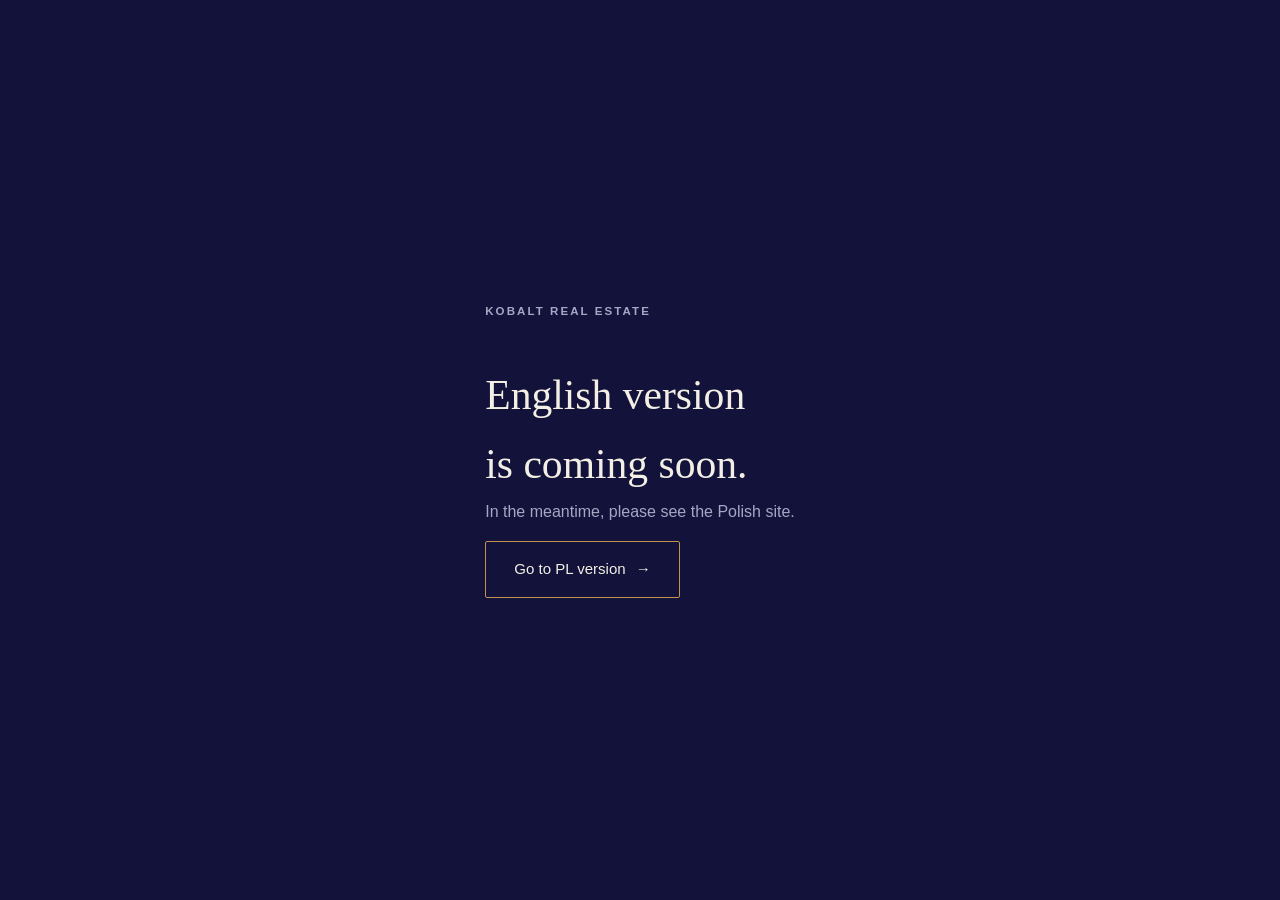
==== en/index.html @ c9f074db "Initial commit: strona Kobalt Real Estate (PL) Statyczna strona (HTML/CSS/JS) dla Kobalt Real Estate" ====
<!DOCTYPE html>
<html lang="en">
<head>
<meta charset="UTF-8">
<meta name="viewport" content="width=device-width, initial-scale=1.0">
<title>Kobalt Real Estate — English version coming soon</title>
<link rel="icon" type="image/svg+xml" href="../assets/img/favicon.svg">
<link rel="stylesheet" href="../assets/css/style.css">
<style>
  .placeholder{
    min-height:100vh; display:flex; flex-direction:column; align-items:flex-start;
    justify-content:center; gap:20px; background:var(--navy-950); color:var(--pearl);
  }
  .placeholder h1{ font-family:var(--serif); font-weight:500; font-size:clamp(1.8rem,4vw,2.6rem); max-width:14ch; }
  .placeholder p{ color:var(--stone-navy); max-width:44ch; }
</style>
</head>
<body>
  <section class="placeholder">
    <div class="wrap">
      <p class="eyebrow">Kobalt Real Estate</p>
      <h1>English version is coming soon.</h1>
      <p>In the meantime, please see the Polish site.</p>
      <a class="btn" href="../index.html">Go to PL version <span aria-hidden="true">→</span></a>
    </div>
  </section>
</body>
</html>
---- assets/css/style.css ----
/* ==========================================================================
   Kobalt Real Estate — tokens
   ========================================================================== */
:root{
  --navy-950:#12123A;
  --navy-800:#1E1F57;
  --cream:#F6F1E7;
  --cream-dim:#ECE3D2;
  --copper:#C2934F;
  --copper-soft:#8B6B42;
  --ink:#171A2E;
  --pearl:#F3EFE4;
  --stone-cream:#6E6A5C;
  --stone-navy:#A7A6C4;

  --serif:'Newsreader', Georgia, 'Times New Roman', serif;
  --sans:'Public Sans', -apple-system, 'Segoe UI', Roboto, Arial, sans-serif;

  --maxw:1160px;
  --gutter:24px;
}

/* ==========================================================================
   Reset & base
   ========================================================================== */
*, *::before, *::after{ box-sizing:border-box; }
html{ scroll-behavior:smooth; }
body{
  margin:0;
  background:var(--cream);
  color:var(--ink);
  font-family:var(--sans);
  line-height:1.65;
  -webkit-font-smoothing:antialiased;
}
img{ max-width:100%; display:block; }
h1,h2,h3,h4{ margin:0; text-wrap:balance; }
p{ margin:0 0 1em; }
p:last-child{ margin-bottom:0; }
a{ color:inherit; }
::selection{ background:var(--copper); color:var(--navy-950); }
.wrap{ max-width:var(--maxw); margin:0 auto; padding:0 var(--gutter); }

.skip-link{
  position:absolute; left:-999px; top:0; z-index:100;
  background:var(--copper); color:var(--navy-950); padding:12px 18px; border-radius:2px;
}
.skip-link:focus{ left:12px; top:12px; }

:focus-visible{ outline:2px solid var(--copper); outline-offset:3px; }

@media (prefers-reduced-motion: reduce){
  html{ scroll-behavior:auto; }
  *, *::before, *::after{ animation-duration:.01ms !important; animation-iteration-count:1 !important; transition-duration:.01ms !important; scroll-behavior:auto !important; }
}

/* ==========================================================================
   Header / nav
   ========================================================================== */
.site-header{
  position:sticky; top:0; z-index:50;
  background:rgba(18,18,58,.72);
  backdrop-filter:blur(6px);
  border-bottom:1px solid rgba(194,147,79,.18);
  transition:background .35s ease, border-color .35s ease, box-shadow .35s ease;
}
.site-header.scrolled{
  background:rgba(18,18,58,.97);
  border-bottom-color:rgba(194,147,79,.3);
  box-shadow:0 12px 34px -20px rgba(0,0,0,.7);
}
.header-inner{
  display:flex; align-items:center; justify-content:space-between;
  padding:18px var(--gutter); color:var(--pearl);
  transition:padding .35s ease;
}
.site-header.scrolled .header-inner{ padding-top:12px; padding-bottom:12px; }
.brand{
  font-size:.85rem; letter-spacing:.16em; font-weight:600; text-decoration:none; color:var(--pearl);
}
.primary-nav{
  display:flex; align-items:center; gap:28px; font-size:.85rem;
}
.primary-nav a{ position:relative; text-decoration:none; color:var(--stone-navy); transition:color .2s ease; }
.primary-nav a:hover, .primary-nav a:focus-visible{ color:var(--copper); }
.primary-nav a.is-active{ color:var(--pearl); }
.primary-nav a.is-active::after{
  content:""; position:absolute; left:0; right:0; bottom:-6px; height:1px; background:var(--copper);
}
.lang-switch{ display:flex; gap:8px; font-size:.72rem; letter-spacing:.08em; }
.lang-active{ color:var(--copper); }
.lang-disabled{ color:var(--stone-navy); opacity:.45; cursor:default; }

.nav-toggle{
  display:none; flex-direction:column; justify-content:center; gap:5px;
  width:36px; height:36px; background:none; border:none; cursor:pointer; padding:0;
}
.nav-toggle span{ display:block; width:100%; height:1px; background:var(--pearl); transition:transform .25s ease, opacity .25s ease; }

@media (max-width:820px){
  .nav-toggle{ display:flex; }
  .primary-nav{
    position:absolute; top:100%; left:0; right:0;
    flex-direction:column; align-items:flex-start; gap:0;
    background:var(--navy-950);
    max-height:0; overflow:hidden;
    transition:max-height .3s ease;
  }
  .primary-nav.is-open{ max-height:360px; }
  .primary-nav a{ width:100%; padding:16px var(--gutter); border-top:1px solid rgba(194,147,79,.15); }
  .lang-switch{ padding:16px var(--gutter); border-top:1px solid rgba(194,147,79,.15); width:100%; }
  .nav-toggle.is-open span:nth-child(1){ transform:translateY(6px) rotate(45deg); }
  .nav-toggle.is-open span:nth-child(2){ opacity:0; }
  .nav-toggle.is-open span:nth-child(3){ transform:translateY(-6px) rotate(-45deg); }
  .primary-nav a.is-active::after{ display:none; }
}

/* ==========================================================================
   Hero
   ========================================================================== */
.hero{
  position:relative; overflow:hidden;
  min-height:88vh; display:flex; align-items:center;
  color:var(--pearl);
}
.hero-media{
  position:absolute; inset:-8% 0;
  background-image:
    linear-gradient(180deg, rgba(18,18,58,.35), rgba(18,18,58,.88)),
    url("../img/hero/hero-facade-amber.jpg");
  background-size:cover; background-position:center 70%;
  filter:saturate(.8) contrast(1.05);
  transform:scale(1.04); will-change:transform;
}
.hero-atmosphere{ position:absolute; inset:0; overflow:hidden; pointer-events:none; }
.glow{
  position:absolute; width:60%; aspect-ratio:1; border-radius:50%; right:-8%; top:-25%;
  background:radial-gradient(circle, rgba(194,147,79,.30), transparent 70%);
  filter:blur(60px);
  animation:breathe 11s ease-in-out infinite;
}
.horizon{
  position:absolute; left:6%; right:6%; bottom:24%; height:1px;
  background:linear-gradient(90deg, transparent, rgba(194,147,79,.55), transparent);
}
@keyframes breathe{ 0%,100%{ opacity:.5; transform:scale(1);} 50%{ opacity:.9; transform:scale(1.06);} }

.hero-content{ position:relative; z-index:1; padding:80px 0; }
.hero-content h1{
  font-family:var(--serif); font-weight:500; font-size:clamp(2.1rem,5vw,3.6rem);
  line-height:1.14; max-width:15ch; margin-bottom:24px;
}
.hero-content .lead{ max-width:48ch; color:var(--stone-navy); font-size:1.08rem; margin-bottom:34px; }

.btn{
  display:inline-flex; align-items:center; gap:10px; padding:15px 28px;
  border:1px solid var(--copper); border-radius:2px; text-decoration:none;
  font-size:.94rem; color:inherit; background:transparent; cursor:pointer;
  transition:background .25s ease, color .25s ease;
}
.btn:hover, .btn:focus-visible{ background:var(--copper); color:var(--navy-950); }

/* ==========================================================================
   Section base
   ========================================================================== */
.section{ padding:96px 0; }
.section--light{ background:var(--cream); color:var(--ink); }
.section--dark{ background:var(--navy-950); color:var(--pearl); }
main > section[id]{ scroll-margin-top:76px; }

.eyebrow{
  font-size:.72rem; letter-spacing:.18em; text-transform:uppercase; font-weight:600;
  color:var(--copper); margin:0 0 40px;
}
.eyebrow--dark{ color:var(--copper-soft); }
.rule-soft{ height:1px; background:rgba(139,107,66,.3); margin:36px 0; }

/* Scroll reveal — hidden state only applies when JS is active (no-js keeps content visible) */
[data-reveal]{ --ease:cubic-bezier(.16,1,.3,1); }
.js [data-reveal]{
  opacity:0; transform:translateY(28px);
  transition:opacity 1s var(--ease), transform 1s var(--ease);
  transition-delay:var(--d,0s);
}
.js [data-reveal].in-view{ opacity:1; transform:none; }

/* Cinematic image reveal: photos ease out of a slight zoom as their block appears */
.section-photo img, .map-photo{ transition:transform 1.4s var(--ease, cubic-bezier(.16,1,.3,1)); }
.js [data-reveal] .section-photo img,
.js [data-reveal].map-canvas .map-photo{ transform:scale(1.07); }
.js [data-reveal].in-view .section-photo img,
.js [data-reveal].in-view.map-canvas .map-photo{ transform:scale(1); }

@media (prefers-reduced-motion: reduce){
  .js [data-reveal]{ opacity:1; transform:none; transition:none; }
  .js [data-reveal] .section-photo img,
  .js [data-reveal].map-canvas .map-photo{ transform:none; }
}

/* ==========================================================================
   Co Robimy
   ========================================================================== */
.cr-grid{ display:grid; grid-template-columns:1fr 1fr; gap:64px; }
.cr-block{ border-top:1px solid var(--copper-soft); padding-top:26px; }
.cr-block h2{
  font-family:var(--serif); font-style:italic; font-weight:500;
  font-size:clamp(1.4rem,2.6vw,1.7rem); line-height:1.3; margin-bottom:18px;
}
.cr-block p{ font-size:.98rem; color:var(--stone-cream); }
.cr-block strong{ color:var(--ink); }
.pills-label{ font-size:.86rem; margin-top:20px; margin-bottom:10px !important; }
.pills{ list-style:none; margin:0; padding:0; display:flex; flex-wrap:wrap; gap:10px; }
.pills li{ font-size:.78rem; padding:7px 14px; border:1px solid var(--copper-soft); border-radius:20px; color:var(--copper-soft); }

.section-photo{ margin:26px 0 0; aspect-ratio:16/10; overflow:hidden; border-radius:2px; position:relative; }
.section-photo img{ width:100%; height:100%; object-fit:cover; filter:saturate(.82) contrast(1.04); }
.section-photo::after{ content:""; position:absolute; inset:0; background:linear-gradient(160deg, rgba(18,18,58,.28), rgba(194,147,79,.12)); }
.section-photo--muted img{ filter:saturate(.35) contrast(1.06) brightness(1.02); }
.section-photo--muted::after{ background:linear-gradient(160deg, rgba(18,18,58,.4), rgba(18,18,58,.15)); }

/* ==========================================================================
   Track record
   ========================================================================== */
.kpis-story{ display:grid; grid-template-columns:1fr 1fr; gap:48px; }
.kpi-story .num{
  font-family:var(--serif); font-size:clamp(1.5rem,3vw,2.1rem); color:var(--copper);
  display:block; margin-bottom:14px; font-variant-numeric:tabular-nums; line-height:1.2;
}
.kpi-story p{ font-size:.92rem; color:var(--stone-navy); }
.kpis{ display:flex; flex-wrap:wrap; gap:0; }
.kpi{ flex:1 1 200px; padding-left:28px; border-left:1px solid var(--copper-soft); }
.kpi:first-child{ border-left:none; padding-left:0; }
.kpi .num{
  font-family:var(--serif); font-size:clamp(1.9rem,4vw,2.6rem); font-variant-numeric:tabular-nums;
  color:var(--copper); display:block;
}
.kpi .lbl{ font-size:.82rem; color:var(--stone-navy); margin-top:8px; display:block; max-width:24ch; }

/* ==========================================================================
   Kim jesteśmy
   ========================================================================== */
.team{ display:flex; flex-direction:column; gap:44px; }
.person{
  display:grid; grid-template-columns:110px 1fr; gap:28px; align-items:start;
  padding-top:30px; border-top:1px solid var(--copper-soft);
}
.person:first-child{ padding-top:0; border-top:none; }
.avatar{
  width:110px; height:138px; border-radius:2px;
  background:linear-gradient(155deg,var(--navy-800),var(--navy-950));
  display:flex; align-items:center; justify-content:center;
  font-family:var(--serif); font-style:italic; color:var(--copper); font-size:1.5rem;
  border:1px solid var(--copper-soft);
}
.person h3{ font-size:1.1rem; margin-bottom:4px; }
.person .role{ font-size:.84rem; color:var(--copper-soft); margin-bottom:12px; }
.person p{ font-size:.92rem; color:var(--stone-cream); }
.pending{
  font-size:.74rem; color:var(--copper-soft); border:1px dashed var(--copper-soft);
  display:inline-block; padding:5px 12px; border-radius:20px;
}

/* ==========================================================================
   Projekty
   ========================================================================== */
.map-wrap{ display:grid; grid-template-columns:1.3fr 1fr; gap:36px; align-items:center; }
.map-canvas{
  position:relative; aspect-ratio:16/11; border:1px solid rgba(139,107,66,.4);
  border-radius:2px; overflow:hidden;
}
.map-photo{ position:absolute; inset:0; width:100%; height:100%; object-fit:cover; filter:saturate(.9); }
.map-canvas::before{
  content:""; position:absolute; inset:0; z-index:1;
  background:linear-gradient(180deg, rgba(18,18,58,.55), rgba(18,18,58,.35) 40%, rgba(18,18,58,.75));
}
.pin{
  position:absolute; z-index:2; width:9px; height:9px; border-radius:50%;
  background:var(--copper); box-shadow:0 0 0 5px rgba(194,147,79,.18);
}
.pin--tagged{
  width:auto; height:auto; background:none; box-shadow:none;
  display:flex; align-items:center; gap:7px; font-size:.7rem; letter-spacing:.05em;
  color:var(--stone-navy); white-space:nowrap;
}
.pin--tagged::before{
  content:""; width:9px; height:9px; border-radius:50%; background:var(--copper); flex:none;
  box-shadow:0 0 0 5px rgba(194,147,79,.18);
}
.map-stat{
  position:absolute; z-index:2; left:22px; bottom:20px;
  font-family:var(--serif); font-size:1.4rem; color:var(--copper);
}
.map-stat span{
  display:block; font-family:var(--sans); font-size:.68rem; letter-spacing:.06em;
  text-transform:uppercase; color:var(--stone-navy); margin-top:4px;
}
.proj-cards{ display:flex; flex-direction:column; gap:20px; }
.proj-card{ border-top:1px solid var(--copper-soft); padding-top:14px; }
.proj-card .tag{ font-size:.72rem; letter-spacing:.1em; text-transform:uppercase; color:var(--copper); margin:0; }
.proj-card h3{
  margin-top:8px; font-family:var(--serif); font-style:italic; font-weight:500; font-size:1.15rem;
}

/* ==========================================================================
   Co robimy, a czego nie
   ========================================================================== */
.compare-row{
  display:grid; grid-template-columns:1fr 1fr; gap:32px;
  padding:22px 0; border-top:1px solid rgba(139,107,66,.3);
}
.compare-row:first-child{ border-top:none; padding-top:8px; }
.compare-row .tag{
  display:block; font-size:.66rem; letter-spacing:.12em; text-transform:uppercase; margin-bottom:8px;
}
.compare-row .yes .tag{ color:var(--copper-soft); }
.compare-row .no .tag{ color:var(--stone-cream); opacity:.75; }
.compare-row .yes p{ color:var(--ink); font-size:.96rem; }
.compare-row .no p{ color:var(--stone-cream); font-size:.96rem; }

/* ==========================================================================
   Kontakt
   ========================================================================== */
.contact-grid{ display:grid; grid-template-columns:1fr 1fr; gap:36px; margin-bottom:36px; }
.contact-card h3{ font-size:1.05rem; margin-bottom:4px; }
.contact-card .role{ font-size:.84rem; color:var(--copper-soft); margin-bottom:10px; }
.contact-card .lines{ font-size:.9rem; color:var(--stone-navy); }
.company-block{
  border-top:1px solid var(--copper-soft); padding-top:24px; margin-bottom:32px;
  font-size:.9rem; color:var(--stone-navy); line-height:1.8;
}

/* ==========================================================================
   Footer
   ========================================================================== */
.site-footer{ background:var(--navy-950); color:var(--stone-navy); padding:28px 0; }
.footer-inner{ display:flex; justify-content:space-between; align-items:center; font-size:.8rem; }
.footer-inner .brand{ color:var(--pearl); }

/* ==========================================================================
   Responsive
   ========================================================================== */
@media (max-width:900px){
  .cr-grid{ grid-template-columns:1fr; gap:44px; }
  .kpis-story{ grid-template-columns:1fr; gap:32px; }
  .map-wrap{ grid-template-columns:1fr; }
  .contact-grid{ grid-template-columns:1fr; }
}

@media (max-width:700px){
  .section{ padding:72px 0; }
  .hero{ min-height:82vh; }
  .person{ grid-template-columns:76px 1fr; gap:18px; }
  .avatar{ width:76px; height:96px; font-size:1.1rem; }
  .compare-row{ grid-template-columns:1fr; gap:12px; }
  .kpi{ flex:1 1 100%; border-left:none; padding-left:0; border-top:1px solid var(--copper-soft); padding-top:18px; margin-top:18px; }
  .kpi:first-child{ border-top:none; padding-top:0; margin-top:0; }
  .footer-inner{ flex-direction:column; gap:8px; text-align:center; }
}
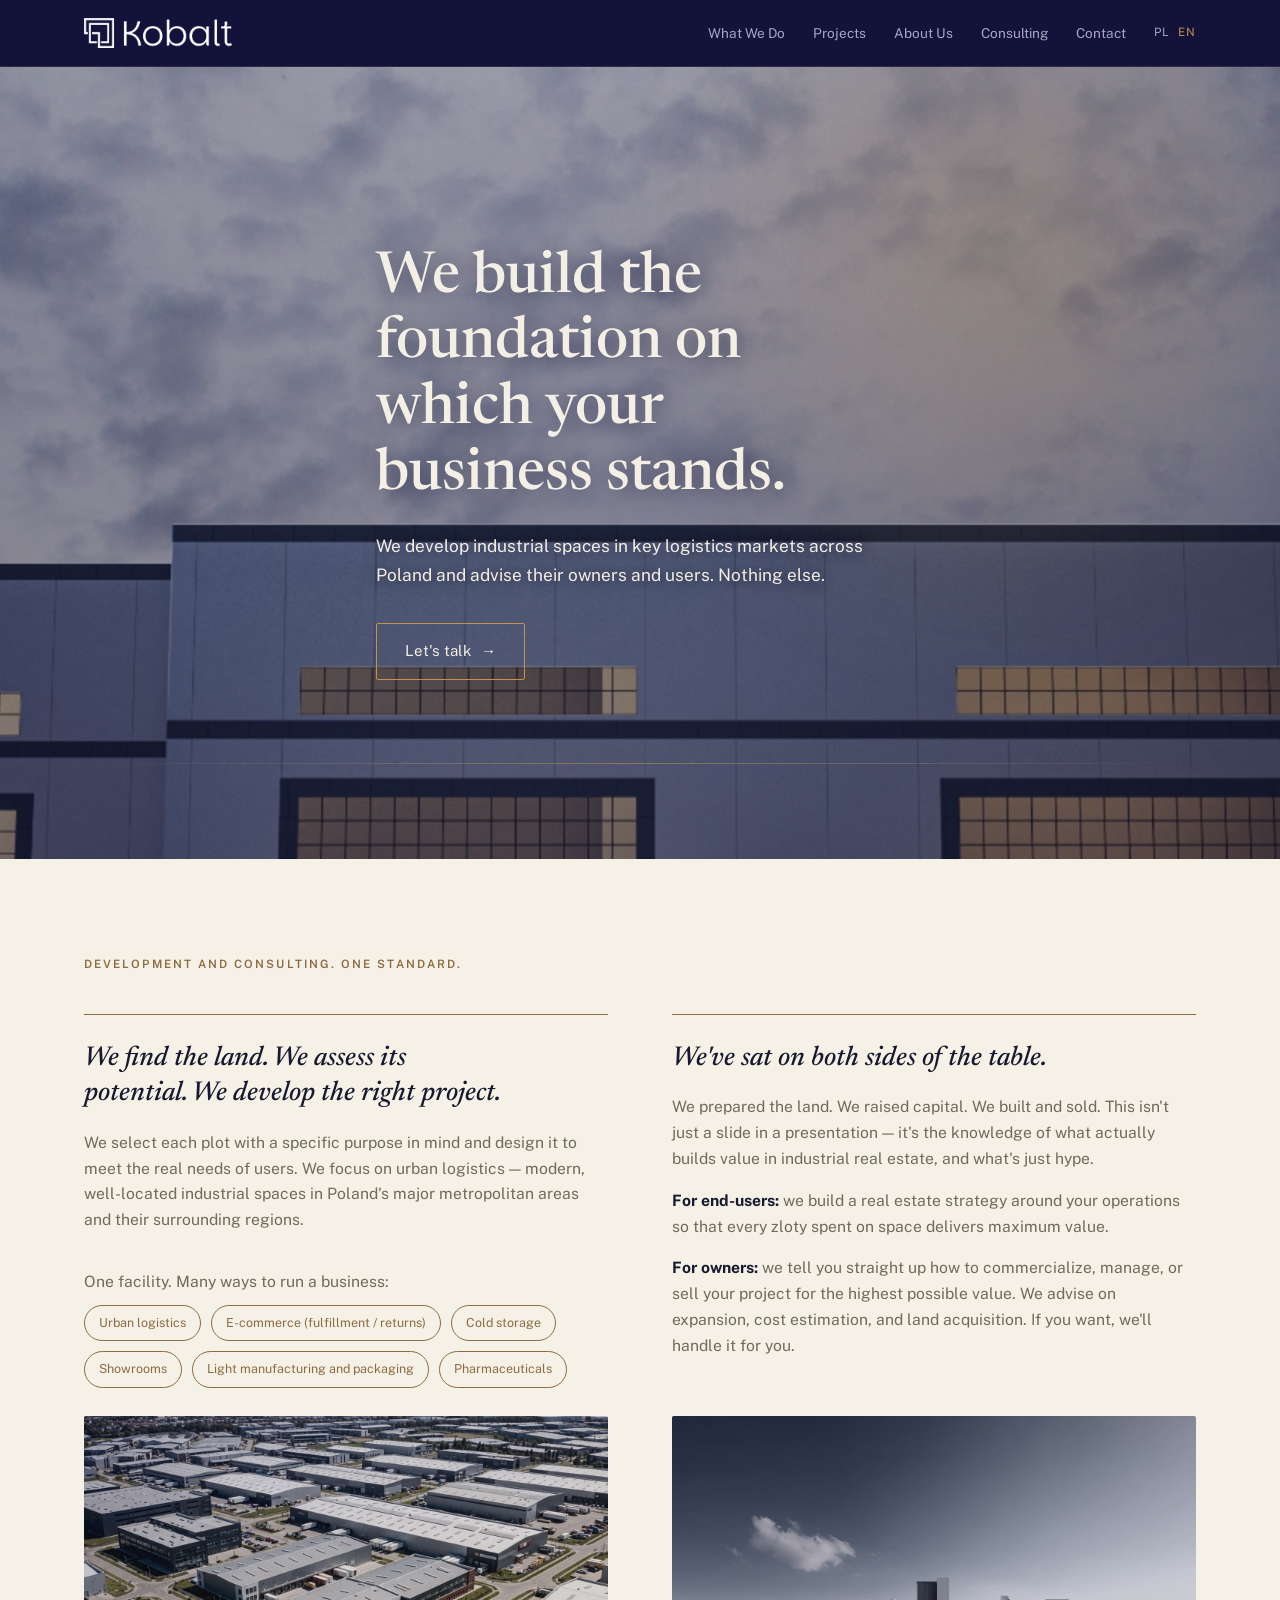
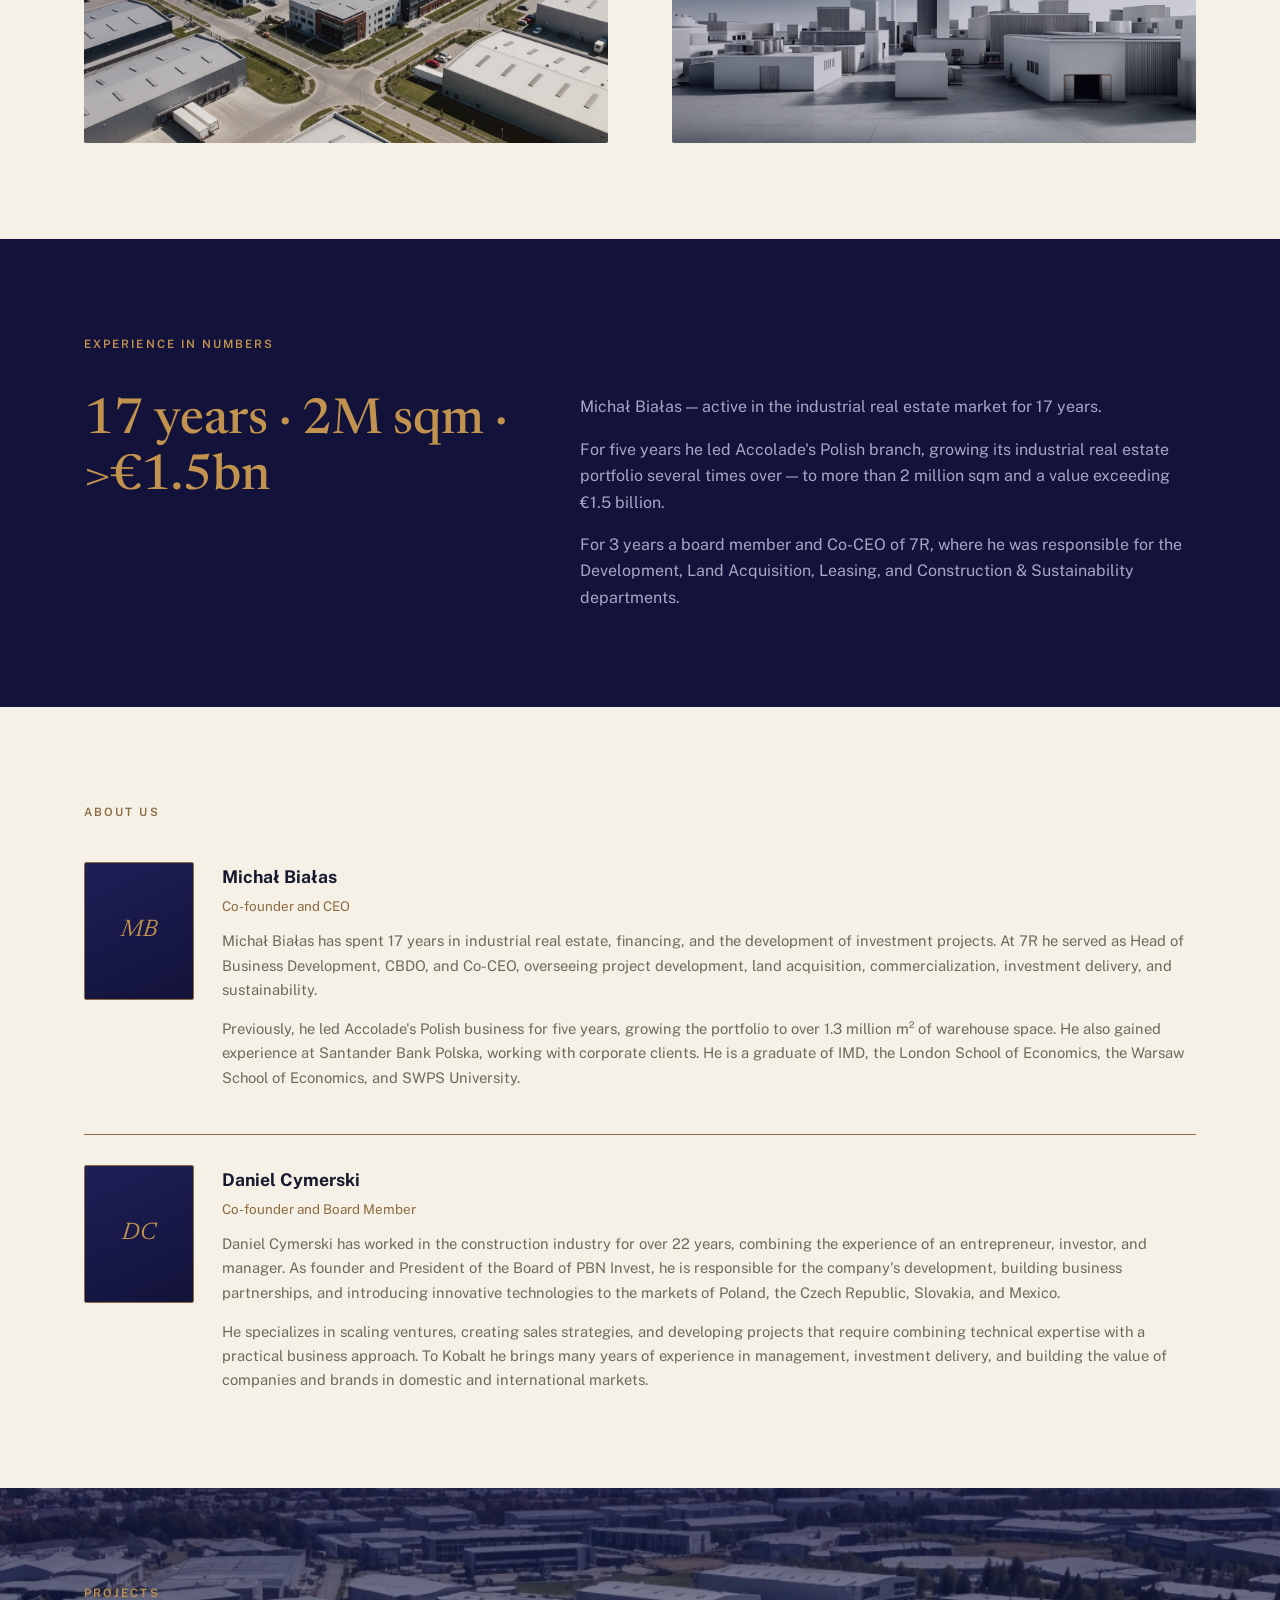
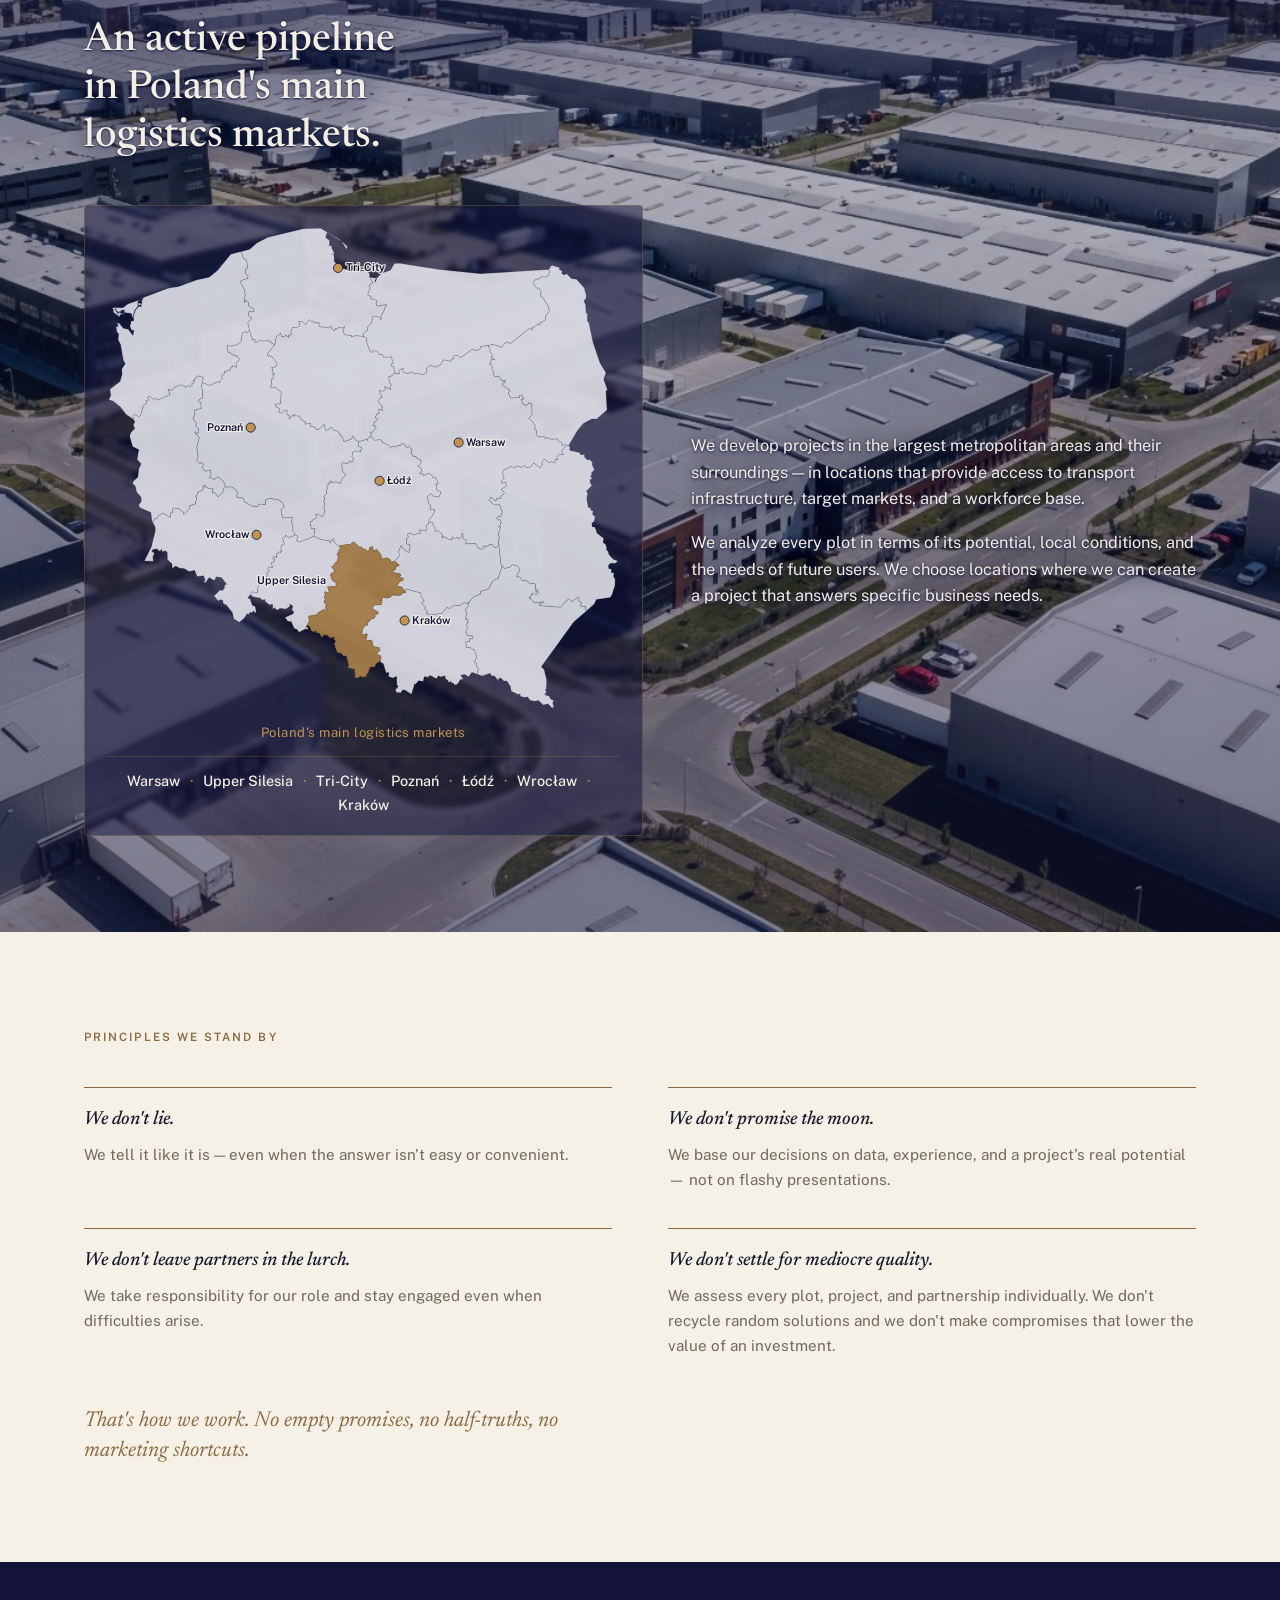
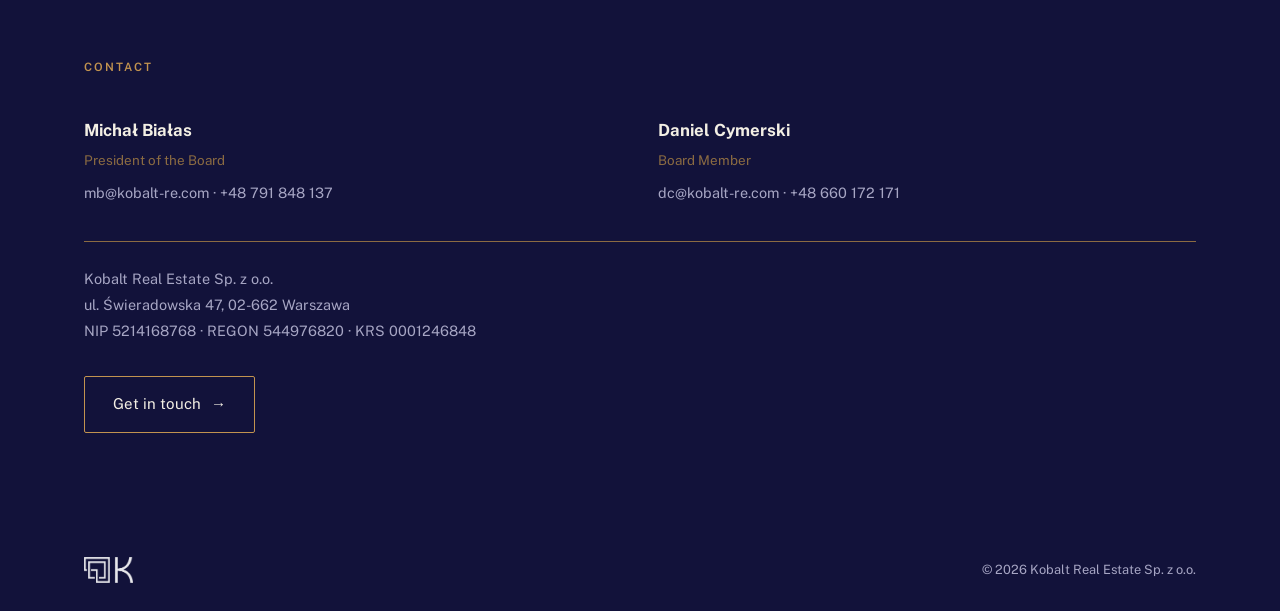
==== commit 2cd64550: "Wersja angielska i drobne zmiany, np. opisy stanowisk" ====
--- a/en/index.html
+++ b/en/index.html
@@ -3,26 +3,207 @@
 <head>
 <meta charset="UTF-8">
 <meta name="viewport" content="width=device-width, initial-scale=1.0">
-<title>Kobalt Real Estate — English version coming soon</title>
-<link rel="icon" type="image/svg+xml" href="../assets/img/favicon.svg">
+<title>Kobalt Real Estate — industrial real estate and consulting</title>
+<meta name="description" content="We develop industrial spaces in key logistics markets across Poland and advise their owners and users. Nothing else.">
+<meta property="og:title" content="Kobalt Real Estate">
+<meta property="og:description" content="We build the foundation on which your business stands.">
+<meta property="og:type" content="website">
+<meta property="og:image" content="../assets/img/sections/reserve-glass-twilight.jpg">
+<meta property="og:locale" content="en_US">
+<link rel="icon" type="image/png" href="../assets/img/favicon.png?v=2">
+<link rel="apple-touch-icon" href="../assets/img/favicon.png?v=2">
+<link rel="preconnect" href="https://fonts.googleapis.com">
+<link rel="preconnect" href="https://fonts.gstatic.com" crossorigin>
+<link href="https://fonts.googleapis.com/css2?family=Newsreader:ital,wght@0,400;0,500;0,600;1,500;1,600&family=Public+Sans:wght@400;500;600&display=swap" rel="stylesheet">
 <link rel="stylesheet" href="../assets/css/style.css">
-<style>
-  .placeholder{
-    min-height:100vh; display:flex; flex-direction:column; align-items:flex-start;
-    justify-content:center; gap:20px; background:var(--navy-950); color:var(--pearl);
-  }
-  .placeholder h1{ font-family:var(--serif); font-weight:500; font-size:clamp(1.8rem,4vw,2.6rem); max-width:14ch; }
-  .placeholder p{ color:var(--stone-navy); max-width:44ch; }
-</style>
 </head>
 <body>
-  <section class="placeholder">
-    <div class="wrap">
-      <p class="eyebrow">Kobalt Real Estate</p>
-      <h1>English version is coming soon.</h1>
-      <p>In the meantime, please see the Polish site.</p>
-      <a class="btn" href="../index.html">Go to PL version <span aria-hidden="true">→</span></a>
-    </div>
-  </section>
+<a class="skip-link" href="#main">Skip to content</a>
+
+<header class="site-header">
+  <div class="wrap header-inner">
+    <a href="#" class="brand" aria-label="Kobalt Real Estate — home"><img src="../assets/img/logo-kobalt-full.png" alt="Kobalt Real Estate" class="brand-logo brand-logo--full"></a>
+    <button class="nav-toggle" aria-label="Open menu" aria-expanded="false" aria-controls="primary-nav">
+      <span></span><span></span><span></span>
+    </button>
+    <nav id="primary-nav" class="primary-nav">
+      <a href="#co-robimy">What We Do</a>
+      <a href="#projekty">Projects</a>
+      <a href="#kim-jestesmy">About Us</a>
+      <a href="#doradztwo">Consulting</a>
+      <a href="#kontakt">Contact</a>
+      <span class="lang-switch">
+        <a class="lang-link" href="../">PL</a>
+        <span class="lang-active">EN</span>
+      </span>
+    </nav>
+  </div>
+</header>
+
+<main id="main">
+
+  <section id="hero" class="hero">
+    <div class="hero-media"></div>
+    <div class="hero-atmosphere" aria-hidden="true"><div class="glow"></div><div class="horizon"></div></div>
+    <div class="wrap hero-content" data-stagger>
+      <h1 data-reveal>We build the foundation on which your business stands.</h1>
+      <p class="lead" data-reveal>We develop industrial spaces in key logistics markets across Poland and advise their owners and users. Nothing else.</p>
+      <a href="#kontakt" class="btn" data-reveal>Let's talk <span aria-hidden="true">→</span></a>
+    </div>
+  </section>
+
+  <section id="co-robimy" class="section section--light">
+    <div class="wrap">
+      <p class="eyebrow eyebrow--dark" data-reveal>Development and consulting. One standard.</p>
+      <div class="cr-grid" data-stagger>
+        <div class="cr-block" id="rozwoj" data-reveal>
+          <h2>We find the land. We assess its potential. We develop the right project.</h2>
+          <p>We select each plot with a specific purpose in mind and design it to meet the real needs of users. We focus on urban logistics — modern, well-located industrial spaces in Poland's major metropolitan areas and their surrounding regions.</p>
+          <p class="pills-label">One facility. Many ways to run a business:</p>
+          <ul class="pills">
+            <li>Urban logistics</li>
+            <li>E-commerce (fulfillment / returns)</li>
+            <li>Cold storage</li>
+            <li>Showrooms</li>
+            <li>Light manufacturing and packaging</li>
+            <li>Pharmaceuticals</li>
+          </ul>
+          <div class="cr-spacer" aria-hidden="true"></div>
+          <figure class="section-photo">
+            <img src="../assets/img/sections/development-corner-dusk.jpg" alt="A modern industrial facility at dusk" loading="lazy" width="1600" height="1000">
+          </figure>
+        </div>
+        <div class="cr-block" id="doradztwo" data-reveal>
+          <h2>We've sat on both sides of the table.</h2>
+          <p>We prepared the land. We raised capital. We built and sold. This isn't just a slide in a presentation — it's the knowledge of what actually builds value in industrial real estate, and what's just hype.</p>
+          <p><strong>For end-users:</strong> we build a real estate strategy around your operations so that every zloty spent on space delivers maximum value.</p>
+          <p><strong>For owners:</strong> we tell you straight up how to commercialize, manage, or sell your project for the highest possible value. We advise on expansion, cost estimation, and land acquisition. If you want, we'll handle it for you.</p>
+          <div class="cr-spacer" aria-hidden="true"></div>
+          <figure class="section-photo section-photo--muted">
+            <img src="../assets/img/sections/doradztwo-abstract.jpg" alt="" loading="lazy" width="1600" height="900">
+          </figure>
+        </div>
+      </div>
+    </div>
+  </section>
+
+  <section id="track-record" class="section section--dark">
+    <div class="wrap">
+      <p class="eyebrow" data-reveal>Experience in numbers</p>
+      <div class="record" data-stagger>
+        <span class="record-num" data-reveal>17 years · 2M sqm · &gt;€1.5bn</span>
+        <div class="record-body" data-reveal>
+          <p>Michał Białas — active in the industrial real estate market for 17 years.</p>
+          <p>For five years he led Accolade's Polish branch, growing its industrial real estate portfolio several times over — to more than 2 million sqm and a value exceeding €1.5 billion.</p>
+          <p>For 3 years a board member and Co-CEO of 7R, where he was responsible for the Development, Land Acquisition, Leasing, and Construction &amp; Sustainability departments.</p>
+        </div>
+      </div>
+    </div>
+  </section>
+
+  <section id="kim-jestesmy" class="section section--light">
+    <div class="wrap">
+      <p class="eyebrow eyebrow--dark" data-reveal>About Us</p>
+      <div class="team" data-stagger>
+        <article class="person" data-reveal>
+          <div class="avatar" aria-hidden="true">MB</div>
+          <div class="person-body">
+            <h3>Michał Białas</h3>
+            <p class="role">Co-founder and CEO</p>
+            <p>Michał Białas has spent 17 years in industrial real estate, financing, and the development of investment projects. At 7R he served as Head of Business Development, CBDO, and Co-CEO, overseeing project development, land acquisition, commercialization, investment delivery, and sustainability.</p>
+            <p>Previously, he led Accolade's Polish business for five years, growing the portfolio to over 1.3 million m² of warehouse space. He also gained experience at Santander Bank Polska, working with corporate clients. He is a graduate of IMD, the London School of Economics, the Warsaw School of Economics, and SWPS University.</p>
+          </div>
+        </article>
+        <article class="person" data-reveal>
+          <div class="avatar" aria-hidden="true">DC</div>
+          <div class="person-body">
+            <h3>Daniel Cymerski</h3>
+            <p class="role">Co-founder and Board Member</p>
+            <p>Daniel Cymerski has worked in the construction industry for over 22 years, combining the experience of an entrepreneur, investor, and manager. As founder and President of the Board of PBN Invest, he is responsible for the company's development, building business partnerships, and introducing innovative technologies to the markets of Poland, the Czech Republic, Slovakia, and Mexico.</p>
+            <p>He specializes in scaling ventures, creating sales strategies, and developing projects that require combining technical expertise with a practical business approach. To Kobalt he brings many years of experience in management, investment delivery, and building the value of companies and brands in domestic and international markets.</p>
+          </div>
+        </article>
+      </div>
+    </div>
+  </section>
+
+  <section id="projekty" class="section section--dark projects">
+    <div class="projects-bg" aria-hidden="true"></div>
+    <div class="wrap projects-inner">
+      <p class="eyebrow" data-reveal>Projects</p>
+      <h2 class="projects-title" data-reveal>An active pipeline in Poland's main logistics markets.</h2>
+      <div class="projects-grid" data-stagger>
+        <figure class="map-panel" data-reveal>
+<svg class="pl-map" viewBox="0 0 612.75696 577.23169" role="img" aria-label="Mapa Polski z podziałem na województwa i kluczowymi rynkami logistycznymi"><g class="pl-voivs"><path class="voiv" d="m 52.276011,352.46195 2.36,0.07 0.29,-2.89 3.6,-0.4 0.81,-2.95 5.95,-3.59 8.96,5.37 0.66,-5.96 2.23,0.06 -0.66,-3.08 1.68,-2.79 5.32,1.61 0.33,-1.34 6.37,5.62 0.42,2.27 6.84,-6.97 0.26,-3.5 6.409999,-1.97 2.07,-8.32 -2.23,-1.11 2.96,-2.13 0.13,-2.99 6.71,-2.31 -0.76,-2.31 2.48,-0.73 -2.53,-1.2 1.22,-1.55 2.67,0.08 0.36,2.13 5.87,2.22 2.69,-0.54 -0.96,5.24 3.32,-0.21 3.49,5.01 5.85,-5.43 0.62,-3.94 2.56,-2.63 0,0 7.73,0.08 4.86,3.32 2.2,4.22 -1.49,4.67 7.83,1.25 1.9,4.56 10.1,5.38 5.92,-0.05 0.27,-2.03 2.64,-0.87 5.91,0.79 0.68,-6.08 5.02,-1.64 10.41,1.97 5.35,4.14 0,0 0,0.8 0,0 1.44,3.67 -4.13,3.22 2.18,9.91 11.94,-1.04 -1.79,6.74 2.22,1.2 -0.2,8.44 3.25,5.27 0,0 -8,3.01 -3.76,-2.77 -0.6,2.09 -3.19,1.38 2.15,6.94 -3.75,2.19 -0.28,4.57 1.61,2.08 -3.09,0.28 1.34,1.64 -5.02,0.39 -0.22,5.53 -3.59,-1.48 -0.97,2.42 2.74,1.09 -0.8,2.64 -3.4,1.14 1.16,6.23 -3.82,-0.98 -1.87,2.24 2.32,2.52 -4.26,3.04 2.21,2.27 -1.4,0.85 0.59,5.94 -7.62,1.15 -3.49,6.22 -0.78,7.23 -6.06,-1.5 0,0 -0.28,0.19 0,0 -2.18,3.2 0,0 -3.14,3.82 3.09,1.75 2.31,7.05 3.41,1.25 1.51,6.94 -1.77,1.23 -1.37,-2.71 -1.31,2.13 -3.41,-0.07 -1,2.22 -2.29,-0.67 -3.75,5.85 -5.71,4.4 -6.63,-4.2 -1.45,-7.41 -7.49,-9.49 -3.22,-0.75 -1.35,-4.81 -3.44,-0.33 -1.54,1.51 -5.1,-6.22 7.11,-7.13 2.92,0.49 2.44,-2.56 0.23,-3.88 2.43,-0.97 -6.22,-8 -6.61,-0.88 -0.97,3.55 -1.92,0.65 -5.15,-3.4 -4.76,6.18 -2.31,-1.41 2.15,-1.6 -1.93,-5.2 -7.87,0.94 -2.8,-7.76 -6.689999,1.75 -6.18,-3.78 -4.9,-0.12 -5.22,-2.92 -3.95,2.95 -0.42,-5.63 -5.48,-5.21 -0.17,-8.62 -2.19,-1.9 -4.1,1.22 -0.14,-3.26 -2.42,2.89 -4.16,-3.17 -4.64,1.15 -1.03,1.98 3.27,2.25 -1.98,4.27 0.75,5.41 -10.88,-0.4 8.56,-17.45 4.6,-18.8 -0.3,-4.7 z"/><path class="voiv" d="m 199.87601,140.08195 1.83,-9.57 5.46,-4.05 0.85,3.64 3.03,0.68 2.05,-1.87 3.9,2.64 -0.92,-2.94 3.92,-0.19 -1.01,-2.98 2.33,-5.97 4.47,0.44 4.5,-2.56 -1.95,-5.15 5.3,0.52 3.58,3.4 4.24,-6.08 2.35,2.49 2.43,-0.85 1.08,2.42 1.93,-1.27 0,0 0,1.09 0,0 4.17,0.14 -0.25,4.37 11.97,1.53 0.72,-1.66 2.74,-0.19 -0.25,2.46 2.4,2.61 1.91,-0.44 -0.5,-1.86 3.18,0.39 1.55,-2.22 4.72,1.15 2.33,-1.62 -1.82,5.83 1.84,3.84 8.36,1.09 -0.17,1.82 5.48,-1.92 9.22,1.2 0,0 3.42,1.53 0.28,5.8 4.19,10.88 1.9,1.37 0.83,-2.1 4.3,-0.39 3.84,3.26 -0.16,1.82 3.93,-0.77 1.43,3.71 9.13,-0.77 2.7,7.66 -2.77,1.38 0.29,2.41 3.16,0.74 0.09,2.4 0,0 -0.32,0 0,0 1.48,5.21 0,0 -4.22,3.12 0,0 -0.45,-0.15 0,0 -1.11,1.69 -1.89,-0.54 1.07,7.46 2.27,1.7 -1.61,3.42 1.01,3.19 -7.65,-3.48 1.35,3.04 -2.97,2.43 -5.12,-0.99 4.13,8.54 -2.49,-0.21 -2.91,4.85 4.89,4.66 -0.46,2.02 1.61,-0.07 -1.48,1.76 1.61,2.67 -5.15,-1.79 0.58,5.09 -2.17,0.17 -2.86,4.6 3.21,2.54 -3.48,3.17 0,0 -0.81,0.01 0,0 -0.04,4.17 -1.7,-0.24 4.41,1.75 -4.7,6.35 -3.15,0.02 1.51,1.72 0,0 0.35,0.57 0,0 -0.36,2.69 0,0 -4.88,3.23 0.63,2.24 -1.23,-1.7 -9.39,2.67 0,0 -4.71,-2.34 0.38,-1.91 -3.27,-2.46 -0.58,3.36 -9.64,3.32 -2.37,-6.42 -2.19,-0.22 0.22,-2.84 -1.61,0.63 -0.5,-2.83 -3.43,-1.75 -1.99,0.55 -2.27,-3.59 -2.02,-0.55 -1.61,2.8 -4.62,0.62 -1.24,-7.26 -6.52,6.11 -3.45,-0.19 -0.49,-2.18 -6.33,-1.47 0.19,-3.36 -6.57,0.94 0.48,-3.47 -1.32,1.09 -1.97,-2.95 -1.19,1.01 -2.85,-5.62 -2.3,0.55 -2.78,-2.16 -1.38,2.32 -0.41,-2.3 -5.16,5.62 0.17,-4.76 -3.14,-0.43 0.09,-5.63 -3.23,0.43 -3.4,3.25 -3.18,-0.86 0.96,-4.72 -5.05,-2.8 0.33,-2.92 5.78,-0.32 0.9,-14.06 -7.48,-5.57 -4.81,0.91 -0.9,-2.18 1.48,-2.16 0,0 0.3,-0.06 0,0 -0.44,-5.92 2.35,-1.44 -0.65,-3.96 2.39,-1.2 -3.22,-1.31 0.64,-4.69 -1.64,-1.48 5.51,-1.26 1.48,-4.09 -6.04,-8.07 -3.49,-1.17 -0.9,1.44 -1.19,-3.46 z"/><path class="voiv" d="m 315.78601,250.51195 3.94,4.72 6.65,-0.82 2.87,1.52 -0.23,1.81 7.31,2.92 2.55,3.47 2.55,-1.99 2.86,1.32 3.69,-2.05 2.77,0.47 2.56,-3.17 4.13,2.61 0.57,2.52 3.18,-1.22 3.26,3.31 -0.49,4.82 2.26,3.84 3.6,0.15 1.63,2.81 4.61,1.35 -0.76,4.71 -3.43,2.73 3.34,1.72 1.26,2.84 0.3,1.69 -2.92,2.86 4.27,-0.08 0.47,2.42 6.81,-2.88 3.52,2.33 1.09,2.92 3.7,0.19 3.22,7.31 -3.81,0.33 1.45,0.7 0.12,6.15 4.6,2.23 0.01,2.82 -2.31,3.88 -6.18,-1.32 -3.23,-2.86 -4.62,3.78 2.61,8.5 2.14,1.57 -1.07,5.22 5,-0.89 0.53,2.18 -2.46,6.05 -4.01,4.17 -0.42,3.54 0,0 -0.86,3.01 -2.62,0.97 1.29,3.99 -1.37,3.19 -2.38,-2.01 -1.72,1.63 -2.68,-1.75 -1.09,0.34 1.37,4 -1.44,0.99 -3.7,-0.35 -1.59,1.72 -6.12,-2.44 -2.87,1.24 1.31,3.06 -2.52,2.32 0.1,6.09 4.67,1.46 -1.79,9.23 -4.2,-2.17 -5.25,-6.14 -2.9,7.07 0.88,4.34 0,0 0,0.97 0,0 -0.85,1.4 0,0 -0.09,-0.01 0,0 -1.03,1.08 0,0 -0.47,0.35 0,0 -1.04,0.12 0,0 0.08,0.24 0,0 -2.44,3.36 0,0 -4.57,1.09 -0.37,-3 -4.86,-2.51 -5.58,1.98 -1.1,-5.22 -4.06,-5.92 -1.29,-0.84 -2.4,1.91 -2.43,-2.97 0.52,-2.22 -3.89,1.28 0.41,2.73 -2.69,1.64 -3.63,-2.94 -1.73,0.77 -2.06,-3.24 -2.02,0.58 -7.17,-6.17 -1.98,0.33 -2.18,3.72 -1.56,-1.57 -11.66,2.08 0,0 -5,-2.85 -2.15,-5.46 -1.74,0.23 -1.84,4.53 -1.49,-2.78 -9.74,-1.43 -8.89,-3.93 0,0 1.47,-9.43 -4.28,0.57 -1.86,-8.75 2.76,-0.51 1.08,-2.78 3.43,-0.38 0.77,-2.92 -1.44,-1.97 2.8,-0.79 5.41,3.16 3.35,-5.51 -1.46,-5.68 1.25,-6.02 -1.76,-0.68 2.03,-4.95 -1.71,-0.74 3.53,-4.5 -0.43,-4 1.63,-1.67 -1.16,-2.54 1.89,-1.29 -0.29,-2.15 1.91,0.46 0.19,-3.06 1.84,-0.61 0.76,2.23 4.83,-1.17 5.7,2.14 0.56,-3.98 5.68,-6.71 -4.06,-3.75 -0.82,-9.57 1.92,-1.18 5.19,1.77 0.87,-2.7 5.27,-0.13 1.01,-3.89 -2.17,-2 1.21,-5.72 3.96,-1.58 5.84,1.63 -1.06,-2.12 2.03,-1.37 -0.29,-2.44 -4.26,-0.55 0.99,-6.05 0,0 9.39,-2.67 1.23,1.7 -0.63,-2.24 z"/><path class="voiv" d="m 550.36601,261.67195 2.86,0.17 0,0 1.46,0.79 0.1,4.9 11.53,2.55 1.83,2.78 4.67,-0.67 -0.83,2.65 3.72,4.2 3.05,-0.69 3.27,3.66 -0.6,2.22 2.81,6.59 -3.78,4.21 1.15,1.57 -2.02,1.61 1.59,2.39 -0.48,2.01 -1.46,-0.42 -0.28,3.52 2.34,3.97 -6.83,7 1.89,2.99 -1.29,5.36 1.69,10.73 2.69,0.57 0.69,3.1 2.62,0.78 -0.8,4.2 3.23,2.6 -1.08,4.96 -2.89,3.47 0.55,4.01 3.12,0 2.6,7.58 7.99,6.12 -0.77,4.96 3.17,2.5 1.55,5.73 -1.32,0.41 2.65,1.97 0.85,3.76 5.06,5.73 5.67,2.24 -2.44,2.8 -6.26,-0.16 -2.53,2.62 0.37,3.75 3.37,0.92 -0.35,4.04 3.31,0.34 -0.51,3.97 2.02,4.11 -0.36,7.12 -3.51,11.18 -2.23,3.25 -16.49,2.25 -2.61,5.42 -8.72,7.86 0,0 -2.14,-1.19 0.63,-3.27 -6.87,-0.81 1.7,-4.27 0,0 -0.44,0 0,0 -2.96,-2.01 0.55,-3.51 -1.74,-0.54 -6.57,5.05 -4.19,-3.61 -9.98,10.38 -25.03,-1.99 0.03,-1.87 4.7,-2.6 -11,1.12 -4.15,-5.32 -2.23,0.38 0.64,-2.6 2.89,-1.11 -0.83,-2.59 6.08,0.83 2.6,-2.46 -3.85,-0.46 3.04,-1.03 -0.38,-1.39 -2.82,0.12 0.53,-6.62 -3.37,-1.46 -2.94,0.98 -4.24,-3.72 -5.5,-0.48 -2.96,-4.18 -4.26,-0.19 4.14,-8.58 -2.28,-4.17 -6.41,-1.89 -3.31,3.39 -6.7,1.1 -2.6,-3.2 0,0 -1.59,-2.93 -2.16,-21.93 0,0 -0.84,-5.52 1.62,-3.1 -1.88,-3.9 3.15,-9.16 -2.81,-0.34 1.8,-0.82 1.71,-5.09 -1.21,-2.6 -1.58,0.57 -2.84,-2.46 2.6,-2.61 2.24,1.01 2.03,-5.63 -3.28,-8.78 -6.52,0.12 -5.83,-5.35 1.89,-4.09 6.24,4.7 0.69,-2.84 5.16,-0.55 -0.02,-2.62 3.69,-2.19 0.3,-2.08 -3.7,-3.64 6.85,-4.6 -1.96,-4.03 -3.96,1.16 -0.82,-1.91 3.63,-4.06 -1.95,-5.24 0.82,-3.95 9.16,-5.33 5.32,2.11 1.53,-2.48 6.89,1.67 2.83,-2.8 2.04,3.39 4.59,-0.7 4.63,-4.85 7.61,5.78 2.84,-4.66 -1.28,-2.71 3.45,-3.3 5.93,4.43 2.38,-1.31 4.06,1.64 0.44,-4.1 3.4,-0.03 -1.57,-2.93 3.03,-3.41 5.4,0.38 -2.64,-4.26 z"/><path class="voiv" d="m 29.506011,229.60195 -0.07,-3.59 2.09,-1.77 4.71,2.56 2.27,-1.43 3.25,-11.53 3.98,-3.2 -0.79,-3.01 3.89,-1.21 -2.05,-1.91 2.03,-2.75 5.28,4.37 2.56,-1.8 2.21,2.53 14.95,-6.38 -2.16,-6.48 4.55,1.01 3.33,-3.79 8.18,-2.82 5.7,3.18 2.63,-2.22 2.41,1.22 2.289999,-1.28 -0.979999,-2.08 3.249999,-1.31 -1.68,-2.15 2.51,-0.51 -0.53,-1.96 3.09,-1.37 -0.42,-2.36 8.12,1.94 -1.5,6.34 0,0 -0.6,4.16 0,0 0,0.34 0,0 0.47,3.08 0,0 0.17,0.12 0,0 0.79,10.74 -4.27,2.06 -0.82,2.47 2.6,1.13 0.64,7.19 -8.67,2.02 1.16,3.4 -2.25,6.75 4.27,6.14 -1.43,2.48 3.21,3.2 1.03,4.35 -3.1,1.99 -1.39,-2.71 -0.78,1.75 5.55,4.78 -2.96,12.84 1.53,11.54 -1.85,3.41 4.27,4.48 1.28,-1.71 2.25,1.04 0.53,2.27 -1.83,2.56 3.65,4.84 6.41,-1.85 0.88,6.68 -2.21,3.12 3.68,0.2 2.39,2.16 2.75,-3.51 3,0.8 5.46,4.6 2.21,6.55 0,0 -2.56,2.63 -0.62,3.94 -5.85,5.43 -3.49,-5.01 -3.32,0.21 0.96,-5.24 -2.69,0.54 -5.87,-2.22 -0.36,-2.13 -2.67,-0.08 -1.22,1.55 2.53,1.2 -2.48,0.73 0.76,2.31 -6.71,2.31 -0.13,2.99 -2.96,2.13 2.23,1.11 -2.07,8.32 -6.409999,1.97 -0.26,3.5 -6.84,6.97 -0.42,-2.27 -6.37,-5.62 -0.33,1.34 -5.32,-1.61 -1.68,2.79 0.66,3.08 -2.23,-0.06 -0.66,5.96 -8.96,-5.37 -5.95,3.59 -0.81,2.95 -3.6,0.4 -0.29,2.89 -2.36,-0.07 0,0 -1.36,-10.33 -13.52,-5.97 -1.12,-3.07 3.26,-4.4 -0.46,-5.18 -5.39,-6.45 -1.4,-6.86 -3.35,-2.52 1.16,-3.39 5.16,-4.55 1.18,-10.01 2.73,-6.1 -4.72,-5.15 1.96,-11.94 -7.41,-3.73 -3.55,-12.06 0.91,-3.83 5.26,-6.14 -1.91,-3.88 2.08,-3.85 z"/><path class="voiv" d="m 356.06601,435.48195 2.32,-1.39 17.38,4.79 0.03,3.39 4.08,6.48 -2.68,1.19 0.18,2.55 4.23,3.07 -1.57,2.02 3.45,3.27 -1.37,2.56 2.2,0.26 0.28,1.66 15.9,-1.88 6.83,-7.39 2.82,1.54 3.53,-3.16 10.05,-1.02 4.65,-3.64 2.57,2.35 1.98,-2.37 0,0 0.6,3.86 -4.45,5.21 1.88,4.38 -1.48,6.53 1.96,0.55 -1.77,0.41 2.55,0.67 0.59,2.74 -2,0.47 1.23,1.53 -2.31,1.72 2.51,2.64 -2.59,4.18 1.95,5.39 5.76,0.43 0.99,2.02 -0.8,1.56 -3.06,-0.17 -0.17,3.14 -5.62,1.18 1.86,2.34 -0.76,3.61 5.45,0.14 1.11,1.95 3.01,0.42 2.49,5.29 0.73,4.96 -2.6,5.24 2.94,1.87 -0.85,2.37 3.71,4.71 -1.83,0.87 0.45,4.9 0,0 -7.4,-2.54 -4.02,5.46 -5.12,-3.07 -4.42,1.34 3.15,4.25 -3.79,1 -3.13,5.24 -3.72,1.01 -1.58,-2.74 -1.83,0.64 -0.59,-2.54 -1.67,1.25 -2.4,-0.9 0.75,-1.33 -3.07,-1.2 -1.18,-4.26 -5.63,1.41 -1.92,-1.6 -2.54,3.9 -6.37,-3.66 -2.46,-0.15 0.09,1.92 -0.9,-0.98 -1.56,1.51 -1.13,-1.59 -2.31,0.39 -1.22,5.56 -5.7,-0.73 -3.71,4.45 -0.8,-1.05 -3.9,12.69 -8.49,-5.17 -2.57,0.42 -1.82,3.11 -5.13,-0.21 -1.31,-3.36 3.43,-3.97 -1.68,-2.09 -0.28,-10.18 -4.45,2.16 -5.35,-2.04 0.66,-4.6 -3.52,0.23 -3.34,-10.96 -3.18,-1.62 -0.52,-2.16 0,0 0.83,-5.29 -5.96,-2.43 4.61,-4.34 -0.67,-3.22 -7.27,-1.17 -1.98,-7.72 -7.39,0.61 2.21,-7.79 -1.13,-0.97 -2.23,1.42 0,0 -0.65,0 0,0 -1.08,0.04 0,0 -0.75,0 0,0 -2.15,-1.08 1.89,-1.2 -0.23,-3.31 3.47,-5.84 3.88,-0.63 -1.19,-0.87 2.33,-5.28 0,0 0.33,0 0,0 0.28,1.89 1.06,-2.8 4.11,-0.58 1.53,-2.17 -1.32,-1.61 4.43,-1.7 0.68,-2.13 -6.2,-3.1 -1.07,-3.04 3.41,-2.68 7.6,-0.39 0.44,-3 -2.47,-1.87 0,0 0.32,-0.1 0,0 2.51,0.58 -0.5,-2.62 2.08,-1.98 3.86,1.09 3.98,-0.73 3.14,-2.89 8.56,0.53 2.84,-1.39 0.08,-1.89 4.39,-0.14 z"/><path class="voiv" d="m 344.56601,174.58195 5.17,0.78 -0.66,-3.99 5.11,-3.02 0,0 0.28,0.55 0,0 -0.55,3.45 4.17,2.77 7.24,-1.96 2.42,2.23 2.19,-1.07 8.52,1.78 4.34,-2.57 -0.66,-4.69 4.84,-3.75 5.94,2.12 6.32,-2.68 3.76,-6.22 8.07,2.02 1.32,-3.05 3.18,0.23 -0.99,-2.79 1.62,-1.3 3.81,-0.35 3.43,2.92 13.48,-9.88 5.34,1.04 5.13,-2.12 0.3,-2.38 8.99,-1.55 0,0 0.34,1.5 0,0 -0.46,0 0,0 2.6,3.99 -0.82,1.85 3.52,4.22 -1.89,3.64 2.38,-0.38 2.71,2.4 -4.16,-0.07 0,0 0.04,-0.41 0,0 -1.57,3.19 0.96,2.36 -2.06,-0.37 3.87,5.18 -1.13,0.7 2.21,4.43 -0.59,2.79 2.31,2.78 4.51,-0.55 3.63,5.47 4.44,-1.07 0,0 -1.09,1.59 0,0 1.08,1.71 -2.57,-0.71 -1.08,3.62 7.24,4.73 0,0 -0.52,0 0,0 2.29,2.28 -2.12,2.14 2.77,6.37 10.71,-0.79 0.26,-2.86 3.03,0.13 0.5,3.61 1.9,-0.41 -0.86,1.84 -2.85,0.06 2.22,5.9 2.21,-0.21 0.82,2.18 3.28,-2.16 -0.13,-1.62 4.3,0.81 0.56,13.51 -4.29,4.49 3.93,2.74 4.22,6.38 -0.94,3.97 2.54,1.82 -0.68,4.07 2.28,3.01 7.72,0.08 1.39,2.7 1.4,-1.88 5.95,2.54 6.2,-1.18 2.78,3.78 3.07,0.67 0.52,3.99 3.54,-1.63 1.27,1.65 0,0 -5.68,6.55 2.64,4.26 -5.4,-0.38 -3.03,3.41 1.57,2.93 -3.4,0.03 -0.44,4.1 -4.06,-1.64 -2.38,1.31 -5.93,-4.43 -3.45,3.3 1.28,2.71 -2.84,4.66 -7.61,-5.78 -4.63,4.85 -4.59,0.7 -2.04,-3.39 -2.83,2.8 -6.89,-1.67 -1.53,2.48 -5.32,-2.11 -9.16,5.33 -0.82,3.95 1.95,5.24 -3.63,4.06 0.82,1.91 3.96,-1.16 1.96,4.03 -6.85,4.6 3.7,3.64 -0.3,2.08 -3.69,2.19 0.02,2.62 -5.16,0.55 -0.69,2.84 -6.24,-4.7 -1.89,4.09 5.83,5.35 6.52,-0.12 3.28,8.78 -2.03,5.63 -2.24,-1.01 -2.6,2.61 2.84,2.46 1.58,-0.57 1.21,2.6 -1.71,5.09 -1.8,0.82 2.81,0.34 -3.15,9.16 1.88,3.9 -1.62,3.1 0.84,5.52 0,0 -3.19,2.84 -2.82,-0.24 -2,-3.52 -3.88,0.16 1.13,1.08 -5.27,1.57 -2.09,-0.94 0.3,1.95 -3.14,2.39 -4.93,-2.72 -1.9,-4.32 -12.16,0.44 0.67,-4.69 -4.45,-2.44 1.75,-3.16 -2.23,-2.67 -1.48,5.52 -3.68,1.22 -0.81,-2.07 -2.28,2.13 -3.16,-2.51 -0.23,3.47 -2.01,-0.78 -0.07,1.58 -8.5,-4.46 -1.94,2.18 0.71,-4.43 -5.65,-4.89 -3.19,0.98 -0.91,-5.65 -2.62,-1.86 1.31,-2.9 -5.43,-0.84 0,0 0.42,-3.54 4.01,-4.17 2.46,-6.05 -0.53,-2.18 -5,0.89 1.07,-5.22 -2.14,-1.57 -2.61,-8.5 4.62,-3.78 3.23,2.86 6.18,1.32 2.31,-3.88 -0.01,-2.82 -4.6,-2.23 -0.12,-6.15 -1.45,-0.7 3.81,-0.33 -3.22,-7.31 -3.7,-0.19 -1.09,-2.92 -3.52,-2.33 -6.81,2.88 -0.47,-2.42 -4.27,0.08 2.92,-2.86 -0.3,-1.69 -1.26,-2.84 -3.34,-1.72 3.43,-2.73 0.76,-4.71 -4.61,-1.35 -1.63,-2.81 -3.6,-0.15 -2.26,-3.84 0.49,-4.82 -3.26,-3.31 -3.18,1.22 -0.57,-2.52 -4.13,-2.61 -2.56,3.17 -2.77,-0.47 -3.69,2.05 -2.86,-1.32 -2.55,1.99 -2.55,-3.47 -7.31,-2.92 0.23,-1.81 -2.87,-1.52 -6.65,0.82 -3.94,-4.72 0,0 0.36,-2.69 0,0 -0.35,-0.57 0,0 -1.51,-1.72 3.15,-0.02 4.7,-6.35 -4.41,-1.75 1.7,0.24 0.04,-4.17 0,0 0.81,-0.01 0,0 3.48,-3.17 -3.21,-2.54 2.86,-4.6 2.17,-0.17 -0.58,-5.09 5.15,1.79 -1.61,-2.67 1.48,-1.76 -1.61,0.07 0.46,-2.02 -4.89,-4.66 2.91,-4.85 2.49,0.21 -4.13,-8.54 5.12,0.99 2.97,-2.43 -1.35,-3.04 7.65,3.48 -1.01,-3.19 1.61,-3.42 -2.27,-1.7 -1.07,-7.46 1.89,0.54 1.11,-1.69 0,0 0.45,0.15 0,0 z"/><path class="voiv" d="m 224.86601,369.22195 3.1,1.56 -1.85,5.38 3.97,1.51 16.72,-6.84 0,0 8.89,3.93 9.74,1.43 1.49,2.78 1.84,-4.53 1.74,-0.23 2.15,5.46 5,2.85 0,0 1.83,3.3 -2.43,1.24 0.07,2.92 -2.33,1.66 1.76,3.74 -1.33,5.48 -3.27,2.59 -0.74,3.07 -2.98,0.74 4.31,5.19 -5.64,4.2 2.72,7.49 4.11,1.78 0.3,5.28 -10.44,0.47 2.85,8.15 -6.23,-2.36 0.52,4.23 -1.46,2.03 1.82,2.87 -2.21,3.08 2.93,3.13 -0.74,4.62 1.73,0.27 0.29,2.33 -4.52,-0.98 -7.12,4.12 0.42,1.78 0,0 0.38,-0.03 0,0 -7.82,1.35 -0.66,1.4 -0.56,-1.37 -2.4,0.59 0.66,6.23 -2.38,4.24 0,0 -1.82,2.57 2.44,0.21 0.05,2.96 -2.48,-1.27 -8.25,4.33 -2.53,-3.62 -3.16,-0.9 -3.54,-8.13 -4.17,-0.5 -3.49,-4.56 10.1,-4.5 0.39,-2.82 -2.42,-2 1.67,-4.03 -2.1,-2.04 -1.87,-0.66 0.06,2.57 -4.54,3.3 -7.23,-0.85 -3.38,2.21 -3.29,-2.97 -2.06,1.76 -0.13,-6.07 -4.05,0.83 -5.06,-4.29 0.16,-2.05 -3.68,0.46 -2.04,-2.29 -8.27,-1.27 -3.85,-2.77 0,0 2.18,-3.2 0,0 0.28,-0.19 0,0 6.06,1.5 0.78,-7.23 3.49,-6.22 7.62,-1.15 -0.59,-5.94 1.4,-0.85 -2.21,-2.27 4.26,-3.04 -2.32,-2.52 1.87,-2.24 3.82,0.98 -1.16,-6.23 3.4,-1.14 0.8,-2.64 -2.74,-1.09 0.97,-2.42 3.59,1.48 0.22,-5.53 5.02,-0.39 -1.34,-1.64 3.09,-0.28 -1.61,-2.08 0.28,-4.57 3.75,-2.19 -2.15,-6.94 3.19,-1.38 0.6,-2.09 3.76,2.77 z"/><path class="voiv" d="m 473.17601,406.15195 2.6,3.2 6.7,-1.1 3.31,-3.39 6.41,1.89 2.28,4.17 -4.14,8.58 4.26,0.19 2.96,4.18 5.5,0.48 4.24,3.72 2.94,-0.98 3.37,1.46 -0.53,6.62 2.82,-0.12 0.38,1.39 -3.04,1.03 3.85,0.46 -2.6,2.46 -6.08,-0.83 0.83,2.59 -2.89,1.11 -0.64,2.6 2.23,-0.38 4.15,5.32 11,-1.12 -4.7,2.6 -0.03,1.87 25.03,1.99 9.98,-10.38 4.19,3.61 6.57,-5.05 1.74,0.54 -0.55,3.51 2.96,2.01 0,0 0.44,0 0,0 -1.7,4.27 6.87,0.81 -0.63,3.27 2.14,1.19 0,0 -16.02,13.82 -38.94,54.02 3.49,3.42 2.98,12.33 -0.4,10.64 -1.51,1.59 1.95,1.42 -2.4,3.75 0.7,0.98 2.23,-1.67 -1,2.22 3.05,0.08 2.46,4.27 3.66,1.43 -1.49,2.77 1.48,5.49 -2.6,0.48 -4.7,-4.72 -5.39,1.29 -5.75,-5.31 -5.42,1.01 -4.69,-1.25 -3.34,-4.2 -2.99,0.82 -5.65,-1.62 -0.13,-2.83 -2.1,0.81 -8.6,-3.95 -1.01,-5.81 -4.3,-6.32 -3.61,-0.21 -3.81,-3.82 -2.69,1.17 -0.45,2.25 -4.13,-5.43 -3.83,-0.44 -1.62,-2.89 -9.7,3.21 -4.72,-1.85 0,0 -0.45,-4.9 1.83,-0.87 -3.71,-4.71 0.85,-2.37 -2.94,-1.87 2.6,-5.24 -0.73,-4.96 -2.49,-5.29 -3.01,-0.42 -1.11,-1.95 -5.45,-0.14 0.76,-3.61 -1.86,-2.34 5.62,-1.18 0.17,-3.14 3.06,0.17 0.8,-1.56 -0.99,-2.02 -5.76,-0.43 -1.95,-5.39 2.59,-4.18 -2.51,-2.64 2.31,-1.72 -1.23,-1.53 2,-0.47 -0.59,-2.74 -2.55,-0.67 1.77,-0.41 -1.96,-0.55 1.48,-6.53 -1.88,-4.38 4.45,-5.21 -0.6,-3.86 0,0 0.25,-0.03 0,0 0.5,-0.36 0,0 5.64,-6.07 8.13,-3.3 0.16,-3.32 9.16,-2.47 4.51,-8.66 5.09,-4.19 1.91,1.04 z"/><path class="voiv" d="m 534.05601,45.131946 8.8,2.7 -1.01,2.15 4.06,1.89 -1.12,2.89 2.98,1.81 3.27,-1.68 5.5,5.73 6.29,0.99 9.11,10.32 2.54,9.03 -0.2,3.57 -2.62,3.3 2.07,4.23 0.5,9.920004 1.71,1.11 -0.2,8.45 2.03,2.72 4.75,22.82 8.54,25.37 7.17,11.69 -2.78,7.74 4.52,12.33 -1.82,2.12 1.34,22.66 -12.42,10.6 -5.88,0.03 -10.11,5.33 -6.98,8.27 -10.87,18.62 0,0 -2.86,-0.17 0,0 -1.27,-1.65 -3.54,1.63 -0.52,-3.99 -3.07,-0.67 -2.78,-3.78 -6.2,1.18 -5.95,-2.54 -1.4,1.88 -1.39,-2.7 -7.72,-0.08 -2.28,-3.01 0.68,-4.07 -2.54,-1.82 0.94,-3.97 -4.22,-6.38 -3.93,-2.74 4.29,-4.49 -0.56,-13.51 -4.3,-0.81 0.13,1.62 -3.28,2.16 -0.82,-2.18 -2.21,0.21 -2.22,-5.9 2.85,-0.06 0.86,-1.84 -1.9,0.41 -0.5,-3.61 -3.03,-0.13 -0.26,2.86 -10.71,0.79 -2.77,-6.37 2.12,-2.14 -2.29,-2.28 0,0 0.52,0 0,0 -7.24,-4.73 1.08,-3.62 2.57,0.71 -1.08,-1.71 0,0 1.09,-1.59 0,0 -4.44,1.07 -3.63,-5.47 -4.51,0.55 -2.31,-2.78 0.59,-2.79 -2.21,-4.43 1.13,-0.7 -3.87,-5.18 2.06,0.37 -0.96,-2.36 1.57,-3.19 0,0 -0.04,0.41 0,0 4.16,0.07 -2.71,-2.4 -2.38,0.38 1.89,-3.64 -3.52,-4.22 0.82,-1.85 -2.6,-3.99 0,0 0.46,0 0,0 -0.34,-1.5 0,0 0.72,0.04 0,0 4.77,-1.29 10.62,3.56 3.84,-5.19 4.03,-1.33 2.32,2.41 20.1,-16.22 3.92,-2.63 2.94,1.81 -0.56,-3.3 3.24,-0.17 4.3,-3.75 1.36,1.73 1.3,-3.89 1.06,0.7 0,0 0.77,-0.4 0,0 3.69,-2.88 0.91,-5.51 3.87,-4.52 -0.73,-5.080004 -6.94,-11.58 -3.4,-2.14 1.47,-4.4 -2.6,-4.98 -2.75,0.49 -4.66,-5.92 2.64,-4.37 6.48,-2.02 0.96,-1.98 3.66,0.79 4.61,-1.76 1.89,-5.24 -1.14,-2.27 0,0 2.86,-4.42 z"/><path class="voiv" d="m 255.10601,0.2519458 22.84,13.6100002 9.27,8.47 -0.74,3.58 -6.45,-9.89 -17.22,-10.7300002 -1.71,6.1700002 4.71,3.71 -0.1,6.56 2.89,-0.88 -0.19,3.28 3.25,6.22 -1.2,1.38 -2.56,-0.86 3.28,1.51 0.32,8.05 3.81,4.16 5.99,0.86 -2.08,0.64 2.63,2.59 9.97,2.94 2.77,-2.08 3.63,2.26 12.67,-0.89 13.08,-3.12 13.69,-6.93 -14.48,8.71 -11.38,3.15 2.12,2.41 0.2,4.05 0,0 3.71,6.59 -4.4,3.62 1.31,2.21 -3.06,8.78 4.45,2.02 -1.14,1.74 1.15,1.85 1.94,-0.94 5.3,2.75 -1.62,3.08 1.48,3.18 11.07,-2.41 -2.99,7.53 0,0 0,0.33 0,0 -4.04,7.100004 1.26,1.07 -1.07,2.95 -2.14,-3.21 -5.66,-1.46 -2.21,1.21 -0.98,6.62 -4.71,5.03 -0.16,5.17 -2.29,0.15 -2.92,3.39 0.45,2.92 0,0 -9.22,-1.2 -5.48,1.93 0.17,-1.83 -8.36,-1.09 -1.84,-3.84 1.82,-5.83 -2.33,1.62 -4.72,-1.14 -1.55,2.21 -3.19,-0.38 0.5,1.85 -1.91,0.44 -2.39,-2.61 0.25,-2.46 -2.75,0.2 -0.71,1.66 -11.98,-1.53 0.25,-4.36 -4.16,-0.14 0,0 0,-1.09 0,0 -1.93,1.28 -1.09,-2.42 -2.43,0.84 -2.34,-2.48 -4.25,6.08 -3.58,-3.4 -5.3,-0.53 1.95,5.15 -4.5,2.56 -4.47,-0.44 -2.33,5.97 1.01,2.99 -3.92,0.18 0.92,2.94 -3.89,-2.65 -2.05,1.88 -3.03,-0.69 -0.85,-3.63 -5.46,4.04 -1.83,9.57 0,0 -3.31,-1.18 0,0 -0.24,-0.09 0,0 -1.78,-2.67 -3.85,-0.56 0,0 -1.32,0.06 0,0 -3.49,0.7 -4.06,-1.63 -2.63,2.55 -3.2,0.02 0.02,-3.3 -3.11,0.58 -3.44,-11.61 0,0 -2.17,-9.18 5.27,-5.36 -4.44,-3.3 0.03,-3.76 1.34,-1.29 4.65,0.73 0.81,-3.420004 -6.46,-3.65 -0.13,-3.64 -2.04,-2.34 -1.54,-0.81 -0.76,2.57 0,0 -0.71,0.06 0,0 -0.35,-4.92 0,0 0.42,-0.51 0,0 1.23,-4.1 -1.89,-2.77 1.32,-1.79 -5.46,-10.1 0.96,-2.11 7.53,-2.85 0.67,-2.34 -3.07,-3.61 -0.48,-4.96 2.7,-0.69 -0.42,-7.69 -1.44,-3.33 -2.93,-1.21 -2.81,-8.19 0,0 10.51,-2.71 8.99,-7.85 13.07,-6.8 42.29,-10.2100002 20.95,-0.59 z"/><path class="voiv" d="m 385.27601,353.71195 5.43,0.84 -1.31,2.9 2.62,1.86 0.91,5.65 3.19,-0.98 5.65,4.89 -0.71,4.43 1.94,-2.18 8.5,4.46 0.07,-1.58 2.01,0.78 0.23,-3.47 3.16,2.51 2.28,-2.13 0.81,2.07 3.68,-1.22 1.48,-5.52 2.23,2.67 -1.75,3.16 4.45,2.44 -0.67,4.69 12.16,-0.44 1.9,4.32 4.93,2.72 3.14,-2.39 -0.3,-1.95 2.09,0.94 5.27,-1.57 -1.13,-1.08 3.88,-0.16 2,3.52 2.82,0.24 3.19,-2.84 0,0 2.16,21.93 1.59,2.93 0,0 -4.9,16.25 -1.91,-1.04 -5.09,4.19 -4.51,8.66 -9.16,2.47 -0.16,3.32 -8.13,3.3 -5.64,6.07 0,0 -0.5,0.36 0,0 -0.25,0.03 0,0 -1.98,2.37 -2.57,-2.35 -4.65,3.64 -10.05,1.02 -3.53,3.16 -2.82,-1.54 -6.83,7.39 -15.9,1.88 -0.28,-1.66 -2.2,-0.26 1.37,-2.56 -3.45,-3.27 1.57,-2.02 -4.23,-3.07 -0.18,-2.55 2.68,-1.19 -4.08,-6.48 -0.03,-3.39 -17.38,-4.79 -2.32,1.39 0,0 -2.3,-0.74 -0.7,-2.59 -6.9,-1.43 4.35,-6.3 3.27,-0.17 0.64,-2.97 -4.13,-0.63 -0.16,-2.24 1.73,-1.11 -2.08,-1.73 -7.14,-0.81 -1.43,-3.98 2.89,0.78 2.68,-5.98 2.23,0.94 0.22,-1.44 -5.28,-4.07 0,0 2.44,-3.36 0,0 -0.08,-0.24 0,0 1.04,-0.12 0,0 0.47,-0.35 0,0 1.03,-1.08 0,0 0.09,0.01 0,0 0.85,-1.4 0,0 0,-0.97 0,0 -0.88,-4.34 2.9,-7.07 5.25,6.14 4.2,2.17 1.79,-9.23 -4.67,-1.46 -0.1,-6.09 2.52,-2.32 -1.31,-3.06 2.87,-1.24 6.12,2.44 1.59,-1.72 3.7,0.35 1.44,-0.99 -1.37,-4 1.09,-0.34 2.68,1.75 1.72,-1.63 2.38,2.01 1.37,-3.19 -1.29,-3.99 2.62,-0.97 z"/><path class="voiv" d="m 349.88601,42.341946 47.77,7.46 49.85,5.19 81.86,-5.18 0,0 1.14,2.27 -1.89,5.24 -4.61,1.76 -3.66,-0.79 -0.96,1.98 -6.48,2.02 -2.64,4.37 4.66,5.92 2.75,-0.49 2.6,4.98 -1.47,4.4 3.4,2.14 6.94,11.58 0.73,5.080004 -3.87,4.52 -0.91,5.51 -3.69,2.88 0,0 -0.77,0.4 0,0 -1.06,-0.7 -1.3,3.89 -1.36,-1.73 -4.3,3.75 -3.24,0.17 0.56,3.3 -2.94,-1.81 -3.92,2.63 -20.1,16.22 -2.32,-2.41 -4.03,1.33 -3.84,5.19 -10.62,-3.56 -4.77,1.29 0,0 -0.72,-0.04 0,0 -8.99,1.55 -0.3,2.38 -5.13,2.12 -5.34,-1.04 -13.48,9.88 -3.43,-2.92 -3.81,0.35 -1.62,1.3 0.99,2.79 -3.18,-0.23 -1.32,3.05 -8.07,-2.02 -3.76,6.22 -6.32,2.68 -5.94,-2.12 -4.84,3.75 0.66,4.69 -4.34,2.57 -8.52,-1.78 -2.19,1.07 -2.42,-2.23 -7.24,1.96 -4.17,-2.77 0.55,-3.45 0,0 -0.28,-0.55 0,0 -5.11,3.02 0.66,3.99 -5.17,-0.78 0,0 -1.48,-5.21 0,0 0.32,0 0,0 -0.09,-2.4 -3.16,-0.74 -0.29,-2.41 2.77,-1.38 -2.7,-7.66 -9.13,0.77 -1.43,-3.71 -3.93,0.77 0.16,-1.82 -3.84,-3.26 -4.3,0.39 -0.83,2.1 -1.9,-1.37 -4.19,-10.88 -0.28,-5.8 -3.42,-1.53 0,0 -0.44,-2.93 2.92,-3.39 2.29,-0.15 0.16,-5.17 4.71,-5.04 0.99,-6.61 2.2,-1.21 5.66,1.47 2.14,3.2 1.07,-2.95 -1.26,-1.07 4.04,-7.100004 0,0 0,-0.33 0,0 2.98,-7.53 -11.07,2.41 -1.48,-3.18 1.62,-3.07 -5.31,-2.75 -1.94,0.94 -1.15,-1.84 1.14,-1.74 -4.45,-2.03 3.06,-8.78 -1.31,-2.2 4.4,-3.63 -3.7,-6.58 0,0 6.94,1.03 1.72,-1.96 -2.69,6.09 1.05,0.57 1.24,-4.55 6.02,-5.97 10.69,-3.72 4.69,-7.99 z"/><path class="voiv" d="m 169.47601,122.95195 3.43,11.61 3.12,-0.59 -0.02,3.3 3.2,-0.02 2.63,-2.55 4.06,1.63 3.49,-0.7 0,0 1.32,-0.06 0,0 3.84,0.57 1.78,2.67 0,0 0.24,0.09 0,0 3.31,1.18 0,0 -8.84,11.43 1.19,3.46 0.9,-1.44 3.49,1.17 6.04,8.07 -1.48,4.09 -5.51,1.26 1.64,1.48 -0.64,4.69 3.22,1.31 -2.39,1.2 0.65,3.96 -2.35,1.44 0.44,5.92 0,0 -0.3,0.06 0,0 -1.48,2.16 0.9,2.18 4.81,-0.91 7.48,5.57 -0.9,14.06 -5.78,0.32 -0.33,2.92 5.05,2.8 -0.96,4.72 3.18,0.86 3.4,-3.25 3.23,-0.43 -0.09,5.63 3.14,0.43 -0.17,4.76 5.16,-5.62 0.41,2.3 1.38,-2.32 2.78,2.16 2.3,-0.55 2.85,5.62 1.19,-1.01 1.97,2.95 1.32,-1.09 -0.48,3.47 6.57,-0.94 -0.19,3.36 6.33,1.47 0.49,2.18 3.45,0.19 6.52,-6.11 1.24,7.26 4.62,-0.62 1.61,-2.8 2.02,0.55 2.27,3.59 1.99,-0.55 3.43,1.75 0.5,2.83 1.61,-0.63 -0.22,2.84 2.19,0.22 2.37,6.42 9.64,-3.32 0.58,-3.36 3.27,2.46 -0.38,1.91 4.71,2.34 0,0 -0.99,6.05 4.26,0.55 0.29,2.44 -2.03,1.37 1.06,2.12 -5.84,-1.63 -3.96,1.58 -1.21,5.72 2.17,2 -1.01,3.89 -5.27,0.13 -0.87,2.7 -5.19,-1.77 -1.92,1.18 0.82,9.57 4.06,3.75 -5.68,6.71 -0.56,3.98 -5.7,-2.14 -4.83,1.17 -0.76,-2.23 -1.84,0.61 -0.19,3.06 -1.91,-0.46 0.29,2.15 -1.89,1.29 1.16,2.54 -1.63,1.67 0.43,4 -3.53,4.5 1.71,0.74 -2.03,4.95 1.76,0.68 -1.25,6.02 1.46,5.68 -3.35,5.51 -5.41,-3.16 -2.8,0.79 1.44,1.97 -0.77,2.92 -3.43,0.38 -1.08,2.78 -2.76,0.51 1.86,8.75 4.28,-0.57 -1.47,9.43 0,0 -16.72,6.84 -3.97,-1.51 1.85,-5.38 -3.1,-1.56 0,0 -3.25,-5.27 0.2,-8.44 -2.22,-1.2 1.79,-6.74 -11.94,1.04 -2.18,-9.91 4.13,-3.22 -1.44,-3.67 0,0 0,-0.8 0,0 -5.35,-4.14 -10.41,-1.97 -5.02,1.64 -0.68,6.08 -5.91,-0.79 -2.64,0.87 -0.27,2.03 -5.92,0.05 -10.1,-5.38 -1.9,-4.56 -7.83,-1.25 1.49,-4.67 -2.2,-4.22 -4.86,-3.32 -7.73,-0.08 0,0 -2.21,-6.55 -5.46,-4.6 -3,-0.8 -2.75,3.51 -2.39,-2.16 -3.68,-0.2 2.21,-3.12 -0.88,-6.68 -6.41,1.85 -3.65,-4.84 1.83,-2.56 -0.53,-2.27 -2.25,-1.04 -1.28,1.71 -4.27,-4.48 1.85,-3.41 -1.53,-11.54 2.96,-12.84 -5.55,-4.78 0.78,-1.75 1.39,2.71 3.1,-1.99 -1.03,-4.35 -3.21,-3.2 1.43,-2.48 -4.27,-6.14 2.25,-6.75 -1.16,-3.4 8.67,-2.02 -0.64,-7.19 -2.6,-1.13 0.82,-2.47 4.27,-2.06 -0.79,-10.74 0,0 -0.17,-0.12 0,0 -0.47,-3.08 0,0 0,-0.34 0,0 0.6,-4.16 0,0 9.45,3.39 9.03,-4.33 3.05,0.79 -0.73,-1.03 3.57,-3.48 -1.1,-3.93 2.74,-1.03 1.18,-4.38 1.29,1.49 2.5,-2.79 2.56,0.78 1.11,-4.71 1.7,0.48 0.12,-1.65 4.77,2.08 -0.58,-5.45 4.91,-4.04 -4.53,-4.27 -4.64,-1.27 -3.19,-3.02 -1.84,0.59 -1.67,-8.49 0.44,-1.14 2.23,1.68 9.63,-1.61 4.42,-3.61 1.89,-10.32 4.31,-2.2 1.17,1.85 z"/><path class="voiv" d="m 11.786011,102.23195 4.79,0.56 -2.98,2.15 0.02,2.41 -3.55,-5.1 1.72,-0.02 z m 5.9,-0.18 0.57,1.34 -2.05,0.97 1.48,-2.31 z m -4.63,-1.01 1.72,1.45 -2.8,-0.02 1.08,-1.43 z m 2.18,-1.260004 -0.09,2.460004 -1.22,-1.71 1.31,-0.750004 z m -7.1799998,-4.24 1.81,-0.17 -2,2.57 5.5999998,9.490004 -7.6199998,-6.1 0.09,-3.460004 -1.78,-1.3 3.9,-1.03 z m 30.9699998,-4.48 -0.04,1.47 -3.22,0.32 0.43,-3.07 2.83,1.28 z m 0.62,-5.52 -4.4,2.66 0.06,5.87 -3.74,4.45 -2.78,9.590004 -1.28,-5.2 -8.61,-1.35 0.56,-4.000004 -0.68,1.87 -2.52,-0.83 -5.74,3.470004 0.82,-1.22 -2.8499998,-2.590004 1.7299998,-2.6 6.88,0.43 6.12,-4.69 16.43,-5.86 z m 119.649999,-57.14 2.81,8.19 2.93,1.21 1.44,3.33 0.42,7.69 -2.7,0.69 0.48,4.96 3.07,3.61 -0.67,2.34 -7.53,2.85 -0.96,2.11 5.46,10.1 -1.32,1.79 1.89,2.77 -1.23,4.1 0,0 -0.42,0.51 0,0 0.35,4.92 0,0 0.71,-0.06 0,0 0.76,-2.57 1.54,0.81 2.04,2.34 0.13,3.64 6.46,3.65 -0.81,3.420004 -4.65,-0.73 -1.34,1.29 -0.03,3.76 4.44,3.3 -5.27,5.36 2.17,9.18 0,0 -3.08,3.27 -1.17,-1.85 -4.3,2.2 -1.9,10.33 -4.41,3.6 -9.63,1.62 -2.23,-1.69 -0.45,1.15 1.68,8.48 1.84,-0.58 3.19,3.01 4.64,1.28 4.52,4.26 -4.91,4.04 0.59,5.45 -4.77,-2.09 -0.12,1.65 -1.7,-0.48 -1.12,4.71 -2.55,-0.77 -2.5,2.78 -1.29,-1.49 -1.18,4.39 -2.73,1.03 1.1,3.94 -3.58,3.48 0.74,1.03 -3.06,-0.79 -9.03,4.32 -9.45,-3.38 0,0 1.5,-6.34 -8.12,-1.94 0.43,2.35 -3.09,1.37 0.54,1.97 -2.52,0.51 1.68,2.15 -3.249999,1.32 0.989999,2.08 -2.289999,1.29 -2.41,-1.22 -2.64,2.23 -5.7,-3.19 -8.18,2.82 -3.33,3.79 -4.55,-1.01 2.15,6.48 -14.94,6.38 -2.21,-2.53 -2.56,1.8 -5.28,-4.38 -2.04,2.75 2.05,1.91 -3.88,1.21 0.78,3.01 -3.97,3.2 -3.25,11.53 -2.26,1.44 -4.71,-2.56 -2.09,1.77 0.07,3.59 0,0 -8.33,-5.51 -6.87,-8.95 -8.1299998,-6.62 -5.84999998,-2.23 2.30999998,-4.67 -1,-7.74 12.1999998,-9.21 2.6,-9 -0.63,-5.94 4.31,-6.45 -2.39,-4.63 -3.31,-18.78 -2.83,-5.34 0.58,-7.55 -2,-1.76 -1.0999998,-6.51 2.5899998,-0.63 -1.39,-4.04 2.84,0.9 4.64,5.65 5.85,1.22 5.74,7.4 1.33,-6.18 -2.96,-0.14 -1.95,-4.79 1.67,-6.2 3.01,-0.49 -0.56,-5.58 2.74,-7.540004 4.41,-4.58 2.15,1.58 0.27,-4.75 1.42,-0.4 -1.34,-2.03 2.44,-3.69 -4.76,0.78 34.65,-12.91 12.57,-2.06 21.299999,-7.6 15.15,-3.38 10.18,-8.13 15.9,-19.6 12.32,-3.16 z"/></g><g class="pl-markers"><g class="pl-marker pl-marker--area" tabindex="0" role="button" data-name="Upper Silesia" data-kind="Industrial region"><title>Upper Silesia — region</title><path class="area" d="m 277.65601,382.52195 11.66,-2.08 1.56,1.57 2.18,-3.72 1.98,-0.33 7.17,6.17 2.02,-0.58 2.06,3.24 1.73,-0.77 3.63,2.94 2.69,-1.64 -0.41,-2.73 3.89,-1.28 -0.52,2.22 2.43,2.97 2.4,-1.91 1.29,0.84 4.06,5.92 1.1,5.22 5.58,-1.98 4.86,2.51 0.37,3 4.57,-1.09 0,0 5.28,4.07 -0.22,1.44 -2.23,-0.94 -2.68,5.98 -2.89,-0.78 1.43,3.98 7.14,0.81 2.08,1.73 -1.73,1.11 0.16,2.24 4.13,0.63 -0.64,2.97 -3.27,0.17 -4.35,6.3 6.9,1.43 0.7,2.59 2.3,0.74 0,0 1.32,2.84 -4.39,0.14 -0.08,1.89 -2.84,1.39 -8.56,-0.53 -3.14,2.89 -3.98,0.73 -3.86,-1.09 -2.08,1.98 0.5,2.62 -2.51,-0.58 0,0 -0.32,0.1 0,0 2.47,1.87 -0.44,3 -7.6,0.39 -3.41,2.68 1.07,3.04 6.2,3.1 -0.68,2.13 -4.43,1.7 1.32,1.61 -1.53,2.17 -4.11,0.58 -1.06,2.8 -0.28,-1.89 0,0 -0.33,0 0,0 -2.33,5.28 1.19,0.87 -3.88,0.63 -3.47,5.84 0.23,3.31 -1.89,1.2 2.15,1.08 0,0 0.75,0 0,0 1.08,-0.04 0,0 0.65,0 0,0 2.23,-1.42 1.13,0.97 -2.21,7.79 7.39,-0.61 1.98,7.72 7.27,1.17 0.67,3.22 -4.61,4.34 5.96,2.43 -0.83,5.29 0,0 -5.94,4.16 -0.66,2.97 -6.03,0.41 -2.25,7.23 -2.31,1.75 0.37,2.24 -4.41,0.84 -2.9,-1.33 -2.38,2.02 -3.39,0.04 -0.48,-10.14 -8.29,-1.85 1.34,-2.49 -3.15,-11.9 -4,0.07 -2.01,-2.69 -5.1,-1.69 -3.35,-9.92 2.11,-3.17 -2.4,-1.77 0.42,-3.89 -5.1,1.64 -3.61,-3.22 -5.88,-1 1.14,1.34 -2.03,1.84 -2.55,-4.68 -3.82,-0.71 -0.49,-2.47 -3.22,1.49 -2.32,-1.15 -1.63,-4.66 -3.36,-2.07 0,0 2.38,-4.24 -0.66,-6.23 2.4,-0.59 0.56,1.37 0.66,-1.4 7.82,-1.35 0,0 -0.38,0.03 0,0 -0.42,-1.78 7.12,-4.12 4.52,0.98 -0.29,-2.33 -1.73,-0.27 0.74,-4.62 -2.93,-3.13 2.21,-3.08 -1.82,-2.87 1.46,-2.03 -0.52,-4.23 6.23,2.36 -2.85,-8.15 10.44,-0.47 -0.3,-5.28 -4.11,-1.78 -2.72,-7.49 5.64,-4.2 -4.31,-5.19 2.98,-0.74 0.74,-3.07 3.27,-2.59 1.33,-5.48 -1.76,-3.74 2.33,-1.66 -0.07,-2.92 2.43,-1.24 z"/><text class="pl-label pl-label--left" x="262" y="428">Upper Silesia</text></g><g class="pl-marker" tabindex="0" role="button" data-name="Warsaw" data-kind="Metro area"><title>Warsaw</title><circle class="halo" cx="421" cy="258" r="6"/><circle class="dot" cx="421" cy="258" r="5.5"/><text class="pl-label" x="430" y="262">Warsaw</text></g><g class="pl-marker" tabindex="0" role="button" data-name="Tri-City" data-kind="Metro area"><title>Tri-City</title><circle class="halo" cx="276" cy="48" r="6"/><circle class="dot" cx="276" cy="48" r="5.5"/><text class="pl-label" x="285" y="52">Tri-City</text></g><g class="pl-marker" tabindex="0" role="button" data-name="Poznań" data-kind="Metro area"><title>Poznań</title><circle class="halo" cx="171" cy="240" r="6"/><circle class="dot" cx="171" cy="240" r="5.5"/><text class="pl-label pl-label--left" x="162" y="244">Poznań</text></g><g class="pl-marker" tabindex="0" role="button" data-name="Łódź" data-kind="Metro area"><title>Łódź</title><circle class="halo" cx="326" cy="304" r="6"/><circle class="dot" cx="326" cy="304" r="5.5"/><text class="pl-label" x="335" y="308">Łódź</text></g><g class="pl-marker" tabindex="0" role="button" data-name="Wrocław" data-kind="Metro area"><title>Wrocław</title><circle class="halo" cx="178" cy="369" r="6"/><circle class="dot" cx="178" cy="369" r="5.5"/><text class="pl-label pl-label--left" x="169" y="373">Wrocław</text></g><g class="pl-marker" tabindex="0" role="button" data-name="Kraków" data-kind="Metro area"><title>Kraków</title><circle class="halo" cx="356" cy="472" r="6"/><circle class="dot" cx="356" cy="472" r="5.5"/><text class="pl-label" x="365" y="476">Kraków</text></g></g></svg>
+          <figcaption class="pl-readout" aria-live="polite">Poland's main logistics markets</figcaption>
+          <ul class="pl-legend"><li>Warsaw</li><li>Upper Silesia</li><li>Tri-City</li><li>Poznań</li><li>Łódź</li><li>Wrocław</li><li>Kraków</li></ul>
+        </figure>
+        <div class="projects-copy" data-reveal>
+          <p>We develop projects in the largest metropolitan areas and their surroundings — in locations that provide access to transport infrastructure, target markets, and a workforce base.</p>
+          <p>We analyze every plot in terms of its potential, local conditions, and the needs of future users. We choose locations where we can create a project that answers specific business needs.</p>
+        </div>
+      </div>
+    </div>
+  </section>
+
+  <section id="co-a-czego-nie" class="section section--light">
+    <div class="wrap">
+      <p class="eyebrow eyebrow--dark" data-reveal>Principles we stand by</p>
+      <div class="principles" data-stagger>
+        <div class="principle" data-reveal>
+          <h3>We don't lie.</h3>
+          <p>We tell it like it is — even when the answer isn't easy or convenient.</p>
+        </div>
+        <div class="principle" data-reveal>
+          <h3>We don't promise the moon.</h3>
+          <p>We base our decisions on data, experience, and a project's real potential — not on flashy presentations.</p>
+        </div>
+        <div class="principle" data-reveal>
+          <h3>We don't leave partners in the lurch.</h3>
+          <p>We take responsibility for our role and stay engaged even when difficulties arise.</p>
+        </div>
+        <div class="principle" data-reveal>
+          <h3>We don't settle for mediocre quality.</h3>
+          <p>We assess every plot, project, and partnership individually. We don't recycle random solutions and we don't make compromises that lower the value of an investment.</p>
+        </div>
+      </div>
+      <p class="principles-close" data-reveal>That's how we work. No empty promises, no half-truths, no marketing shortcuts.</p>
+    </div>
+  </section>
+
+  <section id="kontakt" class="section section--dark">
+    <div class="wrap">
+      <p class="eyebrow" data-reveal>Contact</p>
+      <div class="contact-grid" data-stagger>
+        <div class="contact-card" data-reveal>
+          <h3>Michał Białas</h3>
+          <p class="role">President of the Board</p>
+          <p class="lines"><a href="mailto:mb@kobalt-re.com">mb@kobalt-re.com</a> · <a href="tel:+48791848137">+48 791 848 137</a></p>
+        </div>
+        <div class="contact-card" data-reveal>
+          <h3>Daniel Cymerski</h3>
+          <p class="role">Board Member</p>
+          <p class="lines"><a href="mailto:dc@kobalt-re.com">dc@kobalt-re.com</a> · <a href="tel:+48660172171">+48 660 172 171</a></p>
+        </div>
+      </div>
+      <div class="company-block" data-reveal>
+        Kobalt Real Estate Sp. z o.o.<br>
+        ul. Świeradowska 47, 02-662 Warszawa<br>
+        NIP 5214168768 · REGON 544976820 · KRS 0001246848
+      </div>
+      <a href="#" class="btn" data-reveal>Get in touch <span aria-hidden="true">→</span></a>
+    </div>
+  </section>
+
+</main>
+
+<footer class="site-footer">
+  <div class="wrap footer-inner">
+    <span class="brand"><img src="../assets/img/logo-kobalt.png" alt="Kobalt Real Estate" class="brand-logo"></span>
+    <span>© <span id="year"></span> Kobalt Real Estate Sp. z o.o.</span>
+  </div>
+</footer>
+
+<script src="../assets/js/script.js"></script>
 </body>
 </html>
--- a/assets/css/style.css
+++ b/assets/css/style.css
@@ -59,13 +59,11 @@
    ========================================================================== */
 .site-header{
   position:sticky; top:0; z-index:50;
-  background:rgba(18,18,58,.72);
-  backdrop-filter:blur(6px);
+  background:var(--navy-950);
   border-bottom:1px solid rgba(194,147,79,.18);
-  transition:background .35s ease, border-color .35s ease, box-shadow .35s ease;
+  transition:border-color .35s ease, box-shadow .35s ease;
 }
 .site-header.scrolled{
-  background:rgba(18,18,58,.97);
   border-bottom-color:rgba(194,147,79,.3);
   box-shadow:0 12px 34px -20px rgba(0,0,0,.7);
 }
@@ -76,8 +74,15 @@
 }
 .site-header.scrolled .header-inner{ padding-top:12px; padding-bottom:12px; }
 .brand{
-  font-size:.85rem; letter-spacing:.16em; font-weight:600; text-decoration:none; color:var(--pearl);
-}
+  display:inline-flex; align-items:center; text-decoration:none; color:var(--pearl);
+  font-size:.85rem; letter-spacing:.16em; font-weight:600;
+}
+.brand-logo{
+  height:30px; width:auto; display:block;
+  filter:brightness(0) invert(1);
+}
+.brand-logo--full{ height:30px; }
+.site-footer .brand-logo{ height:26px; opacity:.9; }
 .primary-nav{
   display:flex; align-items:center; gap:28px; font-size:.85rem;
 }
@@ -89,6 +94,8 @@
 }
 .lang-switch{ display:flex; gap:8px; font-size:.72rem; letter-spacing:.08em; }
 .lang-active{ color:var(--copper); }
+.lang-link{ color:var(--stone-navy); text-decoration:none; transition:color .2s ease; }
+.lang-link:hover, .lang-link:focus-visible{ color:var(--copper); }
 .lang-disabled{ color:var(--stone-navy); opacity:.45; cursor:default; }
 
 .nav-toggle{
@@ -126,10 +133,10 @@
 .hero-media{
   position:absolute; inset:-8% 0;
   background-image:
-    linear-gradient(180deg, rgba(18,18,58,.35), rgba(18,18,58,.88)),
+    linear-gradient(180deg, rgba(18,18,58,.18), rgba(18,18,58,.5)),
     url("../img/hero/hero-facade-amber.jpg");
   background-size:cover; background-position:center 70%;
-  filter:saturate(.8) contrast(1.05);
+  filter:saturate(.9) contrast(1.03);
   transform:scale(1.04); will-change:transform;
 }
 .hero-atmosphere{ position:absolute; inset:0; overflow:hidden; pointer-events:none; }
@@ -140,7 +147,7 @@
   animation:breathe 11s ease-in-out infinite;
 }
 .horizon{
-  position:absolute; left:6%; right:6%; bottom:24%; height:1px;
+  position:absolute; left:6%; right:6%; bottom:12%; height:1px;
   background:linear-gradient(90deg, transparent, rgba(194,147,79,.55), transparent);
 }
 @keyframes breathe{ 0%,100%{ opacity:.5; transform:scale(1);} 50%{ opacity:.9; transform:scale(1.06);} }
@@ -149,8 +156,9 @@
 .hero-content h1{
   font-family:var(--serif); font-weight:500; font-size:clamp(2.1rem,5vw,3.6rem);
   line-height:1.14; max-width:15ch; margin-bottom:24px;
-}
-.hero-content .lead{ max-width:48ch; color:var(--stone-navy); font-size:1.08rem; margin-bottom:34px; }
+  text-shadow:0 2px 24px rgba(18,18,58,.6);
+}
+.hero-content .lead{ max-width:48ch; color:var(--pearl); font-size:1.08rem; margin-bottom:34px; text-shadow:0 1px 14px rgba(18,18,58,.7); }
 
 .btn{
   display:inline-flex; align-items:center; gap:10px; padding:15px 28px;
@@ -185,23 +193,22 @@
 .js [data-reveal].in-view{ opacity:1; transform:none; }
 
 /* Cinematic image reveal: photos ease out of a slight zoom as their block appears */
-.section-photo img, .map-photo{ transition:transform 1.4s var(--ease, cubic-bezier(.16,1,.3,1)); }
-.js [data-reveal] .section-photo img,
-.js [data-reveal].map-canvas .map-photo{ transform:scale(1.07); }
-.js [data-reveal].in-view .section-photo img,
-.js [data-reveal].in-view.map-canvas .map-photo{ transform:scale(1); }
+.section-photo img{ transition:transform 1.4s var(--ease, cubic-bezier(.16,1,.3,1)); }
+.js [data-reveal] .section-photo img{ transform:scale(1.07); }
+.js [data-reveal].in-view .section-photo img{ transform:scale(1); }
 
 @media (prefers-reduced-motion: reduce){
   .js [data-reveal]{ opacity:1; transform:none; transition:none; }
-  .js [data-reveal] .section-photo img,
-  .js [data-reveal].map-canvas .map-photo{ transform:none; }
+  .js [data-reveal] .section-photo img{ transform:none; }
 }
 
 /* ==========================================================================
    Co Robimy
    ========================================================================== */
-.cr-grid{ display:grid; grid-template-columns:1fr 1fr; gap:64px; }
-.cr-block{ border-top:1px solid var(--copper-soft); padding-top:26px; }
+.cr-grid{ display:grid; grid-template-columns:1fr 1fr; gap:64px; align-items:stretch; }
+.cr-block{ border-top:1px solid var(--copper-soft); padding-top:26px; display:flex; flex-direction:column; }
+.cr-block .section-photo{ margin-top:0; }
+.cr-spacer{ flex:1 1 auto; min-height:28px; }
 .cr-block h2{
   font-family:var(--serif); font-style:italic; font-weight:500;
   font-size:clamp(1.4rem,2.6vw,1.7rem); line-height:1.3; margin-bottom:18px;
@@ -219,8 +226,16 @@
 .section-photo--muted::after{ background:linear-gradient(160deg, rgba(18,18,58,.4), rgba(18,18,58,.15)); }
 
 /* ==========================================================================
-   Track record
-   ========================================================================== */
+   Track record / Doświadczenie w liczbach
+   ========================================================================== */
+.record{ display:grid; grid-template-columns:0.9fr 1.25fr; gap:52px; align-items:start; }
+.record-num{
+  font-family:var(--serif); font-weight:500; font-size:clamp(2rem,4.6vw,3.1rem);
+  color:var(--copper); line-height:1.12; font-variant-numeric:tabular-nums; display:block;
+}
+.record-body p{ font-size:1rem; color:var(--stone-navy); }
+.record-body p + p{ margin-top:16px; }
+
 .kpis-story{ display:grid; grid-template-columns:1fr 1fr; gap:48px; }
 .kpi-story .num{
   font-family:var(--serif); font-size:clamp(1.5rem,3vw,2.1rem); color:var(--copper);
@@ -261,61 +276,73 @@
 }
 
 /* ==========================================================================
-   Projekty
-   ========================================================================== */
-.map-wrap{ display:grid; grid-template-columns:1.3fr 1fr; gap:36px; align-items:center; }
-.map-canvas{
-  position:relative; aspect-ratio:16/11; border:1px solid rgba(139,107,66,.4);
-  border-radius:2px; overflow:hidden;
-}
-.map-photo{ position:absolute; inset:0; width:100%; height:100%; object-fit:cover; filter:saturate(.9); }
-.map-canvas::before{
-  content:""; position:absolute; inset:0; z-index:1;
-  background:linear-gradient(180deg, rgba(18,18,58,.55), rgba(18,18,58,.35) 40%, rgba(18,18,58,.75));
-}
-.pin{
-  position:absolute; z-index:2; width:9px; height:9px; border-radius:50%;
-  background:var(--copper); box-shadow:0 0 0 5px rgba(194,147,79,.18);
-}
-.pin--tagged{
-  width:auto; height:auto; background:none; box-shadow:none;
-  display:flex; align-items:center; gap:7px; font-size:.7rem; letter-spacing:.05em;
-  color:var(--stone-navy); white-space:nowrap;
-}
-.pin--tagged::before{
-  content:""; width:9px; height:9px; border-radius:50%; background:var(--copper); flex:none;
-  box-shadow:0 0 0 5px rgba(194,147,79,.18);
-}
-.map-stat{
-  position:absolute; z-index:2; left:22px; bottom:20px;
-  font-family:var(--serif); font-size:1.4rem; color:var(--copper);
-}
-.map-stat span{
-  display:block; font-family:var(--sans); font-size:.68rem; letter-spacing:.06em;
-  text-transform:uppercase; color:var(--stone-navy); margin-top:4px;
-}
-.proj-cards{ display:flex; flex-direction:column; gap:20px; }
-.proj-card{ border-top:1px solid var(--copper-soft); padding-top:14px; }
-.proj-card .tag{ font-size:.72rem; letter-spacing:.1em; text-transform:uppercase; color:var(--copper); margin:0; }
-.proj-card h3{
-  margin-top:8px; font-family:var(--serif); font-style:italic; font-weight:500; font-size:1.15rem;
-}
-
-/* ==========================================================================
-   Co robimy, a czego nie
-   ========================================================================== */
-.compare-row{
-  display:grid; grid-template-columns:1fr 1fr; gap:32px;
-  padding:22px 0; border-top:1px solid rgba(139,107,66,.3);
-}
-.compare-row:first-child{ border-top:none; padding-top:8px; }
-.compare-row .tag{
-  display:block; font-size:.66rem; letter-spacing:.12em; text-transform:uppercase; margin-bottom:8px;
-}
-.compare-row .yes .tag{ color:var(--copper-soft); }
-.compare-row .no .tag{ color:var(--stone-cream); opacity:.75; }
-.compare-row .yes p{ color:var(--ink); font-size:.96rem; }
-.compare-row .no p{ color:var(--stone-cream); font-size:.96rem; }
+   Projekty — interaktywna mapa Polski
+   ========================================================================== */
+.projects{ position:relative; overflow:hidden; }
+.projects-bg{
+  position:absolute; inset:0; z-index:0;
+  background:
+    linear-gradient(180deg, rgba(18,18,58,.72) 0%, rgba(18,18,58,.32) 26%, rgba(18,18,58,.52) 100%),
+    url("../img/projects/projects-aerial-sunset.jpg") center/cover no-repeat;
+}
+.projects-inner{ position:relative; z-index:1; }
+.projects .eyebrow{ margin-bottom:14px; }
+.projects-title{
+  font-family:var(--serif); font-weight:500; font-size:clamp(1.7rem,3.6vw,2.5rem);
+  line-height:1.2; max-width:20ch; margin:0 0 44px;
+  text-shadow:0 1px 2px rgba(18,18,58,.95), 0 3px 24px rgba(18,18,58,.9);
+}
+.projects-grid{ display:grid; grid-template-columns:1.05fr .95fr; gap:48px; align-items:center; }
+
+.map-panel{
+  margin:0; padding:22px 22px 16px; border:1px solid rgba(194,147,79,.28);
+  border-radius:4px; background:rgba(18,18,58,.5); backdrop-filter:blur(2px);
+}
+.pl-map{ width:100%; height:auto; display:block; max-height:480px; }
+.pl-voivs .voiv{ fill:rgba(230,231,238,0.88); stroke:rgba(18,18,58,0.30); stroke-width:0.7; stroke-linejoin:round; transition:fill .25s ease; }
+.pl-marker{ cursor:pointer; }
+.pl-marker .halo{ fill:rgba(194,147,79,.5); opacity:0; transition:r .3s ease, opacity .3s ease; }
+.pl-marker .dot{ fill:var(--copper); stroke:var(--navy-950); stroke-width:1; transition:r .25s ease; }
+.pl-marker .area{ fill:rgba(194,147,79,.78); stroke:var(--copper-soft); stroke-width:1.1; stroke-linejoin:round; transition:fill .25s ease; }
+.pl-marker .pl-label{ font-size:13px; fill:var(--navy-950); font-family:var(--sans); font-weight:600; paint-order:stroke; stroke:rgba(246,241,231,0.9); stroke-width:3px; stroke-linejoin:round; transition:fill .25s ease; }
+.pl-label--left{ text-anchor:end; }
+.pl-marker:hover .dot, .pl-marker:focus-visible .dot, .pl-marker.is-active .dot{ r:7.5; }
+.pl-marker:hover .halo, .pl-marker:focus-visible .halo, .pl-marker.is-active .halo{ r:20; opacity:1; }
+.pl-marker:hover .area, .pl-marker:focus-visible .area, .pl-marker.is-active .area{ fill:rgba(194,147,79,.95); }
+.pl-marker:hover .pl-label, .pl-marker:focus-visible .pl-label, .pl-marker.is-active .pl-label{ fill:#000; }
+.pl-marker:focus{ outline:none; }
+.pl-readout{
+  margin-top:14px; text-align:center; font-size:.82rem; letter-spacing:.04em;
+  color:var(--copper); min-height:1.2em;
+}
+.pl-legend{
+  list-style:none; margin:12px 0 0; padding:12px 4px 2px;
+  border-top:1px solid rgba(194,147,79,.22);
+  display:flex; flex-wrap:wrap; justify-content:center; align-items:center;
+  font-size:.9rem; color:var(--pearl); font-weight:500;
+}
+.pl-legend li{ white-space:nowrap; }
+.pl-legend li:not(:last-child)::after{ content:"·"; color:var(--copper); margin:0 10px; }
+.projects-copy p{ color:var(--pearl); font-size:1.02rem; text-shadow:0 1px 3px rgba(18,18,58,.95), 0 2px 18px rgba(18,18,58,.85); }
+.projects-copy__note{
+  font-size:.92rem; border-left:2px solid var(--copper-soft); padding-left:16px; margin-top:22px;
+}
+
+/* ==========================================================================
+   Zasady, których się trzymamy
+   ========================================================================== */
+.principles{ display:grid; grid-template-columns:1fr 1fr; gap:36px 56px; }
+.principle{ border-top:1px solid var(--copper-soft); padding-top:20px; }
+.principle h3{
+  font-family:var(--serif); font-style:italic; font-weight:500; font-size:1.2rem;
+  color:var(--ink); line-height:1.25; margin-bottom:10px;
+}
+.principle p{ font-size:.95rem; color:var(--stone-cream); }
+.principles-close{
+  margin-top:48px; max-width:44ch;
+  font-family:var(--serif); font-style:italic; font-size:clamp(1.1rem,2vw,1.35rem);
+  color:var(--copper-soft); line-height:1.4;
+}
 
 /* ==========================================================================
    Kontakt
@@ -324,6 +351,8 @@
 .contact-card h3{ font-size:1.05rem; margin-bottom:4px; }
 .contact-card .role{ font-size:.84rem; color:var(--copper-soft); margin-bottom:10px; }
 .contact-card .lines{ font-size:.9rem; color:var(--stone-navy); }
+.contact-card .lines a{ color:inherit; text-decoration:none; transition:color .2s ease; }
+.contact-card .lines a:hover, .contact-card .lines a:focus-visible{ color:var(--copper); }
 .company-block{
   border-top:1px solid var(--copper-soft); padding-top:24px; margin-bottom:32px;
   font-size:.9rem; color:var(--stone-navy); line-height:1.8;
@@ -341,8 +370,10 @@
    ========================================================================== */
 @media (max-width:900px){
   .cr-grid{ grid-template-columns:1fr; gap:44px; }
+  .record{ grid-template-columns:1fr; gap:22px; }
   .kpis-story{ grid-template-columns:1fr; gap:32px; }
-  .map-wrap{ grid-template-columns:1fr; }
+  .projects-grid{ grid-template-columns:1fr; gap:32px; }
+  .map-panel{ max-width:440px; margin:0 auto; }
   .contact-grid{ grid-template-columns:1fr; }
 }
 
@@ -351,7 +382,7 @@
   .hero{ min-height:82vh; }
   .person{ grid-template-columns:76px 1fr; gap:18px; }
   .avatar{ width:76px; height:96px; font-size:1.1rem; }
-  .compare-row{ grid-template-columns:1fr; gap:12px; }
+  .principles{ grid-template-columns:1fr; gap:28px; }
   .kpi{ flex:1 1 100%; border-left:none; padding-left:0; border-top:1px solid var(--copper-soft); padding-top:18px; margin-top:18px; }
   .kpi:first-child{ border-top:none; padding-top:0; margin-top:0; }
   .footer-inner{ flex-direction:column; gap:8px; text-align:center; }
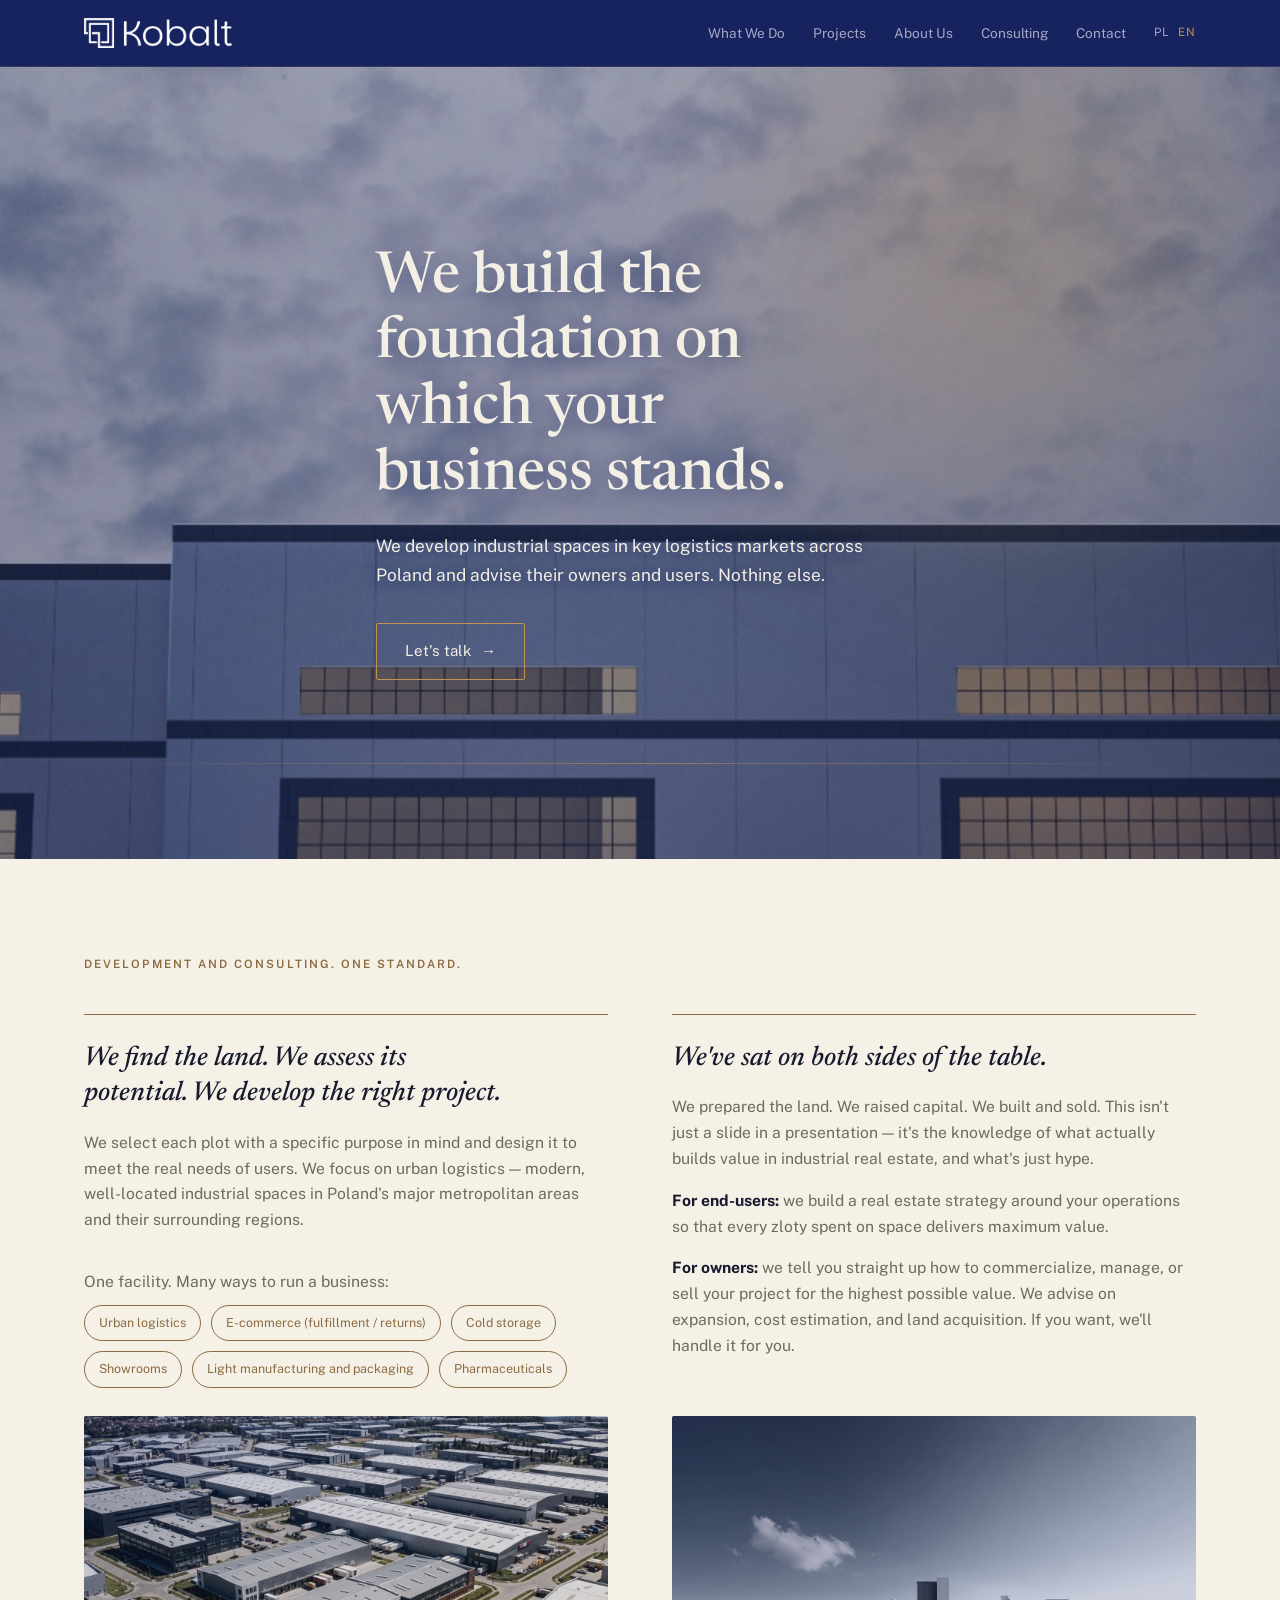
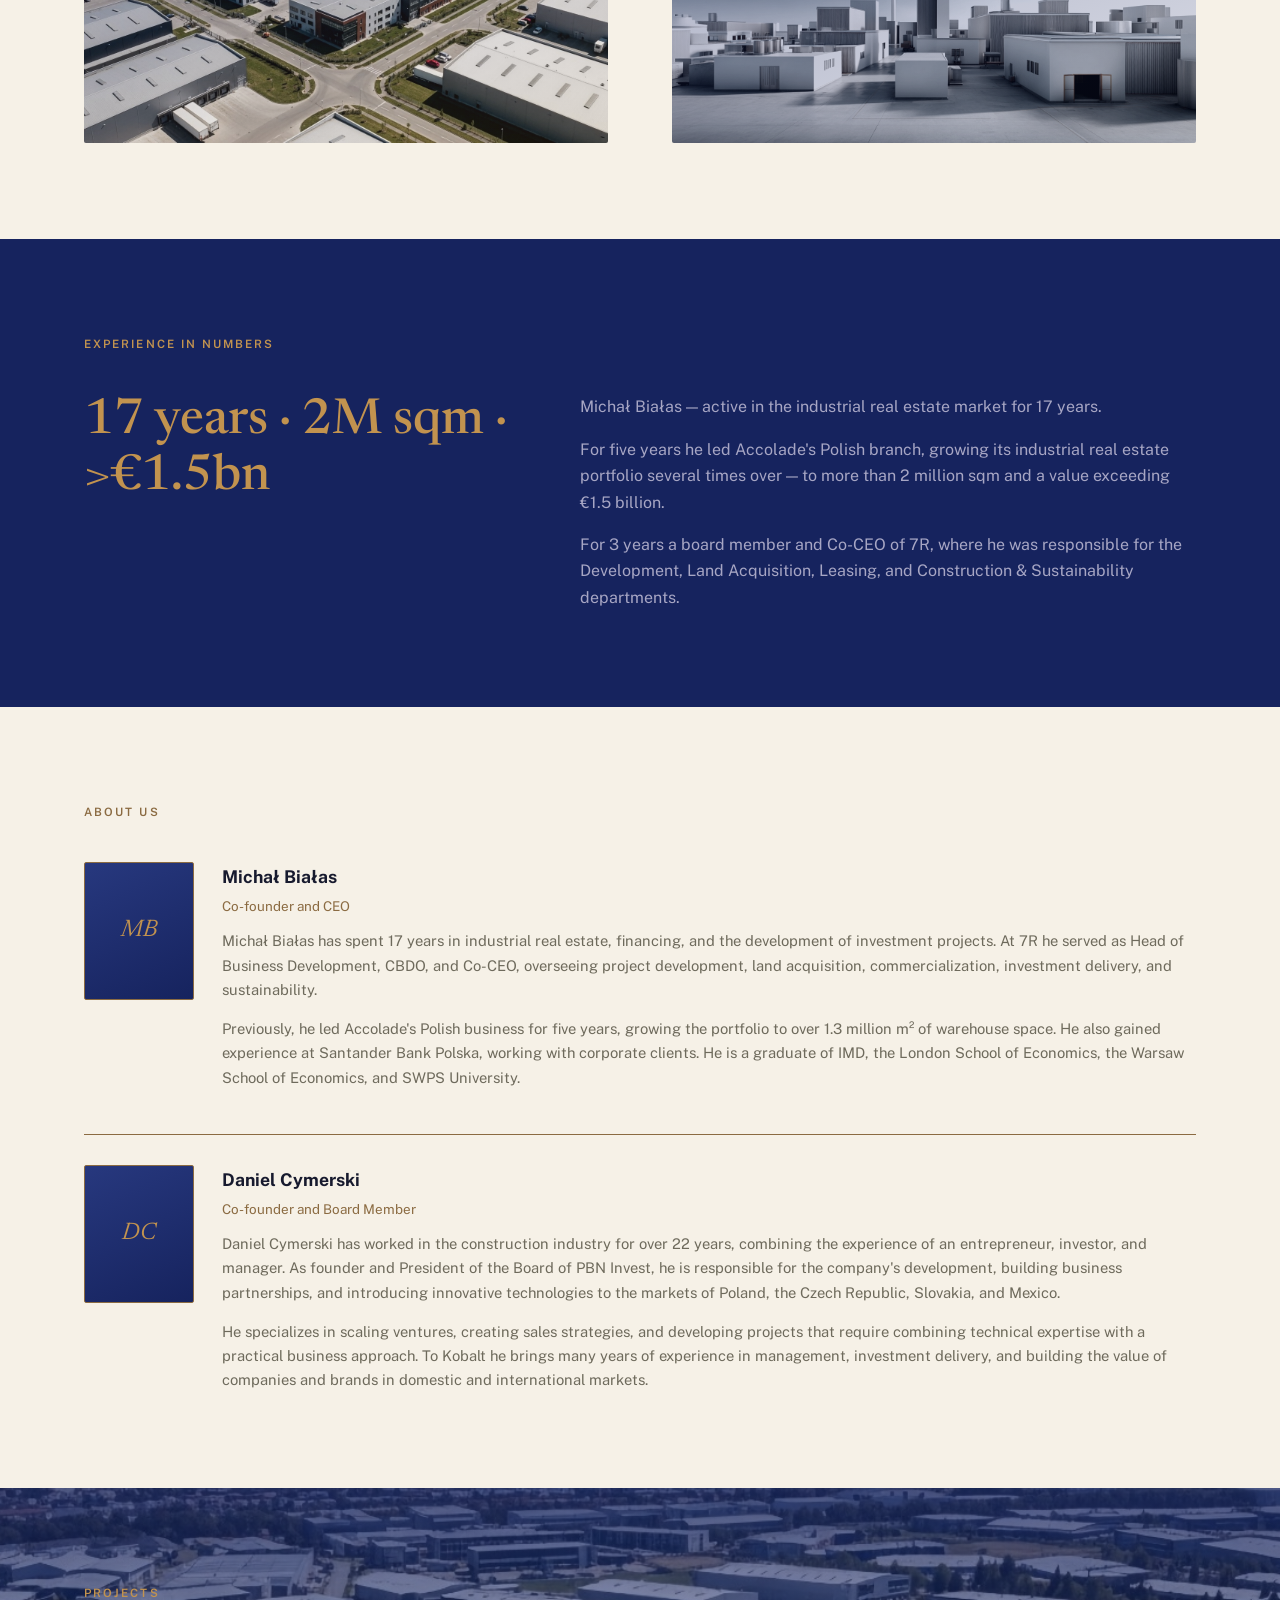
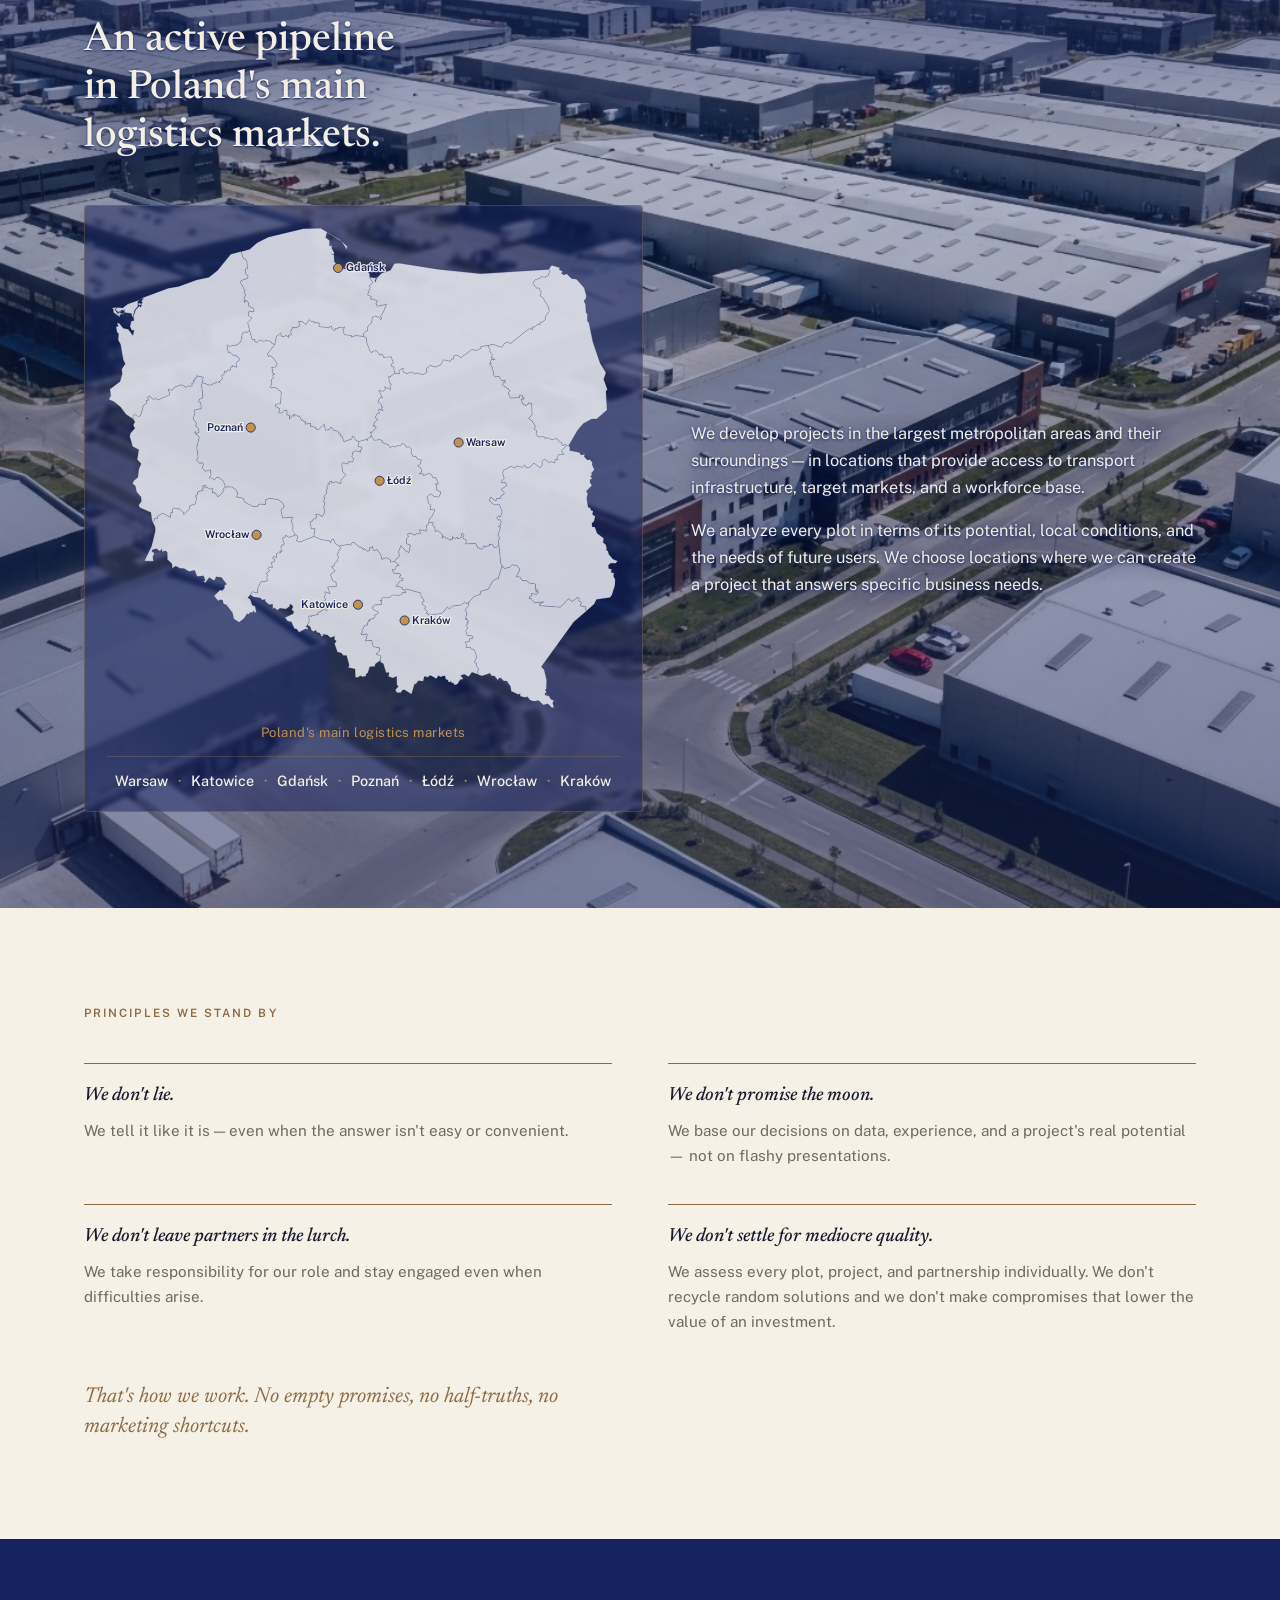
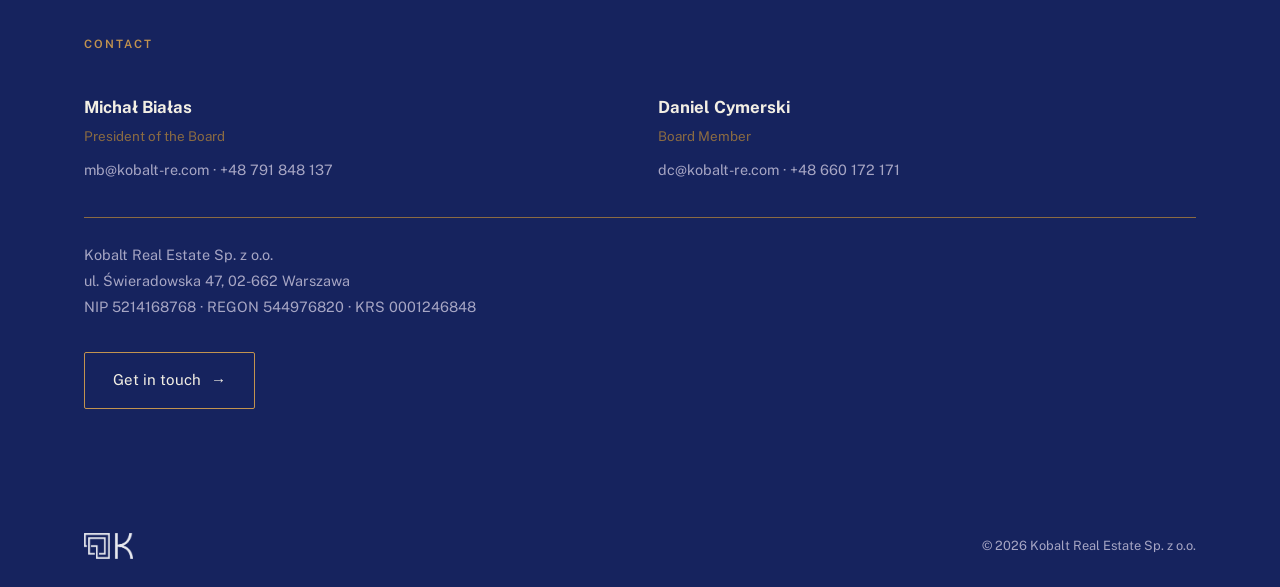
==== commit 54c5f6e0: "zmiany koloru granatowego tła na stornie oraz zmiany na mapie Polski zmiany koloru granatowego tła n" ====
--- a/en/index.html
+++ b/en/index.html
@@ -134,9 +134,9 @@
       <h2 class="projects-title" data-reveal>An active pipeline in Poland's main logistics markets.</h2>
       <div class="projects-grid" data-stagger>
         <figure class="map-panel" data-reveal>
-<svg class="pl-map" viewBox="0 0 612.75696 577.23169" role="img" aria-label="Mapa Polski z podziałem na województwa i kluczowymi rynkami logistycznymi"><g class="pl-voivs"><path class="voiv" d="m 52.276011,352.46195 2.36,0.07 0.29,-2.89 3.6,-0.4 0.81,-2.95 5.95,-3.59 8.96,5.37 0.66,-5.96 2.23,0.06 -0.66,-3.08 1.68,-2.79 5.32,1.61 0.33,-1.34 6.37,5.62 0.42,2.27 6.84,-6.97 0.26,-3.5 6.409999,-1.97 2.07,-8.32 -2.23,-1.11 2.96,-2.13 0.13,-2.99 6.71,-2.31 -0.76,-2.31 2.48,-0.73 -2.53,-1.2 1.22,-1.55 2.67,0.08 0.36,2.13 5.87,2.22 2.69,-0.54 -0.96,5.24 3.32,-0.21 3.49,5.01 5.85,-5.43 0.62,-3.94 2.56,-2.63 0,0 7.73,0.08 4.86,3.32 2.2,4.22 -1.49,4.67 7.83,1.25 1.9,4.56 10.1,5.38 5.92,-0.05 0.27,-2.03 2.64,-0.87 5.91,0.79 0.68,-6.08 5.02,-1.64 10.41,1.97 5.35,4.14 0,0 0,0.8 0,0 1.44,3.67 -4.13,3.22 2.18,9.91 11.94,-1.04 -1.79,6.74 2.22,1.2 -0.2,8.44 3.25,5.27 0,0 -8,3.01 -3.76,-2.77 -0.6,2.09 -3.19,1.38 2.15,6.94 -3.75,2.19 -0.28,4.57 1.61,2.08 -3.09,0.28 1.34,1.64 -5.02,0.39 -0.22,5.53 -3.59,-1.48 -0.97,2.42 2.74,1.09 -0.8,2.64 -3.4,1.14 1.16,6.23 -3.82,-0.98 -1.87,2.24 2.32,2.52 -4.26,3.04 2.21,2.27 -1.4,0.85 0.59,5.94 -7.62,1.15 -3.49,6.22 -0.78,7.23 -6.06,-1.5 0,0 -0.28,0.19 0,0 -2.18,3.2 0,0 -3.14,3.82 3.09,1.75 2.31,7.05 3.41,1.25 1.51,6.94 -1.77,1.23 -1.37,-2.71 -1.31,2.13 -3.41,-0.07 -1,2.22 -2.29,-0.67 -3.75,5.85 -5.71,4.4 -6.63,-4.2 -1.45,-7.41 -7.49,-9.49 -3.22,-0.75 -1.35,-4.81 -3.44,-0.33 -1.54,1.51 -5.1,-6.22 7.11,-7.13 2.92,0.49 2.44,-2.56 0.23,-3.88 2.43,-0.97 -6.22,-8 -6.61,-0.88 -0.97,3.55 -1.92,0.65 -5.15,-3.4 -4.76,6.18 -2.31,-1.41 2.15,-1.6 -1.93,-5.2 -7.87,0.94 -2.8,-7.76 -6.689999,1.75 -6.18,-3.78 -4.9,-0.12 -5.22,-2.92 -3.95,2.95 -0.42,-5.63 -5.48,-5.21 -0.17,-8.62 -2.19,-1.9 -4.1,1.22 -0.14,-3.26 -2.42,2.89 -4.16,-3.17 -4.64,1.15 -1.03,1.98 3.27,2.25 -1.98,4.27 0.75,5.41 -10.88,-0.4 8.56,-17.45 4.6,-18.8 -0.3,-4.7 z"/><path class="voiv" d="m 199.87601,140.08195 1.83,-9.57 5.46,-4.05 0.85,3.64 3.03,0.68 2.05,-1.87 3.9,2.64 -0.92,-2.94 3.92,-0.19 -1.01,-2.98 2.33,-5.97 4.47,0.44 4.5,-2.56 -1.95,-5.15 5.3,0.52 3.58,3.4 4.24,-6.08 2.35,2.49 2.43,-0.85 1.08,2.42 1.93,-1.27 0,0 0,1.09 0,0 4.17,0.14 -0.25,4.37 11.97,1.53 0.72,-1.66 2.74,-0.19 -0.25,2.46 2.4,2.61 1.91,-0.44 -0.5,-1.86 3.18,0.39 1.55,-2.22 4.72,1.15 2.33,-1.62 -1.82,5.83 1.84,3.84 8.36,1.09 -0.17,1.82 5.48,-1.92 9.22,1.2 0,0 3.42,1.53 0.28,5.8 4.19,10.88 1.9,1.37 0.83,-2.1 4.3,-0.39 3.84,3.26 -0.16,1.82 3.93,-0.77 1.43,3.71 9.13,-0.77 2.7,7.66 -2.77,1.38 0.29,2.41 3.16,0.74 0.09,2.4 0,0 -0.32,0 0,0 1.48,5.21 0,0 -4.22,3.12 0,0 -0.45,-0.15 0,0 -1.11,1.69 -1.89,-0.54 1.07,7.46 2.27,1.7 -1.61,3.42 1.01,3.19 -7.65,-3.48 1.35,3.04 -2.97,2.43 -5.12,-0.99 4.13,8.54 -2.49,-0.21 -2.91,4.85 4.89,4.66 -0.46,2.02 1.61,-0.07 -1.48,1.76 1.61,2.67 -5.15,-1.79 0.58,5.09 -2.17,0.17 -2.86,4.6 3.21,2.54 -3.48,3.17 0,0 -0.81,0.01 0,0 -0.04,4.17 -1.7,-0.24 4.41,1.75 -4.7,6.35 -3.15,0.02 1.51,1.72 0,0 0.35,0.57 0,0 -0.36,2.69 0,0 -4.88,3.23 0.63,2.24 -1.23,-1.7 -9.39,2.67 0,0 -4.71,-2.34 0.38,-1.91 -3.27,-2.46 -0.58,3.36 -9.64,3.32 -2.37,-6.42 -2.19,-0.22 0.22,-2.84 -1.61,0.63 -0.5,-2.83 -3.43,-1.75 -1.99,0.55 -2.27,-3.59 -2.02,-0.55 -1.61,2.8 -4.62,0.62 -1.24,-7.26 -6.52,6.11 -3.45,-0.19 -0.49,-2.18 -6.33,-1.47 0.19,-3.36 -6.57,0.94 0.48,-3.47 -1.32,1.09 -1.97,-2.95 -1.19,1.01 -2.85,-5.62 -2.3,0.55 -2.78,-2.16 -1.38,2.32 -0.41,-2.3 -5.16,5.62 0.17,-4.76 -3.14,-0.43 0.09,-5.63 -3.23,0.43 -3.4,3.25 -3.18,-0.86 0.96,-4.72 -5.05,-2.8 0.33,-2.92 5.78,-0.32 0.9,-14.06 -7.48,-5.57 -4.81,0.91 -0.9,-2.18 1.48,-2.16 0,0 0.3,-0.06 0,0 -0.44,-5.92 2.35,-1.44 -0.65,-3.96 2.39,-1.2 -3.22,-1.31 0.64,-4.69 -1.64,-1.48 5.51,-1.26 1.48,-4.09 -6.04,-8.07 -3.49,-1.17 -0.9,1.44 -1.19,-3.46 z"/><path class="voiv" d="m 315.78601,250.51195 3.94,4.72 6.65,-0.82 2.87,1.52 -0.23,1.81 7.31,2.92 2.55,3.47 2.55,-1.99 2.86,1.32 3.69,-2.05 2.77,0.47 2.56,-3.17 4.13,2.61 0.57,2.52 3.18,-1.22 3.26,3.31 -0.49,4.82 2.26,3.84 3.6,0.15 1.63,2.81 4.61,1.35 -0.76,4.71 -3.43,2.73 3.34,1.72 1.26,2.84 0.3,1.69 -2.92,2.86 4.27,-0.08 0.47,2.42 6.81,-2.88 3.52,2.33 1.09,2.92 3.7,0.19 3.22,7.31 -3.81,0.33 1.45,0.7 0.12,6.15 4.6,2.23 0.01,2.82 -2.31,3.88 -6.18,-1.32 -3.23,-2.86 -4.62,3.78 2.61,8.5 2.14,1.57 -1.07,5.22 5,-0.89 0.53,2.18 -2.46,6.05 -4.01,4.17 -0.42,3.54 0,0 -0.86,3.01 -2.62,0.97 1.29,3.99 -1.37,3.19 -2.38,-2.01 -1.72,1.63 -2.68,-1.75 -1.09,0.34 1.37,4 -1.44,0.99 -3.7,-0.35 -1.59,1.72 -6.12,-2.44 -2.87,1.24 1.31,3.06 -2.52,2.32 0.1,6.09 4.67,1.46 -1.79,9.23 -4.2,-2.17 -5.25,-6.14 -2.9,7.07 0.88,4.34 0,0 0,0.97 0,0 -0.85,1.4 0,0 -0.09,-0.01 0,0 -1.03,1.08 0,0 -0.47,0.35 0,0 -1.04,0.12 0,0 0.08,0.24 0,0 -2.44,3.36 0,0 -4.57,1.09 -0.37,-3 -4.86,-2.51 -5.58,1.98 -1.1,-5.22 -4.06,-5.92 -1.29,-0.84 -2.4,1.91 -2.43,-2.97 0.52,-2.22 -3.89,1.28 0.41,2.73 -2.69,1.64 -3.63,-2.94 -1.73,0.77 -2.06,-3.24 -2.02,0.58 -7.17,-6.17 -1.98,0.33 -2.18,3.72 -1.56,-1.57 -11.66,2.08 0,0 -5,-2.85 -2.15,-5.46 -1.74,0.23 -1.84,4.53 -1.49,-2.78 -9.74,-1.43 -8.89,-3.93 0,0 1.47,-9.43 -4.28,0.57 -1.86,-8.75 2.76,-0.51 1.08,-2.78 3.43,-0.38 0.77,-2.92 -1.44,-1.97 2.8,-0.79 5.41,3.16 3.35,-5.51 -1.46,-5.68 1.25,-6.02 -1.76,-0.68 2.03,-4.95 -1.71,-0.74 3.53,-4.5 -0.43,-4 1.63,-1.67 -1.16,-2.54 1.89,-1.29 -0.29,-2.15 1.91,0.46 0.19,-3.06 1.84,-0.61 0.76,2.23 4.83,-1.17 5.7,2.14 0.56,-3.98 5.68,-6.71 -4.06,-3.75 -0.82,-9.57 1.92,-1.18 5.19,1.77 0.87,-2.7 5.27,-0.13 1.01,-3.89 -2.17,-2 1.21,-5.72 3.96,-1.58 5.84,1.63 -1.06,-2.12 2.03,-1.37 -0.29,-2.44 -4.26,-0.55 0.99,-6.05 0,0 9.39,-2.67 1.23,1.7 -0.63,-2.24 z"/><path class="voiv" d="m 550.36601,261.67195 2.86,0.17 0,0 1.46,0.79 0.1,4.9 11.53,2.55 1.83,2.78 4.67,-0.67 -0.83,2.65 3.72,4.2 3.05,-0.69 3.27,3.66 -0.6,2.22 2.81,6.59 -3.78,4.21 1.15,1.57 -2.02,1.61 1.59,2.39 -0.48,2.01 -1.46,-0.42 -0.28,3.52 2.34,3.97 -6.83,7 1.89,2.99 -1.29,5.36 1.69,10.73 2.69,0.57 0.69,3.1 2.62,0.78 -0.8,4.2 3.23,2.6 -1.08,4.96 -2.89,3.47 0.55,4.01 3.12,0 2.6,7.58 7.99,6.12 -0.77,4.96 3.17,2.5 1.55,5.73 -1.32,0.41 2.65,1.97 0.85,3.76 5.06,5.73 5.67,2.24 -2.44,2.8 -6.26,-0.16 -2.53,2.62 0.37,3.75 3.37,0.92 -0.35,4.04 3.31,0.34 -0.51,3.97 2.02,4.11 -0.36,7.12 -3.51,11.18 -2.23,3.25 -16.49,2.25 -2.61,5.42 -8.72,7.86 0,0 -2.14,-1.19 0.63,-3.27 -6.87,-0.81 1.7,-4.27 0,0 -0.44,0 0,0 -2.96,-2.01 0.55,-3.51 -1.74,-0.54 -6.57,5.05 -4.19,-3.61 -9.98,10.38 -25.03,-1.99 0.03,-1.87 4.7,-2.6 -11,1.12 -4.15,-5.32 -2.23,0.38 0.64,-2.6 2.89,-1.11 -0.83,-2.59 6.08,0.83 2.6,-2.46 -3.85,-0.46 3.04,-1.03 -0.38,-1.39 -2.82,0.12 0.53,-6.62 -3.37,-1.46 -2.94,0.98 -4.24,-3.72 -5.5,-0.48 -2.96,-4.18 -4.26,-0.19 4.14,-8.58 -2.28,-4.17 -6.41,-1.89 -3.31,3.39 -6.7,1.1 -2.6,-3.2 0,0 -1.59,-2.93 -2.16,-21.93 0,0 -0.84,-5.52 1.62,-3.1 -1.88,-3.9 3.15,-9.16 -2.81,-0.34 1.8,-0.82 1.71,-5.09 -1.21,-2.6 -1.58,0.57 -2.84,-2.46 2.6,-2.61 2.24,1.01 2.03,-5.63 -3.28,-8.78 -6.52,0.12 -5.83,-5.35 1.89,-4.09 6.24,4.7 0.69,-2.84 5.16,-0.55 -0.02,-2.62 3.69,-2.19 0.3,-2.08 -3.7,-3.64 6.85,-4.6 -1.96,-4.03 -3.96,1.16 -0.82,-1.91 3.63,-4.06 -1.95,-5.24 0.82,-3.95 9.16,-5.33 5.32,2.11 1.53,-2.48 6.89,1.67 2.83,-2.8 2.04,3.39 4.59,-0.7 4.63,-4.85 7.61,5.78 2.84,-4.66 -1.28,-2.71 3.45,-3.3 5.93,4.43 2.38,-1.31 4.06,1.64 0.44,-4.1 3.4,-0.03 -1.57,-2.93 3.03,-3.41 5.4,0.38 -2.64,-4.26 z"/><path class="voiv" d="m 29.506011,229.60195 -0.07,-3.59 2.09,-1.77 4.71,2.56 2.27,-1.43 3.25,-11.53 3.98,-3.2 -0.79,-3.01 3.89,-1.21 -2.05,-1.91 2.03,-2.75 5.28,4.37 2.56,-1.8 2.21,2.53 14.95,-6.38 -2.16,-6.48 4.55,1.01 3.33,-3.79 8.18,-2.82 5.7,3.18 2.63,-2.22 2.41,1.22 2.289999,-1.28 -0.979999,-2.08 3.249999,-1.31 -1.68,-2.15 2.51,-0.51 -0.53,-1.96 3.09,-1.37 -0.42,-2.36 8.12,1.94 -1.5,6.34 0,0 -0.6,4.16 0,0 0,0.34 0,0 0.47,3.08 0,0 0.17,0.12 0,0 0.79,10.74 -4.27,2.06 -0.82,2.47 2.6,1.13 0.64,7.19 -8.67,2.02 1.16,3.4 -2.25,6.75 4.27,6.14 -1.43,2.48 3.21,3.2 1.03,4.35 -3.1,1.99 -1.39,-2.71 -0.78,1.75 5.55,4.78 -2.96,12.84 1.53,11.54 -1.85,3.41 4.27,4.48 1.28,-1.71 2.25,1.04 0.53,2.27 -1.83,2.56 3.65,4.84 6.41,-1.85 0.88,6.68 -2.21,3.12 3.68,0.2 2.39,2.16 2.75,-3.51 3,0.8 5.46,4.6 2.21,6.55 0,0 -2.56,2.63 -0.62,3.94 -5.85,5.43 -3.49,-5.01 -3.32,0.21 0.96,-5.24 -2.69,0.54 -5.87,-2.22 -0.36,-2.13 -2.67,-0.08 -1.22,1.55 2.53,1.2 -2.48,0.73 0.76,2.31 -6.71,2.31 -0.13,2.99 -2.96,2.13 2.23,1.11 -2.07,8.32 -6.409999,1.97 -0.26,3.5 -6.84,6.97 -0.42,-2.27 -6.37,-5.62 -0.33,1.34 -5.32,-1.61 -1.68,2.79 0.66,3.08 -2.23,-0.06 -0.66,5.96 -8.96,-5.37 -5.95,3.59 -0.81,2.95 -3.6,0.4 -0.29,2.89 -2.36,-0.07 0,0 -1.36,-10.33 -13.52,-5.97 -1.12,-3.07 3.26,-4.4 -0.46,-5.18 -5.39,-6.45 -1.4,-6.86 -3.35,-2.52 1.16,-3.39 5.16,-4.55 1.18,-10.01 2.73,-6.1 -4.72,-5.15 1.96,-11.94 -7.41,-3.73 -3.55,-12.06 0.91,-3.83 5.26,-6.14 -1.91,-3.88 2.08,-3.85 z"/><path class="voiv" d="m 356.06601,435.48195 2.32,-1.39 17.38,4.79 0.03,3.39 4.08,6.48 -2.68,1.19 0.18,2.55 4.23,3.07 -1.57,2.02 3.45,3.27 -1.37,2.56 2.2,0.26 0.28,1.66 15.9,-1.88 6.83,-7.39 2.82,1.54 3.53,-3.16 10.05,-1.02 4.65,-3.64 2.57,2.35 1.98,-2.37 0,0 0.6,3.86 -4.45,5.21 1.88,4.38 -1.48,6.53 1.96,0.55 -1.77,0.41 2.55,0.67 0.59,2.74 -2,0.47 1.23,1.53 -2.31,1.72 2.51,2.64 -2.59,4.18 1.95,5.39 5.76,0.43 0.99,2.02 -0.8,1.56 -3.06,-0.17 -0.17,3.14 -5.62,1.18 1.86,2.34 -0.76,3.61 5.45,0.14 1.11,1.95 3.01,0.42 2.49,5.29 0.73,4.96 -2.6,5.24 2.94,1.87 -0.85,2.37 3.71,4.71 -1.83,0.87 0.45,4.9 0,0 -7.4,-2.54 -4.02,5.46 -5.12,-3.07 -4.42,1.34 3.15,4.25 -3.79,1 -3.13,5.24 -3.72,1.01 -1.58,-2.74 -1.83,0.64 -0.59,-2.54 -1.67,1.25 -2.4,-0.9 0.75,-1.33 -3.07,-1.2 -1.18,-4.26 -5.63,1.41 -1.92,-1.6 -2.54,3.9 -6.37,-3.66 -2.46,-0.15 0.09,1.92 -0.9,-0.98 -1.56,1.51 -1.13,-1.59 -2.31,0.39 -1.22,5.56 -5.7,-0.73 -3.71,4.45 -0.8,-1.05 -3.9,12.69 -8.49,-5.17 -2.57,0.42 -1.82,3.11 -5.13,-0.21 -1.31,-3.36 3.43,-3.97 -1.68,-2.09 -0.28,-10.18 -4.45,2.16 -5.35,-2.04 0.66,-4.6 -3.52,0.23 -3.34,-10.96 -3.18,-1.62 -0.52,-2.16 0,0 0.83,-5.29 -5.96,-2.43 4.61,-4.34 -0.67,-3.22 -7.27,-1.17 -1.98,-7.72 -7.39,0.61 2.21,-7.79 -1.13,-0.97 -2.23,1.42 0,0 -0.65,0 0,0 -1.08,0.04 0,0 -0.75,0 0,0 -2.15,-1.08 1.89,-1.2 -0.23,-3.31 3.47,-5.84 3.88,-0.63 -1.19,-0.87 2.33,-5.28 0,0 0.33,0 0,0 0.28,1.89 1.06,-2.8 4.11,-0.58 1.53,-2.17 -1.32,-1.61 4.43,-1.7 0.68,-2.13 -6.2,-3.1 -1.07,-3.04 3.41,-2.68 7.6,-0.39 0.44,-3 -2.47,-1.87 0,0 0.32,-0.1 0,0 2.51,0.58 -0.5,-2.62 2.08,-1.98 3.86,1.09 3.98,-0.73 3.14,-2.89 8.56,0.53 2.84,-1.39 0.08,-1.89 4.39,-0.14 z"/><path class="voiv" d="m 344.56601,174.58195 5.17,0.78 -0.66,-3.99 5.11,-3.02 0,0 0.28,0.55 0,0 -0.55,3.45 4.17,2.77 7.24,-1.96 2.42,2.23 2.19,-1.07 8.52,1.78 4.34,-2.57 -0.66,-4.69 4.84,-3.75 5.94,2.12 6.32,-2.68 3.76,-6.22 8.07,2.02 1.32,-3.05 3.18,0.23 -0.99,-2.79 1.62,-1.3 3.81,-0.35 3.43,2.92 13.48,-9.88 5.34,1.04 5.13,-2.12 0.3,-2.38 8.99,-1.55 0,0 0.34,1.5 0,0 -0.46,0 0,0 2.6,3.99 -0.82,1.85 3.52,4.22 -1.89,3.64 2.38,-0.38 2.71,2.4 -4.16,-0.07 0,0 0.04,-0.41 0,0 -1.57,3.19 0.96,2.36 -2.06,-0.37 3.87,5.18 -1.13,0.7 2.21,4.43 -0.59,2.79 2.31,2.78 4.51,-0.55 3.63,5.47 4.44,-1.07 0,0 -1.09,1.59 0,0 1.08,1.71 -2.57,-0.71 -1.08,3.62 7.24,4.73 0,0 -0.52,0 0,0 2.29,2.28 -2.12,2.14 2.77,6.37 10.71,-0.79 0.26,-2.86 3.03,0.13 0.5,3.61 1.9,-0.41 -0.86,1.84 -2.85,0.06 2.22,5.9 2.21,-0.21 0.82,2.18 3.28,-2.16 -0.13,-1.62 4.3,0.81 0.56,13.51 -4.29,4.49 3.93,2.74 4.22,6.38 -0.94,3.97 2.54,1.82 -0.68,4.07 2.28,3.01 7.72,0.08 1.39,2.7 1.4,-1.88 5.95,2.54 6.2,-1.18 2.78,3.78 3.07,0.67 0.52,3.99 3.54,-1.63 1.27,1.65 0,0 -5.68,6.55 2.64,4.26 -5.4,-0.38 -3.03,3.41 1.57,2.93 -3.4,0.03 -0.44,4.1 -4.06,-1.64 -2.38,1.31 -5.93,-4.43 -3.45,3.3 1.28,2.71 -2.84,4.66 -7.61,-5.78 -4.63,4.85 -4.59,0.7 -2.04,-3.39 -2.83,2.8 -6.89,-1.67 -1.53,2.48 -5.32,-2.11 -9.16,5.33 -0.82,3.95 1.95,5.24 -3.63,4.06 0.82,1.91 3.96,-1.16 1.96,4.03 -6.85,4.6 3.7,3.64 -0.3,2.08 -3.69,2.19 0.02,2.62 -5.16,0.55 -0.69,2.84 -6.24,-4.7 -1.89,4.09 5.83,5.35 6.52,-0.12 3.28,8.78 -2.03,5.63 -2.24,-1.01 -2.6,2.61 2.84,2.46 1.58,-0.57 1.21,2.6 -1.71,5.09 -1.8,0.82 2.81,0.34 -3.15,9.16 1.88,3.9 -1.62,3.1 0.84,5.52 0,0 -3.19,2.84 -2.82,-0.24 -2,-3.52 -3.88,0.16 1.13,1.08 -5.27,1.57 -2.09,-0.94 0.3,1.95 -3.14,2.39 -4.93,-2.72 -1.9,-4.32 -12.16,0.44 0.67,-4.69 -4.45,-2.44 1.75,-3.16 -2.23,-2.67 -1.48,5.52 -3.68,1.22 -0.81,-2.07 -2.28,2.13 -3.16,-2.51 -0.23,3.47 -2.01,-0.78 -0.07,1.58 -8.5,-4.46 -1.94,2.18 0.71,-4.43 -5.65,-4.89 -3.19,0.98 -0.91,-5.65 -2.62,-1.86 1.31,-2.9 -5.43,-0.84 0,0 0.42,-3.54 4.01,-4.17 2.46,-6.05 -0.53,-2.18 -5,0.89 1.07,-5.22 -2.14,-1.57 -2.61,-8.5 4.62,-3.78 3.23,2.86 6.18,1.32 2.31,-3.88 -0.01,-2.82 -4.6,-2.23 -0.12,-6.15 -1.45,-0.7 3.81,-0.33 -3.22,-7.31 -3.7,-0.19 -1.09,-2.92 -3.52,-2.33 -6.81,2.88 -0.47,-2.42 -4.27,0.08 2.92,-2.86 -0.3,-1.69 -1.26,-2.84 -3.34,-1.72 3.43,-2.73 0.76,-4.71 -4.61,-1.35 -1.63,-2.81 -3.6,-0.15 -2.26,-3.84 0.49,-4.82 -3.26,-3.31 -3.18,1.22 -0.57,-2.52 -4.13,-2.61 -2.56,3.17 -2.77,-0.47 -3.69,2.05 -2.86,-1.32 -2.55,1.99 -2.55,-3.47 -7.31,-2.92 0.23,-1.81 -2.87,-1.52 -6.65,0.82 -3.94,-4.72 0,0 0.36,-2.69 0,0 -0.35,-0.57 0,0 -1.51,-1.72 3.15,-0.02 4.7,-6.35 -4.41,-1.75 1.7,0.24 0.04,-4.17 0,0 0.81,-0.01 0,0 3.48,-3.17 -3.21,-2.54 2.86,-4.6 2.17,-0.17 -0.58,-5.09 5.15,1.79 -1.61,-2.67 1.48,-1.76 -1.61,0.07 0.46,-2.02 -4.89,-4.66 2.91,-4.85 2.49,0.21 -4.13,-8.54 5.12,0.99 2.97,-2.43 -1.35,-3.04 7.65,3.48 -1.01,-3.19 1.61,-3.42 -2.27,-1.7 -1.07,-7.46 1.89,0.54 1.11,-1.69 0,0 0.45,0.15 0,0 z"/><path class="voiv" d="m 224.86601,369.22195 3.1,1.56 -1.85,5.38 3.97,1.51 16.72,-6.84 0,0 8.89,3.93 9.74,1.43 1.49,2.78 1.84,-4.53 1.74,-0.23 2.15,5.46 5,2.85 0,0 1.83,3.3 -2.43,1.24 0.07,2.92 -2.33,1.66 1.76,3.74 -1.33,5.48 -3.27,2.59 -0.74,3.07 -2.98,0.74 4.31,5.19 -5.64,4.2 2.72,7.49 4.11,1.78 0.3,5.28 -10.44,0.47 2.85,8.15 -6.23,-2.36 0.52,4.23 -1.46,2.03 1.82,2.87 -2.21,3.08 2.93,3.13 -0.74,4.62 1.73,0.27 0.29,2.33 -4.52,-0.98 -7.12,4.12 0.42,1.78 0,0 0.38,-0.03 0,0 -7.82,1.35 -0.66,1.4 -0.56,-1.37 -2.4,0.59 0.66,6.23 -2.38,4.24 0,0 -1.82,2.57 2.44,0.21 0.05,2.96 -2.48,-1.27 -8.25,4.33 -2.53,-3.62 -3.16,-0.9 -3.54,-8.13 -4.17,-0.5 -3.49,-4.56 10.1,-4.5 0.39,-2.82 -2.42,-2 1.67,-4.03 -2.1,-2.04 -1.87,-0.66 0.06,2.57 -4.54,3.3 -7.23,-0.85 -3.38,2.21 -3.29,-2.97 -2.06,1.76 -0.13,-6.07 -4.05,0.83 -5.06,-4.29 0.16,-2.05 -3.68,0.46 -2.04,-2.29 -8.27,-1.27 -3.85,-2.77 0,0 2.18,-3.2 0,0 0.28,-0.19 0,0 6.06,1.5 0.78,-7.23 3.49,-6.22 7.62,-1.15 -0.59,-5.94 1.4,-0.85 -2.21,-2.27 4.26,-3.04 -2.32,-2.52 1.87,-2.24 3.82,0.98 -1.16,-6.23 3.4,-1.14 0.8,-2.64 -2.74,-1.09 0.97,-2.42 3.59,1.48 0.22,-5.53 5.02,-0.39 -1.34,-1.64 3.09,-0.28 -1.61,-2.08 0.28,-4.57 3.75,-2.19 -2.15,-6.94 3.19,-1.38 0.6,-2.09 3.76,2.77 z"/><path class="voiv" d="m 473.17601,406.15195 2.6,3.2 6.7,-1.1 3.31,-3.39 6.41,1.89 2.28,4.17 -4.14,8.58 4.26,0.19 2.96,4.18 5.5,0.48 4.24,3.72 2.94,-0.98 3.37,1.46 -0.53,6.62 2.82,-0.12 0.38,1.39 -3.04,1.03 3.85,0.46 -2.6,2.46 -6.08,-0.83 0.83,2.59 -2.89,1.11 -0.64,2.6 2.23,-0.38 4.15,5.32 11,-1.12 -4.7,2.6 -0.03,1.87 25.03,1.99 9.98,-10.38 4.19,3.61 6.57,-5.05 1.74,0.54 -0.55,3.51 2.96,2.01 0,0 0.44,0 0,0 -1.7,4.27 6.87,0.81 -0.63,3.27 2.14,1.19 0,0 -16.02,13.82 -38.94,54.02 3.49,3.42 2.98,12.33 -0.4,10.64 -1.51,1.59 1.95,1.42 -2.4,3.75 0.7,0.98 2.23,-1.67 -1,2.22 3.05,0.08 2.46,4.27 3.66,1.43 -1.49,2.77 1.48,5.49 -2.6,0.48 -4.7,-4.72 -5.39,1.29 -5.75,-5.31 -5.42,1.01 -4.69,-1.25 -3.34,-4.2 -2.99,0.82 -5.65,-1.62 -0.13,-2.83 -2.1,0.81 -8.6,-3.95 -1.01,-5.81 -4.3,-6.32 -3.61,-0.21 -3.81,-3.82 -2.69,1.17 -0.45,2.25 -4.13,-5.43 -3.83,-0.44 -1.62,-2.89 -9.7,3.21 -4.72,-1.85 0,0 -0.45,-4.9 1.83,-0.87 -3.71,-4.71 0.85,-2.37 -2.94,-1.87 2.6,-5.24 -0.73,-4.96 -2.49,-5.29 -3.01,-0.42 -1.11,-1.95 -5.45,-0.14 0.76,-3.61 -1.86,-2.34 5.62,-1.18 0.17,-3.14 3.06,0.17 0.8,-1.56 -0.99,-2.02 -5.76,-0.43 -1.95,-5.39 2.59,-4.18 -2.51,-2.64 2.31,-1.72 -1.23,-1.53 2,-0.47 -0.59,-2.74 -2.55,-0.67 1.77,-0.41 -1.96,-0.55 1.48,-6.53 -1.88,-4.38 4.45,-5.21 -0.6,-3.86 0,0 0.25,-0.03 0,0 0.5,-0.36 0,0 5.64,-6.07 8.13,-3.3 0.16,-3.32 9.16,-2.47 4.51,-8.66 5.09,-4.19 1.91,1.04 z"/><path class="voiv" d="m 534.05601,45.131946 8.8,2.7 -1.01,2.15 4.06,1.89 -1.12,2.89 2.98,1.81 3.27,-1.68 5.5,5.73 6.29,0.99 9.11,10.32 2.54,9.03 -0.2,3.57 -2.62,3.3 2.07,4.23 0.5,9.920004 1.71,1.11 -0.2,8.45 2.03,2.72 4.75,22.82 8.54,25.37 7.17,11.69 -2.78,7.74 4.52,12.33 -1.82,2.12 1.34,22.66 -12.42,10.6 -5.88,0.03 -10.11,5.33 -6.98,8.27 -10.87,18.62 0,0 -2.86,-0.17 0,0 -1.27,-1.65 -3.54,1.63 -0.52,-3.99 -3.07,-0.67 -2.78,-3.78 -6.2,1.18 -5.95,-2.54 -1.4,1.88 -1.39,-2.7 -7.72,-0.08 -2.28,-3.01 0.68,-4.07 -2.54,-1.82 0.94,-3.97 -4.22,-6.38 -3.93,-2.74 4.29,-4.49 -0.56,-13.51 -4.3,-0.81 0.13,1.62 -3.28,2.16 -0.82,-2.18 -2.21,0.21 -2.22,-5.9 2.85,-0.06 0.86,-1.84 -1.9,0.41 -0.5,-3.61 -3.03,-0.13 -0.26,2.86 -10.71,0.79 -2.77,-6.37 2.12,-2.14 -2.29,-2.28 0,0 0.52,0 0,0 -7.24,-4.73 1.08,-3.62 2.57,0.71 -1.08,-1.71 0,0 1.09,-1.59 0,0 -4.44,1.07 -3.63,-5.47 -4.51,0.55 -2.31,-2.78 0.59,-2.79 -2.21,-4.43 1.13,-0.7 -3.87,-5.18 2.06,0.37 -0.96,-2.36 1.57,-3.19 0,0 -0.04,0.41 0,0 4.16,0.07 -2.71,-2.4 -2.38,0.38 1.89,-3.64 -3.52,-4.22 0.82,-1.85 -2.6,-3.99 0,0 0.46,0 0,0 -0.34,-1.5 0,0 0.72,0.04 0,0 4.77,-1.29 10.62,3.56 3.84,-5.19 4.03,-1.33 2.32,2.41 20.1,-16.22 3.92,-2.63 2.94,1.81 -0.56,-3.3 3.24,-0.17 4.3,-3.75 1.36,1.73 1.3,-3.89 1.06,0.7 0,0 0.77,-0.4 0,0 3.69,-2.88 0.91,-5.51 3.87,-4.52 -0.73,-5.080004 -6.94,-11.58 -3.4,-2.14 1.47,-4.4 -2.6,-4.98 -2.75,0.49 -4.66,-5.92 2.64,-4.37 6.48,-2.02 0.96,-1.98 3.66,0.79 4.61,-1.76 1.89,-5.24 -1.14,-2.27 0,0 2.86,-4.42 z"/><path class="voiv" d="m 255.10601,0.2519458 22.84,13.6100002 9.27,8.47 -0.74,3.58 -6.45,-9.89 -17.22,-10.7300002 -1.71,6.1700002 4.71,3.71 -0.1,6.56 2.89,-0.88 -0.19,3.28 3.25,6.22 -1.2,1.38 -2.56,-0.86 3.28,1.51 0.32,8.05 3.81,4.16 5.99,0.86 -2.08,0.64 2.63,2.59 9.97,2.94 2.77,-2.08 3.63,2.26 12.67,-0.89 13.08,-3.12 13.69,-6.93 -14.48,8.71 -11.38,3.15 2.12,2.41 0.2,4.05 0,0 3.71,6.59 -4.4,3.62 1.31,2.21 -3.06,8.78 4.45,2.02 -1.14,1.74 1.15,1.85 1.94,-0.94 5.3,2.75 -1.62,3.08 1.48,3.18 11.07,-2.41 -2.99,7.53 0,0 0,0.33 0,0 -4.04,7.100004 1.26,1.07 -1.07,2.95 -2.14,-3.21 -5.66,-1.46 -2.21,1.21 -0.98,6.62 -4.71,5.03 -0.16,5.17 -2.29,0.15 -2.92,3.39 0.45,2.92 0,0 -9.22,-1.2 -5.48,1.93 0.17,-1.83 -8.36,-1.09 -1.84,-3.84 1.82,-5.83 -2.33,1.62 -4.72,-1.14 -1.55,2.21 -3.19,-0.38 0.5,1.85 -1.91,0.44 -2.39,-2.61 0.25,-2.46 -2.75,0.2 -0.71,1.66 -11.98,-1.53 0.25,-4.36 -4.16,-0.14 0,0 0,-1.09 0,0 -1.93,1.28 -1.09,-2.42 -2.43,0.84 -2.34,-2.48 -4.25,6.08 -3.58,-3.4 -5.3,-0.53 1.95,5.15 -4.5,2.56 -4.47,-0.44 -2.33,5.97 1.01,2.99 -3.92,0.18 0.92,2.94 -3.89,-2.65 -2.05,1.88 -3.03,-0.69 -0.85,-3.63 -5.46,4.04 -1.83,9.57 0,0 -3.31,-1.18 0,0 -0.24,-0.09 0,0 -1.78,-2.67 -3.85,-0.56 0,0 -1.32,0.06 0,0 -3.49,0.7 -4.06,-1.63 -2.63,2.55 -3.2,0.02 0.02,-3.3 -3.11,0.58 -3.44,-11.61 0,0 -2.17,-9.18 5.27,-5.36 -4.44,-3.3 0.03,-3.76 1.34,-1.29 4.65,0.73 0.81,-3.420004 -6.46,-3.65 -0.13,-3.64 -2.04,-2.34 -1.54,-0.81 -0.76,2.57 0,0 -0.71,0.06 0,0 -0.35,-4.92 0,0 0.42,-0.51 0,0 1.23,-4.1 -1.89,-2.77 1.32,-1.79 -5.46,-10.1 0.96,-2.11 7.53,-2.85 0.67,-2.34 -3.07,-3.61 -0.48,-4.96 2.7,-0.69 -0.42,-7.69 -1.44,-3.33 -2.93,-1.21 -2.81,-8.19 0,0 10.51,-2.71 8.99,-7.85 13.07,-6.8 42.29,-10.2100002 20.95,-0.59 z"/><path class="voiv" d="m 385.27601,353.71195 5.43,0.84 -1.31,2.9 2.62,1.86 0.91,5.65 3.19,-0.98 5.65,4.89 -0.71,4.43 1.94,-2.18 8.5,4.46 0.07,-1.58 2.01,0.78 0.23,-3.47 3.16,2.51 2.28,-2.13 0.81,2.07 3.68,-1.22 1.48,-5.52 2.23,2.67 -1.75,3.16 4.45,2.44 -0.67,4.69 12.16,-0.44 1.9,4.32 4.93,2.72 3.14,-2.39 -0.3,-1.95 2.09,0.94 5.27,-1.57 -1.13,-1.08 3.88,-0.16 2,3.52 2.82,0.24 3.19,-2.84 0,0 2.16,21.93 1.59,2.93 0,0 -4.9,16.25 -1.91,-1.04 -5.09,4.19 -4.51,8.66 -9.16,2.47 -0.16,3.32 -8.13,3.3 -5.64,6.07 0,0 -0.5,0.36 0,0 -0.25,0.03 0,0 -1.98,2.37 -2.57,-2.35 -4.65,3.64 -10.05,1.02 -3.53,3.16 -2.82,-1.54 -6.83,7.39 -15.9,1.88 -0.28,-1.66 -2.2,-0.26 1.37,-2.56 -3.45,-3.27 1.57,-2.02 -4.23,-3.07 -0.18,-2.55 2.68,-1.19 -4.08,-6.48 -0.03,-3.39 -17.38,-4.79 -2.32,1.39 0,0 -2.3,-0.74 -0.7,-2.59 -6.9,-1.43 4.35,-6.3 3.27,-0.17 0.64,-2.97 -4.13,-0.63 -0.16,-2.24 1.73,-1.11 -2.08,-1.73 -7.14,-0.81 -1.43,-3.98 2.89,0.78 2.68,-5.98 2.23,0.94 0.22,-1.44 -5.28,-4.07 0,0 2.44,-3.36 0,0 -0.08,-0.24 0,0 1.04,-0.12 0,0 0.47,-0.35 0,0 1.03,-1.08 0,0 0.09,0.01 0,0 0.85,-1.4 0,0 0,-0.97 0,0 -0.88,-4.34 2.9,-7.07 5.25,6.14 4.2,2.17 1.79,-9.23 -4.67,-1.46 -0.1,-6.09 2.52,-2.32 -1.31,-3.06 2.87,-1.24 6.12,2.44 1.59,-1.72 3.7,0.35 1.44,-0.99 -1.37,-4 1.09,-0.34 2.68,1.75 1.72,-1.63 2.38,2.01 1.37,-3.19 -1.29,-3.99 2.62,-0.97 z"/><path class="voiv" d="m 349.88601,42.341946 47.77,7.46 49.85,5.19 81.86,-5.18 0,0 1.14,2.27 -1.89,5.24 -4.61,1.76 -3.66,-0.79 -0.96,1.98 -6.48,2.02 -2.64,4.37 4.66,5.92 2.75,-0.49 2.6,4.98 -1.47,4.4 3.4,2.14 6.94,11.58 0.73,5.080004 -3.87,4.52 -0.91,5.51 -3.69,2.88 0,0 -0.77,0.4 0,0 -1.06,-0.7 -1.3,3.89 -1.36,-1.73 -4.3,3.75 -3.24,0.17 0.56,3.3 -2.94,-1.81 -3.92,2.63 -20.1,16.22 -2.32,-2.41 -4.03,1.33 -3.84,5.19 -10.62,-3.56 -4.77,1.29 0,0 -0.72,-0.04 0,0 -8.99,1.55 -0.3,2.38 -5.13,2.12 -5.34,-1.04 -13.48,9.88 -3.43,-2.92 -3.81,0.35 -1.62,1.3 0.99,2.79 -3.18,-0.23 -1.32,3.05 -8.07,-2.02 -3.76,6.22 -6.32,2.68 -5.94,-2.12 -4.84,3.75 0.66,4.69 -4.34,2.57 -8.52,-1.78 -2.19,1.07 -2.42,-2.23 -7.24,1.96 -4.17,-2.77 0.55,-3.45 0,0 -0.28,-0.55 0,0 -5.11,3.02 0.66,3.99 -5.17,-0.78 0,0 -1.48,-5.21 0,0 0.32,0 0,0 -0.09,-2.4 -3.16,-0.74 -0.29,-2.41 2.77,-1.38 -2.7,-7.66 -9.13,0.77 -1.43,-3.71 -3.93,0.77 0.16,-1.82 -3.84,-3.26 -4.3,0.39 -0.83,2.1 -1.9,-1.37 -4.19,-10.88 -0.28,-5.8 -3.42,-1.53 0,0 -0.44,-2.93 2.92,-3.39 2.29,-0.15 0.16,-5.17 4.71,-5.04 0.99,-6.61 2.2,-1.21 5.66,1.47 2.14,3.2 1.07,-2.95 -1.26,-1.07 4.04,-7.100004 0,0 0,-0.33 0,0 2.98,-7.53 -11.07,2.41 -1.48,-3.18 1.62,-3.07 -5.31,-2.75 -1.94,0.94 -1.15,-1.84 1.14,-1.74 -4.45,-2.03 3.06,-8.78 -1.31,-2.2 4.4,-3.63 -3.7,-6.58 0,0 6.94,1.03 1.72,-1.96 -2.69,6.09 1.05,0.57 1.24,-4.55 6.02,-5.97 10.69,-3.72 4.69,-7.99 z"/><path class="voiv" d="m 169.47601,122.95195 3.43,11.61 3.12,-0.59 -0.02,3.3 3.2,-0.02 2.63,-2.55 4.06,1.63 3.49,-0.7 0,0 1.32,-0.06 0,0 3.84,0.57 1.78,2.67 0,0 0.24,0.09 0,0 3.31,1.18 0,0 -8.84,11.43 1.19,3.46 0.9,-1.44 3.49,1.17 6.04,8.07 -1.48,4.09 -5.51,1.26 1.64,1.48 -0.64,4.69 3.22,1.31 -2.39,1.2 0.65,3.96 -2.35,1.44 0.44,5.92 0,0 -0.3,0.06 0,0 -1.48,2.16 0.9,2.18 4.81,-0.91 7.48,5.57 -0.9,14.06 -5.78,0.32 -0.33,2.92 5.05,2.8 -0.96,4.72 3.18,0.86 3.4,-3.25 3.23,-0.43 -0.09,5.63 3.14,0.43 -0.17,4.76 5.16,-5.62 0.41,2.3 1.38,-2.32 2.78,2.16 2.3,-0.55 2.85,5.62 1.19,-1.01 1.97,2.95 1.32,-1.09 -0.48,3.47 6.57,-0.94 -0.19,3.36 6.33,1.47 0.49,2.18 3.45,0.19 6.52,-6.11 1.24,7.26 4.62,-0.62 1.61,-2.8 2.02,0.55 2.27,3.59 1.99,-0.55 3.43,1.75 0.5,2.83 1.61,-0.63 -0.22,2.84 2.19,0.22 2.37,6.42 9.64,-3.32 0.58,-3.36 3.27,2.46 -0.38,1.91 4.71,2.34 0,0 -0.99,6.05 4.26,0.55 0.29,2.44 -2.03,1.37 1.06,2.12 -5.84,-1.63 -3.96,1.58 -1.21,5.72 2.17,2 -1.01,3.89 -5.27,0.13 -0.87,2.7 -5.19,-1.77 -1.92,1.18 0.82,9.57 4.06,3.75 -5.68,6.71 -0.56,3.98 -5.7,-2.14 -4.83,1.17 -0.76,-2.23 -1.84,0.61 -0.19,3.06 -1.91,-0.46 0.29,2.15 -1.89,1.29 1.16,2.54 -1.63,1.67 0.43,4 -3.53,4.5 1.71,0.74 -2.03,4.95 1.76,0.68 -1.25,6.02 1.46,5.68 -3.35,5.51 -5.41,-3.16 -2.8,0.79 1.44,1.97 -0.77,2.92 -3.43,0.38 -1.08,2.78 -2.76,0.51 1.86,8.75 4.28,-0.57 -1.47,9.43 0,0 -16.72,6.84 -3.97,-1.51 1.85,-5.38 -3.1,-1.56 0,0 -3.25,-5.27 0.2,-8.44 -2.22,-1.2 1.79,-6.74 -11.94,1.04 -2.18,-9.91 4.13,-3.22 -1.44,-3.67 0,0 0,-0.8 0,0 -5.35,-4.14 -10.41,-1.97 -5.02,1.64 -0.68,6.08 -5.91,-0.79 -2.64,0.87 -0.27,2.03 -5.92,0.05 -10.1,-5.38 -1.9,-4.56 -7.83,-1.25 1.49,-4.67 -2.2,-4.22 -4.86,-3.32 -7.73,-0.08 0,0 -2.21,-6.55 -5.46,-4.6 -3,-0.8 -2.75,3.51 -2.39,-2.16 -3.68,-0.2 2.21,-3.12 -0.88,-6.68 -6.41,1.85 -3.65,-4.84 1.83,-2.56 -0.53,-2.27 -2.25,-1.04 -1.28,1.71 -4.27,-4.48 1.85,-3.41 -1.53,-11.54 2.96,-12.84 -5.55,-4.78 0.78,-1.75 1.39,2.71 3.1,-1.99 -1.03,-4.35 -3.21,-3.2 1.43,-2.48 -4.27,-6.14 2.25,-6.75 -1.16,-3.4 8.67,-2.02 -0.64,-7.19 -2.6,-1.13 0.82,-2.47 4.27,-2.06 -0.79,-10.74 0,0 -0.17,-0.12 0,0 -0.47,-3.08 0,0 0,-0.34 0,0 0.6,-4.16 0,0 9.45,3.39 9.03,-4.33 3.05,0.79 -0.73,-1.03 3.57,-3.48 -1.1,-3.93 2.74,-1.03 1.18,-4.38 1.29,1.49 2.5,-2.79 2.56,0.78 1.11,-4.71 1.7,0.48 0.12,-1.65 4.77,2.08 -0.58,-5.45 4.91,-4.04 -4.53,-4.27 -4.64,-1.27 -3.19,-3.02 -1.84,0.59 -1.67,-8.49 0.44,-1.14 2.23,1.68 9.63,-1.61 4.42,-3.61 1.89,-10.32 4.31,-2.2 1.17,1.85 z"/><path class="voiv" d="m 11.786011,102.23195 4.79,0.56 -2.98,2.15 0.02,2.41 -3.55,-5.1 1.72,-0.02 z m 5.9,-0.18 0.57,1.34 -2.05,0.97 1.48,-2.31 z m -4.63,-1.01 1.72,1.45 -2.8,-0.02 1.08,-1.43 z m 2.18,-1.260004 -0.09,2.460004 -1.22,-1.71 1.31,-0.750004 z m -7.1799998,-4.24 1.81,-0.17 -2,2.57 5.5999998,9.490004 -7.6199998,-6.1 0.09,-3.460004 -1.78,-1.3 3.9,-1.03 z m 30.9699998,-4.48 -0.04,1.47 -3.22,0.32 0.43,-3.07 2.83,1.28 z m 0.62,-5.52 -4.4,2.66 0.06,5.87 -3.74,4.45 -2.78,9.590004 -1.28,-5.2 -8.61,-1.35 0.56,-4.000004 -0.68,1.87 -2.52,-0.83 -5.74,3.470004 0.82,-1.22 -2.8499998,-2.590004 1.7299998,-2.6 6.88,0.43 6.12,-4.69 16.43,-5.86 z m 119.649999,-57.14 2.81,8.19 2.93,1.21 1.44,3.33 0.42,7.69 -2.7,0.69 0.48,4.96 3.07,3.61 -0.67,2.34 -7.53,2.85 -0.96,2.11 5.46,10.1 -1.32,1.79 1.89,2.77 -1.23,4.1 0,0 -0.42,0.51 0,0 0.35,4.92 0,0 0.71,-0.06 0,0 0.76,-2.57 1.54,0.81 2.04,2.34 0.13,3.64 6.46,3.65 -0.81,3.420004 -4.65,-0.73 -1.34,1.29 -0.03,3.76 4.44,3.3 -5.27,5.36 2.17,9.18 0,0 -3.08,3.27 -1.17,-1.85 -4.3,2.2 -1.9,10.33 -4.41,3.6 -9.63,1.62 -2.23,-1.69 -0.45,1.15 1.68,8.48 1.84,-0.58 3.19,3.01 4.64,1.28 4.52,4.26 -4.91,4.04 0.59,5.45 -4.77,-2.09 -0.12,1.65 -1.7,-0.48 -1.12,4.71 -2.55,-0.77 -2.5,2.78 -1.29,-1.49 -1.18,4.39 -2.73,1.03 1.1,3.94 -3.58,3.48 0.74,1.03 -3.06,-0.79 -9.03,4.32 -9.45,-3.38 0,0 1.5,-6.34 -8.12,-1.94 0.43,2.35 -3.09,1.37 0.54,1.97 -2.52,0.51 1.68,2.15 -3.249999,1.32 0.989999,2.08 -2.289999,1.29 -2.41,-1.22 -2.64,2.23 -5.7,-3.19 -8.18,2.82 -3.33,3.79 -4.55,-1.01 2.15,6.48 -14.94,6.38 -2.21,-2.53 -2.56,1.8 -5.28,-4.38 -2.04,2.75 2.05,1.91 -3.88,1.21 0.78,3.01 -3.97,3.2 -3.25,11.53 -2.26,1.44 -4.71,-2.56 -2.09,1.77 0.07,3.59 0,0 -8.33,-5.51 -6.87,-8.95 -8.1299998,-6.62 -5.84999998,-2.23 2.30999998,-4.67 -1,-7.74 12.1999998,-9.21 2.6,-9 -0.63,-5.94 4.31,-6.45 -2.39,-4.63 -3.31,-18.78 -2.83,-5.34 0.58,-7.55 -2,-1.76 -1.0999998,-6.51 2.5899998,-0.63 -1.39,-4.04 2.84,0.9 4.64,5.65 5.85,1.22 5.74,7.4 1.33,-6.18 -2.96,-0.14 -1.95,-4.79 1.67,-6.2 3.01,-0.49 -0.56,-5.58 2.74,-7.540004 4.41,-4.58 2.15,1.58 0.27,-4.75 1.42,-0.4 -1.34,-2.03 2.44,-3.69 -4.76,0.78 34.65,-12.91 12.57,-2.06 21.299999,-7.6 15.15,-3.38 10.18,-8.13 15.9,-19.6 12.32,-3.16 z"/></g><g class="pl-markers"><g class="pl-marker pl-marker--area" tabindex="0" role="button" data-name="Upper Silesia" data-kind="Industrial region"><title>Upper Silesia — region</title><path class="area" d="m 277.65601,382.52195 11.66,-2.08 1.56,1.57 2.18,-3.72 1.98,-0.33 7.17,6.17 2.02,-0.58 2.06,3.24 1.73,-0.77 3.63,2.94 2.69,-1.64 -0.41,-2.73 3.89,-1.28 -0.52,2.22 2.43,2.97 2.4,-1.91 1.29,0.84 4.06,5.92 1.1,5.22 5.58,-1.98 4.86,2.51 0.37,3 4.57,-1.09 0,0 5.28,4.07 -0.22,1.44 -2.23,-0.94 -2.68,5.98 -2.89,-0.78 1.43,3.98 7.14,0.81 2.08,1.73 -1.73,1.11 0.16,2.24 4.13,0.63 -0.64,2.97 -3.27,0.17 -4.35,6.3 6.9,1.43 0.7,2.59 2.3,0.74 0,0 1.32,2.84 -4.39,0.14 -0.08,1.89 -2.84,1.39 -8.56,-0.53 -3.14,2.89 -3.98,0.73 -3.86,-1.09 -2.08,1.98 0.5,2.62 -2.51,-0.58 0,0 -0.32,0.1 0,0 2.47,1.87 -0.44,3 -7.6,0.39 -3.41,2.68 1.07,3.04 6.2,3.1 -0.68,2.13 -4.43,1.7 1.32,1.61 -1.53,2.17 -4.11,0.58 -1.06,2.8 -0.28,-1.89 0,0 -0.33,0 0,0 -2.33,5.28 1.19,0.87 -3.88,0.63 -3.47,5.84 0.23,3.31 -1.89,1.2 2.15,1.08 0,0 0.75,0 0,0 1.08,-0.04 0,0 0.65,0 0,0 2.23,-1.42 1.13,0.97 -2.21,7.79 7.39,-0.61 1.98,7.72 7.27,1.17 0.67,3.22 -4.61,4.34 5.96,2.43 -0.83,5.29 0,0 -5.94,4.16 -0.66,2.97 -6.03,0.41 -2.25,7.23 -2.31,1.75 0.37,2.24 -4.41,0.84 -2.9,-1.33 -2.38,2.02 -3.39,0.04 -0.48,-10.14 -8.29,-1.85 1.34,-2.49 -3.15,-11.9 -4,0.07 -2.01,-2.69 -5.1,-1.69 -3.35,-9.92 2.11,-3.17 -2.4,-1.77 0.42,-3.89 -5.1,1.64 -3.61,-3.22 -5.88,-1 1.14,1.34 -2.03,1.84 -2.55,-4.68 -3.82,-0.71 -0.49,-2.47 -3.22,1.49 -2.32,-1.15 -1.63,-4.66 -3.36,-2.07 0,0 2.38,-4.24 -0.66,-6.23 2.4,-0.59 0.56,1.37 0.66,-1.4 7.82,-1.35 0,0 -0.38,0.03 0,0 -0.42,-1.78 7.12,-4.12 4.52,0.98 -0.29,-2.33 -1.73,-0.27 0.74,-4.62 -2.93,-3.13 2.21,-3.08 -1.82,-2.87 1.46,-2.03 -0.52,-4.23 6.23,2.36 -2.85,-8.15 10.44,-0.47 -0.3,-5.28 -4.11,-1.78 -2.72,-7.49 5.64,-4.2 -4.31,-5.19 2.98,-0.74 0.74,-3.07 3.27,-2.59 1.33,-5.48 -1.76,-3.74 2.33,-1.66 -0.07,-2.92 2.43,-1.24 z"/><text class="pl-label pl-label--left" x="262" y="428">Upper Silesia</text></g><g class="pl-marker" tabindex="0" role="button" data-name="Warsaw" data-kind="Metro area"><title>Warsaw</title><circle class="halo" cx="421" cy="258" r="6"/><circle class="dot" cx="421" cy="258" r="5.5"/><text class="pl-label" x="430" y="262">Warsaw</text></g><g class="pl-marker" tabindex="0" role="button" data-name="Tri-City" data-kind="Metro area"><title>Tri-City</title><circle class="halo" cx="276" cy="48" r="6"/><circle class="dot" cx="276" cy="48" r="5.5"/><text class="pl-label" x="285" y="52">Tri-City</text></g><g class="pl-marker" tabindex="0" role="button" data-name="Poznań" data-kind="Metro area"><title>Poznań</title><circle class="halo" cx="171" cy="240" r="6"/><circle class="dot" cx="171" cy="240" r="5.5"/><text class="pl-label pl-label--left" x="162" y="244">Poznań</text></g><g class="pl-marker" tabindex="0" role="button" data-name="Łódź" data-kind="Metro area"><title>Łódź</title><circle class="halo" cx="326" cy="304" r="6"/><circle class="dot" cx="326" cy="304" r="5.5"/><text class="pl-label" x="335" y="308">Łódź</text></g><g class="pl-marker" tabindex="0" role="button" data-name="Wrocław" data-kind="Metro area"><title>Wrocław</title><circle class="halo" cx="178" cy="369" r="6"/><circle class="dot" cx="178" cy="369" r="5.5"/><text class="pl-label pl-label--left" x="169" y="373">Wrocław</text></g><g class="pl-marker" tabindex="0" role="button" data-name="Kraków" data-kind="Metro area"><title>Kraków</title><circle class="halo" cx="356" cy="472" r="6"/><circle class="dot" cx="356" cy="472" r="5.5"/><text class="pl-label" x="365" y="476">Kraków</text></g></g></svg>
+<svg class="pl-map" viewBox="0 0 612.75696 577.23169" role="img" aria-label="Map of Poland with voivodeships and key logistics markets"><g class="pl-voivs"><path class="voiv" d="m 52.276011,352.46195 2.36,0.07 0.29,-2.89 3.6,-0.4 0.81,-2.95 5.95,-3.59 8.96,5.37 0.66,-5.96 2.23,0.06 -0.66,-3.08 1.68,-2.79 5.32,1.61 0.33,-1.34 6.37,5.62 0.42,2.27 6.84,-6.97 0.26,-3.5 6.409999,-1.97 2.07,-8.32 -2.23,-1.11 2.96,-2.13 0.13,-2.99 6.71,-2.31 -0.76,-2.31 2.48,-0.73 -2.53,-1.2 1.22,-1.55 2.67,0.08 0.36,2.13 5.87,2.22 2.69,-0.54 -0.96,5.24 3.32,-0.21 3.49,5.01 5.85,-5.43 0.62,-3.94 2.56,-2.63 0,0 7.73,0.08 4.86,3.32 2.2,4.22 -1.49,4.67 7.83,1.25 1.9,4.56 10.1,5.38 5.92,-0.05 0.27,-2.03 2.64,-0.87 5.91,0.79 0.68,-6.08 5.02,-1.64 10.41,1.97 5.35,4.14 0,0 0,0.8 0,0 1.44,3.67 -4.13,3.22 2.18,9.91 11.94,-1.04 -1.79,6.74 2.22,1.2 -0.2,8.44 3.25,5.27 0,0 -8,3.01 -3.76,-2.77 -0.6,2.09 -3.19,1.38 2.15,6.94 -3.75,2.19 -0.28,4.57 1.61,2.08 -3.09,0.28 1.34,1.64 -5.02,0.39 -0.22,5.53 -3.59,-1.48 -0.97,2.42 2.74,1.09 -0.8,2.64 -3.4,1.14 1.16,6.23 -3.82,-0.98 -1.87,2.24 2.32,2.52 -4.26,3.04 2.21,2.27 -1.4,0.85 0.59,5.94 -7.62,1.15 -3.49,6.22 -0.78,7.23 -6.06,-1.5 0,0 -0.28,0.19 0,0 -2.18,3.2 0,0 -3.14,3.82 3.09,1.75 2.31,7.05 3.41,1.25 1.51,6.94 -1.77,1.23 -1.37,-2.71 -1.31,2.13 -3.41,-0.07 -1,2.22 -2.29,-0.67 -3.75,5.85 -5.71,4.4 -6.63,-4.2 -1.45,-7.41 -7.49,-9.49 -3.22,-0.75 -1.35,-4.81 -3.44,-0.33 -1.54,1.51 -5.1,-6.22 7.11,-7.13 2.92,0.49 2.44,-2.56 0.23,-3.88 2.43,-0.97 -6.22,-8 -6.61,-0.88 -0.97,3.55 -1.92,0.65 -5.15,-3.4 -4.76,6.18 -2.31,-1.41 2.15,-1.6 -1.93,-5.2 -7.87,0.94 -2.8,-7.76 -6.689999,1.75 -6.18,-3.78 -4.9,-0.12 -5.22,-2.92 -3.95,2.95 -0.42,-5.63 -5.48,-5.21 -0.17,-8.62 -2.19,-1.9 -4.1,1.22 -0.14,-3.26 -2.42,2.89 -4.16,-3.17 -4.64,1.15 -1.03,1.98 3.27,2.25 -1.98,4.27 0.75,5.41 -10.88,-0.4 8.56,-17.45 4.6,-18.8 -0.3,-4.7 z"/><path class="voiv" d="m 199.87601,140.08195 1.83,-9.57 5.46,-4.05 0.85,3.64 3.03,0.68 2.05,-1.87 3.9,2.64 -0.92,-2.94 3.92,-0.19 -1.01,-2.98 2.33,-5.97 4.47,0.44 4.5,-2.56 -1.95,-5.15 5.3,0.52 3.58,3.4 4.24,-6.08 2.35,2.49 2.43,-0.85 1.08,2.42 1.93,-1.27 0,0 0,1.09 0,0 4.17,0.14 -0.25,4.37 11.97,1.53 0.72,-1.66 2.74,-0.19 -0.25,2.46 2.4,2.61 1.91,-0.44 -0.5,-1.86 3.18,0.39 1.55,-2.22 4.72,1.15 2.33,-1.62 -1.82,5.83 1.84,3.84 8.36,1.09 -0.17,1.82 5.48,-1.92 9.22,1.2 0,0 3.42,1.53 0.28,5.8 4.19,10.88 1.9,1.37 0.83,-2.1 4.3,-0.39 3.84,3.26 -0.16,1.82 3.93,-0.77 1.43,3.71 9.13,-0.77 2.7,7.66 -2.77,1.38 0.29,2.41 3.16,0.74 0.09,2.4 0,0 -0.32,0 0,0 1.48,5.21 0,0 -4.22,3.12 0,0 -0.45,-0.15 0,0 -1.11,1.69 -1.89,-0.54 1.07,7.46 2.27,1.7 -1.61,3.42 1.01,3.19 -7.65,-3.48 1.35,3.04 -2.97,2.43 -5.12,-0.99 4.13,8.54 -2.49,-0.21 -2.91,4.85 4.89,4.66 -0.46,2.02 1.61,-0.07 -1.48,1.76 1.61,2.67 -5.15,-1.79 0.58,5.09 -2.17,0.17 -2.86,4.6 3.21,2.54 -3.48,3.17 0,0 -0.81,0.01 0,0 -0.04,4.17 -1.7,-0.24 4.41,1.75 -4.7,6.35 -3.15,0.02 1.51,1.72 0,0 0.35,0.57 0,0 -0.36,2.69 0,0 -4.88,3.23 0.63,2.24 -1.23,-1.7 -9.39,2.67 0,0 -4.71,-2.34 0.38,-1.91 -3.27,-2.46 -0.58,3.36 -9.64,3.32 -2.37,-6.42 -2.19,-0.22 0.22,-2.84 -1.61,0.63 -0.5,-2.83 -3.43,-1.75 -1.99,0.55 -2.27,-3.59 -2.02,-0.55 -1.61,2.8 -4.62,0.62 -1.24,-7.26 -6.52,6.11 -3.45,-0.19 -0.49,-2.18 -6.33,-1.47 0.19,-3.36 -6.57,0.94 0.48,-3.47 -1.32,1.09 -1.97,-2.95 -1.19,1.01 -2.85,-5.62 -2.3,0.55 -2.78,-2.16 -1.38,2.32 -0.41,-2.3 -5.16,5.62 0.17,-4.76 -3.14,-0.43 0.09,-5.63 -3.23,0.43 -3.4,3.25 -3.18,-0.86 0.96,-4.72 -5.05,-2.8 0.33,-2.92 5.78,-0.32 0.9,-14.06 -7.48,-5.57 -4.81,0.91 -0.9,-2.18 1.48,-2.16 0,0 0.3,-0.06 0,0 -0.44,-5.92 2.35,-1.44 -0.65,-3.96 2.39,-1.2 -3.22,-1.31 0.64,-4.69 -1.64,-1.48 5.51,-1.26 1.48,-4.09 -6.04,-8.07 -3.49,-1.17 -0.9,1.44 -1.19,-3.46 z"/><path class="voiv" d="m 315.78601,250.51195 3.94,4.72 6.65,-0.82 2.87,1.52 -0.23,1.81 7.31,2.92 2.55,3.47 2.55,-1.99 2.86,1.32 3.69,-2.05 2.77,0.47 2.56,-3.17 4.13,2.61 0.57,2.52 3.18,-1.22 3.26,3.31 -0.49,4.82 2.26,3.84 3.6,0.15 1.63,2.81 4.61,1.35 -0.76,4.71 -3.43,2.73 3.34,1.72 1.26,2.84 0.3,1.69 -2.92,2.86 4.27,-0.08 0.47,2.42 6.81,-2.88 3.52,2.33 1.09,2.92 3.7,0.19 3.22,7.31 -3.81,0.33 1.45,0.7 0.12,6.15 4.6,2.23 0.01,2.82 -2.31,3.88 -6.18,-1.32 -3.23,-2.86 -4.62,3.78 2.61,8.5 2.14,1.57 -1.07,5.22 5,-0.89 0.53,2.18 -2.46,6.05 -4.01,4.17 -0.42,3.54 0,0 -0.86,3.01 -2.62,0.97 1.29,3.99 -1.37,3.19 -2.38,-2.01 -1.72,1.63 -2.68,-1.75 -1.09,0.34 1.37,4 -1.44,0.99 -3.7,-0.35 -1.59,1.72 -6.12,-2.44 -2.87,1.24 1.31,3.06 -2.52,2.32 0.1,6.09 4.67,1.46 -1.79,9.23 -4.2,-2.17 -5.25,-6.14 -2.9,7.07 0.88,4.34 0,0 0,0.97 0,0 -0.85,1.4 0,0 -0.09,-0.01 0,0 -1.03,1.08 0,0 -0.47,0.35 0,0 -1.04,0.12 0,0 0.08,0.24 0,0 -2.44,3.36 0,0 -4.57,1.09 -0.37,-3 -4.86,-2.51 -5.58,1.98 -1.1,-5.22 -4.06,-5.92 -1.29,-0.84 -2.4,1.91 -2.43,-2.97 0.52,-2.22 -3.89,1.28 0.41,2.73 -2.69,1.64 -3.63,-2.94 -1.73,0.77 -2.06,-3.24 -2.02,0.58 -7.17,-6.17 -1.98,0.33 -2.18,3.72 -1.56,-1.57 -11.66,2.08 0,0 -5,-2.85 -2.15,-5.46 -1.74,0.23 -1.84,4.53 -1.49,-2.78 -9.74,-1.43 -8.89,-3.93 0,0 1.47,-9.43 -4.28,0.57 -1.86,-8.75 2.76,-0.51 1.08,-2.78 3.43,-0.38 0.77,-2.92 -1.44,-1.97 2.8,-0.79 5.41,3.16 3.35,-5.51 -1.46,-5.68 1.25,-6.02 -1.76,-0.68 2.03,-4.95 -1.71,-0.74 3.53,-4.5 -0.43,-4 1.63,-1.67 -1.16,-2.54 1.89,-1.29 -0.29,-2.15 1.91,0.46 0.19,-3.06 1.84,-0.61 0.76,2.23 4.83,-1.17 5.7,2.14 0.56,-3.98 5.68,-6.71 -4.06,-3.75 -0.82,-9.57 1.92,-1.18 5.19,1.77 0.87,-2.7 5.27,-0.13 1.01,-3.89 -2.17,-2 1.21,-5.72 3.96,-1.58 5.84,1.63 -1.06,-2.12 2.03,-1.37 -0.29,-2.44 -4.26,-0.55 0.99,-6.05 0,0 9.39,-2.67 1.23,1.7 -0.63,-2.24 z"/><path class="voiv" d="m 550.36601,261.67195 2.86,0.17 0,0 1.46,0.79 0.1,4.9 11.53,2.55 1.83,2.78 4.67,-0.67 -0.83,2.65 3.72,4.2 3.05,-0.69 3.27,3.66 -0.6,2.22 2.81,6.59 -3.78,4.21 1.15,1.57 -2.02,1.61 1.59,2.39 -0.48,2.01 -1.46,-0.42 -0.28,3.52 2.34,3.97 -6.83,7 1.89,2.99 -1.29,5.36 1.69,10.73 2.69,0.57 0.69,3.1 2.62,0.78 -0.8,4.2 3.23,2.6 -1.08,4.96 -2.89,3.47 0.55,4.01 3.12,0 2.6,7.58 7.99,6.12 -0.77,4.96 3.17,2.5 1.55,5.73 -1.32,0.41 2.65,1.97 0.85,3.76 5.06,5.73 5.67,2.24 -2.44,2.8 -6.26,-0.16 -2.53,2.62 0.37,3.75 3.37,0.92 -0.35,4.04 3.31,0.34 -0.51,3.97 2.02,4.11 -0.36,7.12 -3.51,11.18 -2.23,3.25 -16.49,2.25 -2.61,5.42 -8.72,7.86 0,0 -2.14,-1.19 0.63,-3.27 -6.87,-0.81 1.7,-4.27 0,0 -0.44,0 0,0 -2.96,-2.01 0.55,-3.51 -1.74,-0.54 -6.57,5.05 -4.19,-3.61 -9.98,10.38 -25.03,-1.99 0.03,-1.87 4.7,-2.6 -11,1.12 -4.15,-5.32 -2.23,0.38 0.64,-2.6 2.89,-1.11 -0.83,-2.59 6.08,0.83 2.6,-2.46 -3.85,-0.46 3.04,-1.03 -0.38,-1.39 -2.82,0.12 0.53,-6.62 -3.37,-1.46 -2.94,0.98 -4.24,-3.72 -5.5,-0.48 -2.96,-4.18 -4.26,-0.19 4.14,-8.58 -2.28,-4.17 -6.41,-1.89 -3.31,3.39 -6.7,1.1 -2.6,-3.2 0,0 -1.59,-2.93 -2.16,-21.93 0,0 -0.84,-5.52 1.62,-3.1 -1.88,-3.9 3.15,-9.16 -2.81,-0.34 1.8,-0.82 1.71,-5.09 -1.21,-2.6 -1.58,0.57 -2.84,-2.46 2.6,-2.61 2.24,1.01 2.03,-5.63 -3.28,-8.78 -6.52,0.12 -5.83,-5.35 1.89,-4.09 6.24,4.7 0.69,-2.84 5.16,-0.55 -0.02,-2.62 3.69,-2.19 0.3,-2.08 -3.7,-3.64 6.85,-4.6 -1.96,-4.03 -3.96,1.16 -0.82,-1.91 3.63,-4.06 -1.95,-5.24 0.82,-3.95 9.16,-5.33 5.32,2.11 1.53,-2.48 6.89,1.67 2.83,-2.8 2.04,3.39 4.59,-0.7 4.63,-4.85 7.61,5.78 2.84,-4.66 -1.28,-2.71 3.45,-3.3 5.93,4.43 2.38,-1.31 4.06,1.64 0.44,-4.1 3.4,-0.03 -1.57,-2.93 3.03,-3.41 5.4,0.38 -2.64,-4.26 z"/><path class="voiv" d="m 29.506011,229.60195 -0.07,-3.59 2.09,-1.77 4.71,2.56 2.27,-1.43 3.25,-11.53 3.98,-3.2 -0.79,-3.01 3.89,-1.21 -2.05,-1.91 2.03,-2.75 5.28,4.37 2.56,-1.8 2.21,2.53 14.95,-6.38 -2.16,-6.48 4.55,1.01 3.33,-3.79 8.18,-2.82 5.7,3.18 2.63,-2.22 2.41,1.22 2.289999,-1.28 -0.979999,-2.08 3.249999,-1.31 -1.68,-2.15 2.51,-0.51 -0.53,-1.96 3.09,-1.37 -0.42,-2.36 8.12,1.94 -1.5,6.34 0,0 -0.6,4.16 0,0 0,0.34 0,0 0.47,3.08 0,0 0.17,0.12 0,0 0.79,10.74 -4.27,2.06 -0.82,2.47 2.6,1.13 0.64,7.19 -8.67,2.02 1.16,3.4 -2.25,6.75 4.27,6.14 -1.43,2.48 3.21,3.2 1.03,4.35 -3.1,1.99 -1.39,-2.71 -0.78,1.75 5.55,4.78 -2.96,12.84 1.53,11.54 -1.85,3.41 4.27,4.48 1.28,-1.71 2.25,1.04 0.53,2.27 -1.83,2.56 3.65,4.84 6.41,-1.85 0.88,6.68 -2.21,3.12 3.68,0.2 2.39,2.16 2.75,-3.51 3,0.8 5.46,4.6 2.21,6.55 0,0 -2.56,2.63 -0.62,3.94 -5.85,5.43 -3.49,-5.01 -3.32,0.21 0.96,-5.24 -2.69,0.54 -5.87,-2.22 -0.36,-2.13 -2.67,-0.08 -1.22,1.55 2.53,1.2 -2.48,0.73 0.76,2.31 -6.71,2.31 -0.13,2.99 -2.96,2.13 2.23,1.11 -2.07,8.32 -6.409999,1.97 -0.26,3.5 -6.84,6.97 -0.42,-2.27 -6.37,-5.62 -0.33,1.34 -5.32,-1.61 -1.68,2.79 0.66,3.08 -2.23,-0.06 -0.66,5.96 -8.96,-5.37 -5.95,3.59 -0.81,2.95 -3.6,0.4 -0.29,2.89 -2.36,-0.07 0,0 -1.36,-10.33 -13.52,-5.97 -1.12,-3.07 3.26,-4.4 -0.46,-5.18 -5.39,-6.45 -1.4,-6.86 -3.35,-2.52 1.16,-3.39 5.16,-4.55 1.18,-10.01 2.73,-6.1 -4.72,-5.15 1.96,-11.94 -7.41,-3.73 -3.55,-12.06 0.91,-3.83 5.26,-6.14 -1.91,-3.88 2.08,-3.85 z"/><path class="voiv" d="m 356.06601,435.48195 2.32,-1.39 17.38,4.79 0.03,3.39 4.08,6.48 -2.68,1.19 0.18,2.55 4.23,3.07 -1.57,2.02 3.45,3.27 -1.37,2.56 2.2,0.26 0.28,1.66 15.9,-1.88 6.83,-7.39 2.82,1.54 3.53,-3.16 10.05,-1.02 4.65,-3.64 2.57,2.35 1.98,-2.37 0,0 0.6,3.86 -4.45,5.21 1.88,4.38 -1.48,6.53 1.96,0.55 -1.77,0.41 2.55,0.67 0.59,2.74 -2,0.47 1.23,1.53 -2.31,1.72 2.51,2.64 -2.59,4.18 1.95,5.39 5.76,0.43 0.99,2.02 -0.8,1.56 -3.06,-0.17 -0.17,3.14 -5.62,1.18 1.86,2.34 -0.76,3.61 5.45,0.14 1.11,1.95 3.01,0.42 2.49,5.29 0.73,4.96 -2.6,5.24 2.94,1.87 -0.85,2.37 3.71,4.71 -1.83,0.87 0.45,4.9 0,0 -7.4,-2.54 -4.02,5.46 -5.12,-3.07 -4.42,1.34 3.15,4.25 -3.79,1 -3.13,5.24 -3.72,1.01 -1.58,-2.74 -1.83,0.64 -0.59,-2.54 -1.67,1.25 -2.4,-0.9 0.75,-1.33 -3.07,-1.2 -1.18,-4.26 -5.63,1.41 -1.92,-1.6 -2.54,3.9 -6.37,-3.66 -2.46,-0.15 0.09,1.92 -0.9,-0.98 -1.56,1.51 -1.13,-1.59 -2.31,0.39 -1.22,5.56 -5.7,-0.73 -3.71,4.45 -0.8,-1.05 -3.9,12.69 -8.49,-5.17 -2.57,0.42 -1.82,3.11 -5.13,-0.21 -1.31,-3.36 3.43,-3.97 -1.68,-2.09 -0.28,-10.18 -4.45,2.16 -5.35,-2.04 0.66,-4.6 -3.52,0.23 -3.34,-10.96 -3.18,-1.62 -0.52,-2.16 0,0 0.83,-5.29 -5.96,-2.43 4.61,-4.34 -0.67,-3.22 -7.27,-1.17 -1.98,-7.72 -7.39,0.61 2.21,-7.79 -1.13,-0.97 -2.23,1.42 0,0 -0.65,0 0,0 -1.08,0.04 0,0 -0.75,0 0,0 -2.15,-1.08 1.89,-1.2 -0.23,-3.31 3.47,-5.84 3.88,-0.63 -1.19,-0.87 2.33,-5.28 0,0 0.33,0 0,0 0.28,1.89 1.06,-2.8 4.11,-0.58 1.53,-2.17 -1.32,-1.61 4.43,-1.7 0.68,-2.13 -6.2,-3.1 -1.07,-3.04 3.41,-2.68 7.6,-0.39 0.44,-3 -2.47,-1.87 0,0 0.32,-0.1 0,0 2.51,0.58 -0.5,-2.62 2.08,-1.98 3.86,1.09 3.98,-0.73 3.14,-2.89 8.56,0.53 2.84,-1.39 0.08,-1.89 4.39,-0.14 z"/><path class="voiv" d="m 344.56601,174.58195 5.17,0.78 -0.66,-3.99 5.11,-3.02 0,0 0.28,0.55 0,0 -0.55,3.45 4.17,2.77 7.24,-1.96 2.42,2.23 2.19,-1.07 8.52,1.78 4.34,-2.57 -0.66,-4.69 4.84,-3.75 5.94,2.12 6.32,-2.68 3.76,-6.22 8.07,2.02 1.32,-3.05 3.18,0.23 -0.99,-2.79 1.62,-1.3 3.81,-0.35 3.43,2.92 13.48,-9.88 5.34,1.04 5.13,-2.12 0.3,-2.38 8.99,-1.55 0,0 0.34,1.5 0,0 -0.46,0 0,0 2.6,3.99 -0.82,1.85 3.52,4.22 -1.89,3.64 2.38,-0.38 2.71,2.4 -4.16,-0.07 0,0 0.04,-0.41 0,0 -1.57,3.19 0.96,2.36 -2.06,-0.37 3.87,5.18 -1.13,0.7 2.21,4.43 -0.59,2.79 2.31,2.78 4.51,-0.55 3.63,5.47 4.44,-1.07 0,0 -1.09,1.59 0,0 1.08,1.71 -2.57,-0.71 -1.08,3.62 7.24,4.73 0,0 -0.52,0 0,0 2.29,2.28 -2.12,2.14 2.77,6.37 10.71,-0.79 0.26,-2.86 3.03,0.13 0.5,3.61 1.9,-0.41 -0.86,1.84 -2.85,0.06 2.22,5.9 2.21,-0.21 0.82,2.18 3.28,-2.16 -0.13,-1.62 4.3,0.81 0.56,13.51 -4.29,4.49 3.93,2.74 4.22,6.38 -0.94,3.97 2.54,1.82 -0.68,4.07 2.28,3.01 7.72,0.08 1.39,2.7 1.4,-1.88 5.95,2.54 6.2,-1.18 2.78,3.78 3.07,0.67 0.52,3.99 3.54,-1.63 1.27,1.65 0,0 -5.68,6.55 2.64,4.26 -5.4,-0.38 -3.03,3.41 1.57,2.93 -3.4,0.03 -0.44,4.1 -4.06,-1.64 -2.38,1.31 -5.93,-4.43 -3.45,3.3 1.28,2.71 -2.84,4.66 -7.61,-5.78 -4.63,4.85 -4.59,0.7 -2.04,-3.39 -2.83,2.8 -6.89,-1.67 -1.53,2.48 -5.32,-2.11 -9.16,5.33 -0.82,3.95 1.95,5.24 -3.63,4.06 0.82,1.91 3.96,-1.16 1.96,4.03 -6.85,4.6 3.7,3.64 -0.3,2.08 -3.69,2.19 0.02,2.62 -5.16,0.55 -0.69,2.84 -6.24,-4.7 -1.89,4.09 5.83,5.35 6.52,-0.12 3.28,8.78 -2.03,5.63 -2.24,-1.01 -2.6,2.61 2.84,2.46 1.58,-0.57 1.21,2.6 -1.71,5.09 -1.8,0.82 2.81,0.34 -3.15,9.16 1.88,3.9 -1.62,3.1 0.84,5.52 0,0 -3.19,2.84 -2.82,-0.24 -2,-3.52 -3.88,0.16 1.13,1.08 -5.27,1.57 -2.09,-0.94 0.3,1.95 -3.14,2.39 -4.93,-2.72 -1.9,-4.32 -12.16,0.44 0.67,-4.69 -4.45,-2.44 1.75,-3.16 -2.23,-2.67 -1.48,5.52 -3.68,1.22 -0.81,-2.07 -2.28,2.13 -3.16,-2.51 -0.23,3.47 -2.01,-0.78 -0.07,1.58 -8.5,-4.46 -1.94,2.18 0.71,-4.43 -5.65,-4.89 -3.19,0.98 -0.91,-5.65 -2.62,-1.86 1.31,-2.9 -5.43,-0.84 0,0 0.42,-3.54 4.01,-4.17 2.46,-6.05 -0.53,-2.18 -5,0.89 1.07,-5.22 -2.14,-1.57 -2.61,-8.5 4.62,-3.78 3.23,2.86 6.18,1.32 2.31,-3.88 -0.01,-2.82 -4.6,-2.23 -0.12,-6.15 -1.45,-0.7 3.81,-0.33 -3.22,-7.31 -3.7,-0.19 -1.09,-2.92 -3.52,-2.33 -6.81,2.88 -0.47,-2.42 -4.27,0.08 2.92,-2.86 -0.3,-1.69 -1.26,-2.84 -3.34,-1.72 3.43,-2.73 0.76,-4.71 -4.61,-1.35 -1.63,-2.81 -3.6,-0.15 -2.26,-3.84 0.49,-4.82 -3.26,-3.31 -3.18,1.22 -0.57,-2.52 -4.13,-2.61 -2.56,3.17 -2.77,-0.47 -3.69,2.05 -2.86,-1.32 -2.55,1.99 -2.55,-3.47 -7.31,-2.92 0.23,-1.81 -2.87,-1.52 -6.65,0.82 -3.94,-4.72 0,0 0.36,-2.69 0,0 -0.35,-0.57 0,0 -1.51,-1.72 3.15,-0.02 4.7,-6.35 -4.41,-1.75 1.7,0.24 0.04,-4.17 0,0 0.81,-0.01 0,0 3.48,-3.17 -3.21,-2.54 2.86,-4.6 2.17,-0.17 -0.58,-5.09 5.15,1.79 -1.61,-2.67 1.48,-1.76 -1.61,0.07 0.46,-2.02 -4.89,-4.66 2.91,-4.85 2.49,0.21 -4.13,-8.54 5.12,0.99 2.97,-2.43 -1.35,-3.04 7.65,3.48 -1.01,-3.19 1.61,-3.42 -2.27,-1.7 -1.07,-7.46 1.89,0.54 1.11,-1.69 0,0 0.45,0.15 0,0 z"/><path class="voiv" d="m 224.86601,369.22195 3.1,1.56 -1.85,5.38 3.97,1.51 16.72,-6.84 0,0 8.89,3.93 9.74,1.43 1.49,2.78 1.84,-4.53 1.74,-0.23 2.15,5.46 5,2.85 0,0 1.83,3.3 -2.43,1.24 0.07,2.92 -2.33,1.66 1.76,3.74 -1.33,5.48 -3.27,2.59 -0.74,3.07 -2.98,0.74 4.31,5.19 -5.64,4.2 2.72,7.49 4.11,1.78 0.3,5.28 -10.44,0.47 2.85,8.15 -6.23,-2.36 0.52,4.23 -1.46,2.03 1.82,2.87 -2.21,3.08 2.93,3.13 -0.74,4.62 1.73,0.27 0.29,2.33 -4.52,-0.98 -7.12,4.12 0.42,1.78 0,0 0.38,-0.03 0,0 -7.82,1.35 -0.66,1.4 -0.56,-1.37 -2.4,0.59 0.66,6.23 -2.38,4.24 0,0 -1.82,2.57 2.44,0.21 0.05,2.96 -2.48,-1.27 -8.25,4.33 -2.53,-3.62 -3.16,-0.9 -3.54,-8.13 -4.17,-0.5 -3.49,-4.56 10.1,-4.5 0.39,-2.82 -2.42,-2 1.67,-4.03 -2.1,-2.04 -1.87,-0.66 0.06,2.57 -4.54,3.3 -7.23,-0.85 -3.38,2.21 -3.29,-2.97 -2.06,1.76 -0.13,-6.07 -4.05,0.83 -5.06,-4.29 0.16,-2.05 -3.68,0.46 -2.04,-2.29 -8.27,-1.27 -3.85,-2.77 0,0 2.18,-3.2 0,0 0.28,-0.19 0,0 6.06,1.5 0.78,-7.23 3.49,-6.22 7.62,-1.15 -0.59,-5.94 1.4,-0.85 -2.21,-2.27 4.26,-3.04 -2.32,-2.52 1.87,-2.24 3.82,0.98 -1.16,-6.23 3.4,-1.14 0.8,-2.64 -2.74,-1.09 0.97,-2.42 3.59,1.48 0.22,-5.53 5.02,-0.39 -1.34,-1.64 3.09,-0.28 -1.61,-2.08 0.28,-4.57 3.75,-2.19 -2.15,-6.94 3.19,-1.38 0.6,-2.09 3.76,2.77 z"/><path class="voiv" d="m 473.17601,406.15195 2.6,3.2 6.7,-1.1 3.31,-3.39 6.41,1.89 2.28,4.17 -4.14,8.58 4.26,0.19 2.96,4.18 5.5,0.48 4.24,3.72 2.94,-0.98 3.37,1.46 -0.53,6.62 2.82,-0.12 0.38,1.39 -3.04,1.03 3.85,0.46 -2.6,2.46 -6.08,-0.83 0.83,2.59 -2.89,1.11 -0.64,2.6 2.23,-0.38 4.15,5.32 11,-1.12 -4.7,2.6 -0.03,1.87 25.03,1.99 9.98,-10.38 4.19,3.61 6.57,-5.05 1.74,0.54 -0.55,3.51 2.96,2.01 0,0 0.44,0 0,0 -1.7,4.27 6.87,0.81 -0.63,3.27 2.14,1.19 0,0 -16.02,13.82 -38.94,54.02 3.49,3.42 2.98,12.33 -0.4,10.64 -1.51,1.59 1.95,1.42 -2.4,3.75 0.7,0.98 2.23,-1.67 -1,2.22 3.05,0.08 2.46,4.27 3.66,1.43 -1.49,2.77 1.48,5.49 -2.6,0.48 -4.7,-4.72 -5.39,1.29 -5.75,-5.31 -5.42,1.01 -4.69,-1.25 -3.34,-4.2 -2.99,0.82 -5.65,-1.62 -0.13,-2.83 -2.1,0.81 -8.6,-3.95 -1.01,-5.81 -4.3,-6.32 -3.61,-0.21 -3.81,-3.82 -2.69,1.17 -0.45,2.25 -4.13,-5.43 -3.83,-0.44 -1.62,-2.89 -9.7,3.21 -4.72,-1.85 0,0 -0.45,-4.9 1.83,-0.87 -3.71,-4.71 0.85,-2.37 -2.94,-1.87 2.6,-5.24 -0.73,-4.96 -2.49,-5.29 -3.01,-0.42 -1.11,-1.95 -5.45,-0.14 0.76,-3.61 -1.86,-2.34 5.62,-1.18 0.17,-3.14 3.06,0.17 0.8,-1.56 -0.99,-2.02 -5.76,-0.43 -1.95,-5.39 2.59,-4.18 -2.51,-2.64 2.31,-1.72 -1.23,-1.53 2,-0.47 -0.59,-2.74 -2.55,-0.67 1.77,-0.41 -1.96,-0.55 1.48,-6.53 -1.88,-4.38 4.45,-5.21 -0.6,-3.86 0,0 0.25,-0.03 0,0 0.5,-0.36 0,0 5.64,-6.07 8.13,-3.3 0.16,-3.32 9.16,-2.47 4.51,-8.66 5.09,-4.19 1.91,1.04 z"/><path class="voiv" d="m 534.05601,45.131946 8.8,2.7 -1.01,2.15 4.06,1.89 -1.12,2.89 2.98,1.81 3.27,-1.68 5.5,5.73 6.29,0.99 9.11,10.32 2.54,9.03 -0.2,3.57 -2.62,3.3 2.07,4.23 0.5,9.920004 1.71,1.11 -0.2,8.45 2.03,2.72 4.75,22.82 8.54,25.37 7.17,11.69 -2.78,7.74 4.52,12.33 -1.82,2.12 1.34,22.66 -12.42,10.6 -5.88,0.03 -10.11,5.33 -6.98,8.27 -10.87,18.62 0,0 -2.86,-0.17 0,0 -1.27,-1.65 -3.54,1.63 -0.52,-3.99 -3.07,-0.67 -2.78,-3.78 -6.2,1.18 -5.95,-2.54 -1.4,1.88 -1.39,-2.7 -7.72,-0.08 -2.28,-3.01 0.68,-4.07 -2.54,-1.82 0.94,-3.97 -4.22,-6.38 -3.93,-2.74 4.29,-4.49 -0.56,-13.51 -4.3,-0.81 0.13,1.62 -3.28,2.16 -0.82,-2.18 -2.21,0.21 -2.22,-5.9 2.85,-0.06 0.86,-1.84 -1.9,0.41 -0.5,-3.61 -3.03,-0.13 -0.26,2.86 -10.71,0.79 -2.77,-6.37 2.12,-2.14 -2.29,-2.28 0,0 0.52,0 0,0 -7.24,-4.73 1.08,-3.62 2.57,0.71 -1.08,-1.71 0,0 1.09,-1.59 0,0 -4.44,1.07 -3.63,-5.47 -4.51,0.55 -2.31,-2.78 0.59,-2.79 -2.21,-4.43 1.13,-0.7 -3.87,-5.18 2.06,0.37 -0.96,-2.36 1.57,-3.19 0,0 -0.04,0.41 0,0 4.16,0.07 -2.71,-2.4 -2.38,0.38 1.89,-3.64 -3.52,-4.22 0.82,-1.85 -2.6,-3.99 0,0 0.46,0 0,0 -0.34,-1.5 0,0 0.72,0.04 0,0 4.77,-1.29 10.62,3.56 3.84,-5.19 4.03,-1.33 2.32,2.41 20.1,-16.22 3.92,-2.63 2.94,1.81 -0.56,-3.3 3.24,-0.17 4.3,-3.75 1.36,1.73 1.3,-3.89 1.06,0.7 0,0 0.77,-0.4 0,0 3.69,-2.88 0.91,-5.51 3.87,-4.52 -0.73,-5.080004 -6.94,-11.58 -3.4,-2.14 1.47,-4.4 -2.6,-4.98 -2.75,0.49 -4.66,-5.92 2.64,-4.37 6.48,-2.02 0.96,-1.98 3.66,0.79 4.61,-1.76 1.89,-5.24 -1.14,-2.27 0,0 2.86,-4.42 z"/><path class="voiv" d="m 255.10601,0.2519458 22.84,13.6100002 9.27,8.47 -0.74,3.58 -6.45,-9.89 -17.22,-10.7300002 -1.71,6.1700002 4.71,3.71 -0.1,6.56 2.89,-0.88 -0.19,3.28 3.25,6.22 -1.2,1.38 -2.56,-0.86 3.28,1.51 0.32,8.05 3.81,4.16 5.99,0.86 -2.08,0.64 2.63,2.59 9.97,2.94 2.77,-2.08 3.63,2.26 12.67,-0.89 13.08,-3.12 13.69,-6.93 -14.48,8.71 -11.38,3.15 2.12,2.41 0.2,4.05 0,0 3.71,6.59 -4.4,3.62 1.31,2.21 -3.06,8.78 4.45,2.02 -1.14,1.74 1.15,1.85 1.94,-0.94 5.3,2.75 -1.62,3.08 1.48,3.18 11.07,-2.41 -2.99,7.53 0,0 0,0.33 0,0 -4.04,7.100004 1.26,1.07 -1.07,2.95 -2.14,-3.21 -5.66,-1.46 -2.21,1.21 -0.98,6.62 -4.71,5.03 -0.16,5.17 -2.29,0.15 -2.92,3.39 0.45,2.92 0,0 -9.22,-1.2 -5.48,1.93 0.17,-1.83 -8.36,-1.09 -1.84,-3.84 1.82,-5.83 -2.33,1.62 -4.72,-1.14 -1.55,2.21 -3.19,-0.38 0.5,1.85 -1.91,0.44 -2.39,-2.61 0.25,-2.46 -2.75,0.2 -0.71,1.66 -11.98,-1.53 0.25,-4.36 -4.16,-0.14 0,0 0,-1.09 0,0 -1.93,1.28 -1.09,-2.42 -2.43,0.84 -2.34,-2.48 -4.25,6.08 -3.58,-3.4 -5.3,-0.53 1.95,5.15 -4.5,2.56 -4.47,-0.44 -2.33,5.97 1.01,2.99 -3.92,0.18 0.92,2.94 -3.89,-2.65 -2.05,1.88 -3.03,-0.69 -0.85,-3.63 -5.46,4.04 -1.83,9.57 0,0 -3.31,-1.18 0,0 -0.24,-0.09 0,0 -1.78,-2.67 -3.85,-0.56 0,0 -1.32,0.06 0,0 -3.49,0.7 -4.06,-1.63 -2.63,2.55 -3.2,0.02 0.02,-3.3 -3.11,0.58 -3.44,-11.61 0,0 -2.17,-9.18 5.27,-5.36 -4.44,-3.3 0.03,-3.76 1.34,-1.29 4.65,0.73 0.81,-3.420004 -6.46,-3.65 -0.13,-3.64 -2.04,-2.34 -1.54,-0.81 -0.76,2.57 0,0 -0.71,0.06 0,0 -0.35,-4.92 0,0 0.42,-0.51 0,0 1.23,-4.1 -1.89,-2.77 1.32,-1.79 -5.46,-10.1 0.96,-2.11 7.53,-2.85 0.67,-2.34 -3.07,-3.61 -0.48,-4.96 2.7,-0.69 -0.42,-7.69 -1.44,-3.33 -2.93,-1.21 -2.81,-8.19 0,0 10.51,-2.71 8.99,-7.85 13.07,-6.8 42.29,-10.2100002 20.95,-0.59 z"/><path class="voiv" d="m 277.65601,382.52195 11.66,-2.08 1.56,1.57 2.18,-3.72 1.98,-0.33 7.17,6.17 2.02,-0.58 2.06,3.24 1.73,-0.77 3.63,2.94 2.69,-1.64 -0.41,-2.73 3.89,-1.28 -0.52,2.22 2.43,2.97 2.4,-1.91 1.29,0.84 4.06,5.92 1.1,5.22 5.58,-1.98 4.86,2.51 0.37,3 4.57,-1.09 0,0 5.28,4.07 -0.22,1.44 -2.23,-0.94 -2.68,5.98 -2.89,-0.78 1.43,3.98 7.14,0.81 2.08,1.73 -1.73,1.11 0.16,2.24 4.13,0.63 -0.64,2.97 -3.27,0.17 -4.35,6.3 6.9,1.43 0.7,2.59 2.3,0.74 0,0 1.32,2.84 -4.39,0.14 -0.08,1.89 -2.84,1.39 -8.56,-0.53 -3.14,2.89 -3.98,0.73 -3.86,-1.09 -2.08,1.98 0.5,2.62 -2.51,-0.58 0,0 -0.32,0.1 0,0 2.47,1.87 -0.44,3 -7.6,0.39 -3.41,2.68 1.07,3.04 6.2,3.1 -0.68,2.13 -4.43,1.7 1.32,1.61 -1.53,2.17 -4.11,0.58 -1.06,2.8 -0.28,-1.89 0,0 -0.33,0 0,0 -2.33,5.28 1.19,0.87 -3.88,0.63 -3.47,5.84 0.23,3.31 -1.89,1.2 2.15,1.08 0,0 0.75,0 0,0 1.08,-0.04 0,0 0.65,0 0,0 2.23,-1.42 1.13,0.97 -2.21,7.79 7.39,-0.61 1.98,7.72 7.27,1.17 0.67,3.22 -4.61,4.34 5.96,2.43 -0.83,5.29 0,0 -5.94,4.16 -0.66,2.97 -6.03,0.41 -2.25,7.23 -2.31,1.75 0.37,2.24 -4.41,0.84 -2.9,-1.33 -2.38,2.02 -3.39,0.04 -0.48,-10.14 -8.29,-1.85 1.34,-2.49 -3.15,-11.9 -4,0.07 -2.01,-2.69 -5.1,-1.69 -3.35,-9.92 2.11,-3.17 -2.4,-1.77 0.42,-3.89 -5.1,1.64 -3.61,-3.22 -5.88,-1 1.14,1.34 -2.03,1.84 -2.55,-4.68 -3.82,-0.71 -0.49,-2.47 -3.22,1.49 -2.32,-1.15 -1.63,-4.66 -3.36,-2.07 0,0 2.38,-4.24 -0.66,-6.23 2.4,-0.59 0.56,1.37 0.66,-1.4 7.82,-1.35 0,0 -0.38,0.03 0,0 -0.42,-1.78 7.12,-4.12 4.52,0.98 -0.29,-2.33 -1.73,-0.27 0.74,-4.62 -2.93,-3.13 2.21,-3.08 -1.82,-2.87 1.46,-2.03 -0.52,-4.23 6.23,2.36 -2.85,-8.15 10.44,-0.47 -0.3,-5.28 -4.11,-1.78 -2.72,-7.49 5.64,-4.2 -4.31,-5.19 2.98,-0.74 0.74,-3.07 3.27,-2.59 1.33,-5.48 -1.76,-3.74 2.33,-1.66 -0.07,-2.92 2.43,-1.24 z"/><path class="voiv" d="m 385.27601,353.71195 5.43,0.84 -1.31,2.9 2.62,1.86 0.91,5.65 3.19,-0.98 5.65,4.89 -0.71,4.43 1.94,-2.18 8.5,4.46 0.07,-1.58 2.01,0.78 0.23,-3.47 3.16,2.51 2.28,-2.13 0.81,2.07 3.68,-1.22 1.48,-5.52 2.23,2.67 -1.75,3.16 4.45,2.44 -0.67,4.69 12.16,-0.44 1.9,4.32 4.93,2.72 3.14,-2.39 -0.3,-1.95 2.09,0.94 5.27,-1.57 -1.13,-1.08 3.88,-0.16 2,3.52 2.82,0.24 3.19,-2.84 0,0 2.16,21.93 1.59,2.93 0,0 -4.9,16.25 -1.91,-1.04 -5.09,4.19 -4.51,8.66 -9.16,2.47 -0.16,3.32 -8.13,3.3 -5.64,6.07 0,0 -0.5,0.36 0,0 -0.25,0.03 0,0 -1.98,2.37 -2.57,-2.35 -4.65,3.64 -10.05,1.02 -3.53,3.16 -2.82,-1.54 -6.83,7.39 -15.9,1.88 -0.28,-1.66 -2.2,-0.26 1.37,-2.56 -3.45,-3.27 1.57,-2.02 -4.23,-3.07 -0.18,-2.55 2.68,-1.19 -4.08,-6.48 -0.03,-3.39 -17.38,-4.79 -2.32,1.39 0,0 -2.3,-0.74 -0.7,-2.59 -6.9,-1.43 4.35,-6.3 3.27,-0.17 0.64,-2.97 -4.13,-0.63 -0.16,-2.24 1.73,-1.11 -2.08,-1.73 -7.14,-0.81 -1.43,-3.98 2.89,0.78 2.68,-5.98 2.23,0.94 0.22,-1.44 -5.28,-4.07 0,0 2.44,-3.36 0,0 -0.08,-0.24 0,0 1.04,-0.12 0,0 0.47,-0.35 0,0 1.03,-1.08 0,0 0.09,0.01 0,0 0.85,-1.4 0,0 0,-0.97 0,0 -0.88,-4.34 2.9,-7.07 5.25,6.14 4.2,2.17 1.79,-9.23 -4.67,-1.46 -0.1,-6.09 2.52,-2.32 -1.31,-3.06 2.87,-1.24 6.12,2.44 1.59,-1.72 3.7,0.35 1.44,-0.99 -1.37,-4 1.09,-0.34 2.68,1.75 1.72,-1.63 2.38,2.01 1.37,-3.19 -1.29,-3.99 2.62,-0.97 z"/><path class="voiv" d="m 349.88601,42.341946 47.77,7.46 49.85,5.19 81.86,-5.18 0,0 1.14,2.27 -1.89,5.24 -4.61,1.76 -3.66,-0.79 -0.96,1.98 -6.48,2.02 -2.64,4.37 4.66,5.92 2.75,-0.49 2.6,4.98 -1.47,4.4 3.4,2.14 6.94,11.58 0.73,5.080004 -3.87,4.52 -0.91,5.51 -3.69,2.88 0,0 -0.77,0.4 0,0 -1.06,-0.7 -1.3,3.89 -1.36,-1.73 -4.3,3.75 -3.24,0.17 0.56,3.3 -2.94,-1.81 -3.92,2.63 -20.1,16.22 -2.32,-2.41 -4.03,1.33 -3.84,5.19 -10.62,-3.56 -4.77,1.29 0,0 -0.72,-0.04 0,0 -8.99,1.55 -0.3,2.38 -5.13,2.12 -5.34,-1.04 -13.48,9.88 -3.43,-2.92 -3.81,0.35 -1.62,1.3 0.99,2.79 -3.18,-0.23 -1.32,3.05 -8.07,-2.02 -3.76,6.22 -6.32,2.68 -5.94,-2.12 -4.84,3.75 0.66,4.69 -4.34,2.57 -8.52,-1.78 -2.19,1.07 -2.42,-2.23 -7.24,1.96 -4.17,-2.77 0.55,-3.45 0,0 -0.28,-0.55 0,0 -5.11,3.02 0.66,3.99 -5.17,-0.78 0,0 -1.48,-5.21 0,0 0.32,0 0,0 -0.09,-2.4 -3.16,-0.74 -0.29,-2.41 2.77,-1.38 -2.7,-7.66 -9.13,0.77 -1.43,-3.71 -3.93,0.77 0.16,-1.82 -3.84,-3.26 -4.3,0.39 -0.83,2.1 -1.9,-1.37 -4.19,-10.88 -0.28,-5.8 -3.42,-1.53 0,0 -0.44,-2.93 2.92,-3.39 2.29,-0.15 0.16,-5.17 4.71,-5.04 0.99,-6.61 2.2,-1.21 5.66,1.47 2.14,3.2 1.07,-2.95 -1.26,-1.07 4.04,-7.100004 0,0 0,-0.33 0,0 2.98,-7.53 -11.07,2.41 -1.48,-3.18 1.62,-3.07 -5.31,-2.75 -1.94,0.94 -1.15,-1.84 1.14,-1.74 -4.45,-2.03 3.06,-8.78 -1.31,-2.2 4.4,-3.63 -3.7,-6.58 0,0 6.94,1.03 1.72,-1.96 -2.69,6.09 1.05,0.57 1.24,-4.55 6.02,-5.97 10.69,-3.72 4.69,-7.99 z"/><path class="voiv" d="m 169.47601,122.95195 3.43,11.61 3.12,-0.59 -0.02,3.3 3.2,-0.02 2.63,-2.55 4.06,1.63 3.49,-0.7 0,0 1.32,-0.06 0,0 3.84,0.57 1.78,2.67 0,0 0.24,0.09 0,0 3.31,1.18 0,0 -8.84,11.43 1.19,3.46 0.9,-1.44 3.49,1.17 6.04,8.07 -1.48,4.09 -5.51,1.26 1.64,1.48 -0.64,4.69 3.22,1.31 -2.39,1.2 0.65,3.96 -2.35,1.44 0.44,5.92 0,0 -0.3,0.06 0,0 -1.48,2.16 0.9,2.18 4.81,-0.91 7.48,5.57 -0.9,14.06 -5.78,0.32 -0.33,2.92 5.05,2.8 -0.96,4.72 3.18,0.86 3.4,-3.25 3.23,-0.43 -0.09,5.63 3.14,0.43 -0.17,4.76 5.16,-5.62 0.41,2.3 1.38,-2.32 2.78,2.16 2.3,-0.55 2.85,5.62 1.19,-1.01 1.97,2.95 1.32,-1.09 -0.48,3.47 6.57,-0.94 -0.19,3.36 6.33,1.47 0.49,2.18 3.45,0.19 6.52,-6.11 1.24,7.26 4.62,-0.62 1.61,-2.8 2.02,0.55 2.27,3.59 1.99,-0.55 3.43,1.75 0.5,2.83 1.61,-0.63 -0.22,2.84 2.19,0.22 2.37,6.42 9.64,-3.32 0.58,-3.36 3.27,2.46 -0.38,1.91 4.71,2.34 0,0 -0.99,6.05 4.26,0.55 0.29,2.44 -2.03,1.37 1.06,2.12 -5.84,-1.63 -3.96,1.58 -1.21,5.72 2.17,2 -1.01,3.89 -5.27,0.13 -0.87,2.7 -5.19,-1.77 -1.92,1.18 0.82,9.57 4.06,3.75 -5.68,6.71 -0.56,3.98 -5.7,-2.14 -4.83,1.17 -0.76,-2.23 -1.84,0.61 -0.19,3.06 -1.91,-0.46 0.29,2.15 -1.89,1.29 1.16,2.54 -1.63,1.67 0.43,4 -3.53,4.5 1.71,0.74 -2.03,4.95 1.76,0.68 -1.25,6.02 1.46,5.68 -3.35,5.51 -5.41,-3.16 -2.8,0.79 1.44,1.97 -0.77,2.92 -3.43,0.38 -1.08,2.78 -2.76,0.51 1.86,8.75 4.28,-0.57 -1.47,9.43 0,0 -16.72,6.84 -3.97,-1.51 1.85,-5.38 -3.1,-1.56 0,0 -3.25,-5.27 0.2,-8.44 -2.22,-1.2 1.79,-6.74 -11.94,1.04 -2.18,-9.91 4.13,-3.22 -1.44,-3.67 0,0 0,-0.8 0,0 -5.35,-4.14 -10.41,-1.97 -5.02,1.64 -0.68,6.08 -5.91,-0.79 -2.64,0.87 -0.27,2.03 -5.92,0.05 -10.1,-5.38 -1.9,-4.56 -7.83,-1.25 1.49,-4.67 -2.2,-4.22 -4.86,-3.32 -7.73,-0.08 0,0 -2.21,-6.55 -5.46,-4.6 -3,-0.8 -2.75,3.51 -2.39,-2.16 -3.68,-0.2 2.21,-3.12 -0.88,-6.68 -6.41,1.85 -3.65,-4.84 1.83,-2.56 -0.53,-2.27 -2.25,-1.04 -1.28,1.71 -4.27,-4.48 1.85,-3.41 -1.53,-11.54 2.96,-12.84 -5.55,-4.78 0.78,-1.75 1.39,2.71 3.1,-1.99 -1.03,-4.35 -3.21,-3.2 1.43,-2.48 -4.27,-6.14 2.25,-6.75 -1.16,-3.4 8.67,-2.02 -0.64,-7.19 -2.6,-1.13 0.82,-2.47 4.27,-2.06 -0.79,-10.74 0,0 -0.17,-0.12 0,0 -0.47,-3.08 0,0 0,-0.34 0,0 0.6,-4.16 0,0 9.45,3.39 9.03,-4.33 3.05,0.79 -0.73,-1.03 3.57,-3.48 -1.1,-3.93 2.74,-1.03 1.18,-4.38 1.29,1.49 2.5,-2.79 2.56,0.78 1.11,-4.71 1.7,0.48 0.12,-1.65 4.77,2.08 -0.58,-5.45 4.91,-4.04 -4.53,-4.27 -4.64,-1.27 -3.19,-3.02 -1.84,0.59 -1.67,-8.49 0.44,-1.14 2.23,1.68 9.63,-1.61 4.42,-3.61 1.89,-10.32 4.31,-2.2 1.17,1.85 z"/><path class="voiv" d="m 11.786011,102.23195 4.79,0.56 -2.98,2.15 0.02,2.41 -3.55,-5.1 1.72,-0.02 z m 5.9,-0.18 0.57,1.34 -2.05,0.97 1.48,-2.31 z m -4.63,-1.01 1.72,1.45 -2.8,-0.02 1.08,-1.43 z m 2.18,-1.260004 -0.09,2.460004 -1.22,-1.71 1.31,-0.750004 z m -7.1799998,-4.24 1.81,-0.17 -2,2.57 5.5999998,9.490004 -7.6199998,-6.1 0.09,-3.460004 -1.78,-1.3 3.9,-1.03 z m 30.9699998,-4.48 -0.04,1.47 -3.22,0.32 0.43,-3.07 2.83,1.28 z m 0.62,-5.52 -4.4,2.66 0.06,5.87 -3.74,4.45 -2.78,9.590004 -1.28,-5.2 -8.61,-1.35 0.56,-4.000004 -0.68,1.87 -2.52,-0.83 -5.74,3.470004 0.82,-1.22 -2.8499998,-2.590004 1.7299998,-2.6 6.88,0.43 6.12,-4.69 16.43,-5.86 z m 119.649999,-57.14 2.81,8.19 2.93,1.21 1.44,3.33 0.42,7.69 -2.7,0.69 0.48,4.96 3.07,3.61 -0.67,2.34 -7.53,2.85 -0.96,2.11 5.46,10.1 -1.32,1.79 1.89,2.77 -1.23,4.1 0,0 -0.42,0.51 0,0 0.35,4.92 0,0 0.71,-0.06 0,0 0.76,-2.57 1.54,0.81 2.04,2.34 0.13,3.64 6.46,3.65 -0.81,3.420004 -4.65,-0.73 -1.34,1.29 -0.03,3.76 4.44,3.3 -5.27,5.36 2.17,9.18 0,0 -3.08,3.27 -1.17,-1.85 -4.3,2.2 -1.9,10.33 -4.41,3.6 -9.63,1.62 -2.23,-1.69 -0.45,1.15 1.68,8.48 1.84,-0.58 3.19,3.01 4.64,1.28 4.52,4.26 -4.91,4.04 0.59,5.45 -4.77,-2.09 -0.12,1.65 -1.7,-0.48 -1.12,4.71 -2.55,-0.77 -2.5,2.78 -1.29,-1.49 -1.18,4.39 -2.73,1.03 1.1,3.94 -3.58,3.48 0.74,1.03 -3.06,-0.79 -9.03,4.32 -9.45,-3.38 0,0 1.5,-6.34 -8.12,-1.94 0.43,2.35 -3.09,1.37 0.54,1.97 -2.52,0.51 1.68,2.15 -3.249999,1.32 0.989999,2.08 -2.289999,1.29 -2.41,-1.22 -2.64,2.23 -5.7,-3.19 -8.18,2.82 -3.33,3.79 -4.55,-1.01 2.15,6.48 -14.94,6.38 -2.21,-2.53 -2.56,1.8 -5.28,-4.38 -2.04,2.75 2.05,1.91 -3.88,1.21 0.78,3.01 -3.97,3.2 -3.25,11.53 -2.26,1.44 -4.71,-2.56 -2.09,1.77 0.07,3.59 0,0 -8.33,-5.51 -6.87,-8.95 -8.1299998,-6.62 -5.84999998,-2.23 2.30999998,-4.67 -1,-7.74 12.1999998,-9.21 2.6,-9 -0.63,-5.94 4.31,-6.45 -2.39,-4.63 -3.31,-18.78 -2.83,-5.34 0.58,-7.55 -2,-1.76 -1.0999998,-6.51 2.5899998,-0.63 -1.39,-4.04 2.84,0.9 4.64,5.65 5.85,1.22 5.74,7.4 1.33,-6.18 -2.96,-0.14 -1.95,-4.79 1.67,-6.2 3.01,-0.49 -0.56,-5.58 2.74,-7.540004 4.41,-4.58 2.15,1.58 0.27,-4.75 1.42,-0.4 -1.34,-2.03 2.44,-3.69 -4.76,0.78 34.65,-12.91 12.57,-2.06 21.299999,-7.6 15.15,-3.38 10.18,-8.13 15.9,-19.6 12.32,-3.16 z"/></g><g class="pl-markers"><g class="pl-marker" tabindex="0" role="button" data-name="Warsaw" data-kind="Metro area"><title>Warsaw</title><circle class="halo" cx="421" cy="258" r="6"/><circle class="dot" cx="421" cy="258" r="5.5"/><text class="pl-label" x="430" y="262">Warsaw</text></g><g class="pl-marker" tabindex="0" role="button" data-name="Katowice" data-kind="Metro area"><title>Katowice</title><circle class="halo" cx="300" cy="453" r="6"/><circle class="dot" cx="300" cy="453" r="5.5"/><text class="pl-label pl-label--left" x="288" y="457">Katowice</text></g><g class="pl-marker" tabindex="0" role="button" data-name="Gdańsk" data-kind="Metro area"><title>Gdańsk</title><circle class="halo" cx="276" cy="48" r="6"/><circle class="dot" cx="276" cy="48" r="5.5"/><text class="pl-label" x="285" y="52">Gdańsk</text></g><g class="pl-marker" tabindex="0" role="button" data-name="Poznań" data-kind="Metro area"><title>Poznań</title><circle class="halo" cx="171" cy="240" r="6"/><circle class="dot" cx="171" cy="240" r="5.5"/><text class="pl-label pl-label--left" x="162" y="244">Poznań</text></g><g class="pl-marker" tabindex="0" role="button" data-name="Łódź" data-kind="Metro area"><title>Łódź</title><circle class="halo" cx="326" cy="304" r="6"/><circle class="dot" cx="326" cy="304" r="5.5"/><text class="pl-label" x="335" y="308">Łódź</text></g><g class="pl-marker" tabindex="0" role="button" data-name="Wrocław" data-kind="Metro area"><title>Wrocław</title><circle class="halo" cx="178" cy="369" r="6"/><circle class="dot" cx="178" cy="369" r="5.5"/><text class="pl-label pl-label--left" x="169" y="373">Wrocław</text></g><g class="pl-marker" tabindex="0" role="button" data-name="Kraków" data-kind="Metro area"><title>Kraków</title><circle class="halo" cx="356" cy="472" r="6"/><circle class="dot" cx="356" cy="472" r="5.5"/><text class="pl-label" x="365" y="476">Kraków</text></g></g></svg>
           <figcaption class="pl-readout" aria-live="polite">Poland's main logistics markets</figcaption>
-          <ul class="pl-legend"><li>Warsaw</li><li>Upper Silesia</li><li>Tri-City</li><li>Poznań</li><li>Łódź</li><li>Wrocław</li><li>Kraków</li></ul>
+          <ul class="pl-legend"><li>Warsaw</li><li>Katowice</li><li>Gdańsk</li><li>Poznań</li><li>Łódź</li><li>Wrocław</li><li>Kraków</li></ul>
         </figure>
         <div class="projects-copy" data-reveal>
           <p>We develop projects in the largest metropolitan areas and their surroundings — in locations that provide access to transport infrastructure, target markets, and a workforce base.</p>
--- a/assets/css/style.css
+++ b/assets/css/style.css
@@ -2,8 +2,8 @@
    Kobalt Real Estate — tokens
    ========================================================================== */
 :root{
-  --navy-950:#12123A;
-  --navy-800:#1E1F57;
+  --navy-950:#16235E;
+  --navy-800:#27387E;
   --cream:#F6F1E7;
   --cream-dim:#ECE3D2;
   --copper:#C2934F;
@@ -133,7 +133,7 @@
 .hero-media{
   position:absolute; inset:-8% 0;
   background-image:
-    linear-gradient(180deg, rgba(18,18,58,.18), rgba(18,18,58,.5)),
+    linear-gradient(180deg, rgba(22,35,94,.18), rgba(22,35,94,.5)),
     url("../img/hero/hero-facade-amber.jpg");
   background-size:cover; background-position:center 70%;
   filter:saturate(.9) contrast(1.03);
@@ -156,9 +156,9 @@
 .hero-content h1{
   font-family:var(--serif); font-weight:500; font-size:clamp(2.1rem,5vw,3.6rem);
   line-height:1.14; max-width:15ch; margin-bottom:24px;
-  text-shadow:0 2px 24px rgba(18,18,58,.6);
-}
-.hero-content .lead{ max-width:48ch; color:var(--pearl); font-size:1.08rem; margin-bottom:34px; text-shadow:0 1px 14px rgba(18,18,58,.7); }
+  text-shadow:0 2px 24px rgba(22,35,94,.6);
+}
+.hero-content .lead{ max-width:48ch; color:var(--pearl); font-size:1.08rem; margin-bottom:34px; text-shadow:0 1px 14px rgba(22,35,94,.7); }
 
 .btn{
   display:inline-flex; align-items:center; gap:10px; padding:15px 28px;
@@ -221,9 +221,9 @@
 
 .section-photo{ margin:26px 0 0; aspect-ratio:16/10; overflow:hidden; border-radius:2px; position:relative; }
 .section-photo img{ width:100%; height:100%; object-fit:cover; filter:saturate(.82) contrast(1.04); }
-.section-photo::after{ content:""; position:absolute; inset:0; background:linear-gradient(160deg, rgba(18,18,58,.28), rgba(194,147,79,.12)); }
+.section-photo::after{ content:""; position:absolute; inset:0; background:linear-gradient(160deg, rgba(22,35,94,.28), rgba(194,147,79,.12)); }
 .section-photo--muted img{ filter:saturate(.35) contrast(1.06) brightness(1.02); }
-.section-photo--muted::after{ background:linear-gradient(160deg, rgba(18,18,58,.4), rgba(18,18,58,.15)); }
+.section-photo--muted::after{ background:linear-gradient(160deg, rgba(22,35,94,.4), rgba(22,35,94,.15)); }
 
 /* ==========================================================================
    Track record / Doświadczenie w liczbach
@@ -282,7 +282,7 @@
 .projects-bg{
   position:absolute; inset:0; z-index:0;
   background:
-    linear-gradient(180deg, rgba(18,18,58,.72) 0%, rgba(18,18,58,.32) 26%, rgba(18,18,58,.52) 100%),
+    linear-gradient(180deg, rgba(22,35,94,.72) 0%, rgba(22,35,94,.32) 26%, rgba(22,35,94,.52) 100%),
     url("../img/projects/projects-aerial-sunset.jpg") center/cover no-repeat;
 }
 .projects-inner{ position:relative; z-index:1; }
@@ -290,16 +290,16 @@
 .projects-title{
   font-family:var(--serif); font-weight:500; font-size:clamp(1.7rem,3.6vw,2.5rem);
   line-height:1.2; max-width:20ch; margin:0 0 44px;
-  text-shadow:0 1px 2px rgba(18,18,58,.95), 0 3px 24px rgba(18,18,58,.9);
+  text-shadow:0 1px 2px rgba(22,35,94,.95), 0 3px 24px rgba(22,35,94,.9);
 }
 .projects-grid{ display:grid; grid-template-columns:1.05fr .95fr; gap:48px; align-items:center; }
 
 .map-panel{
   margin:0; padding:22px 22px 16px; border:1px solid rgba(194,147,79,.28);
-  border-radius:4px; background:rgba(18,18,58,.5); backdrop-filter:blur(2px);
+  border-radius:4px; background:rgba(22,35,94,.5); backdrop-filter:blur(2px);
 }
 .pl-map{ width:100%; height:auto; display:block; max-height:480px; }
-.pl-voivs .voiv{ fill:rgba(230,231,238,0.88); stroke:rgba(18,18,58,0.30); stroke-width:0.7; stroke-linejoin:round; transition:fill .25s ease; }
+.pl-voivs .voiv{ fill:rgba(230,231,238,0.88); stroke:rgba(22,35,94,0.30); stroke-width:0.7; stroke-linejoin:round; transition:fill .25s ease; }
 .pl-marker{ cursor:pointer; }
 .pl-marker .halo{ fill:rgba(194,147,79,.5); opacity:0; transition:r .3s ease, opacity .3s ease; }
 .pl-marker .dot{ fill:var(--copper); stroke:var(--navy-950); stroke-width:1; transition:r .25s ease; }
@@ -323,7 +323,7 @@
 }
 .pl-legend li{ white-space:nowrap; }
 .pl-legend li:not(:last-child)::after{ content:"·"; color:var(--copper); margin:0 10px; }
-.projects-copy p{ color:var(--pearl); font-size:1.02rem; text-shadow:0 1px 3px rgba(18,18,58,.95), 0 2px 18px rgba(18,18,58,.85); }
+.projects-copy p{ color:var(--pearl); font-size:1.02rem; text-shadow:0 1px 3px rgba(22,35,94,.95), 0 2px 18px rgba(22,35,94,.85); }
 .projects-copy__note{
   font-size:.92rem; border-left:2px solid var(--copper-soft); padding-left:16px; margin-top:22px;
 }
